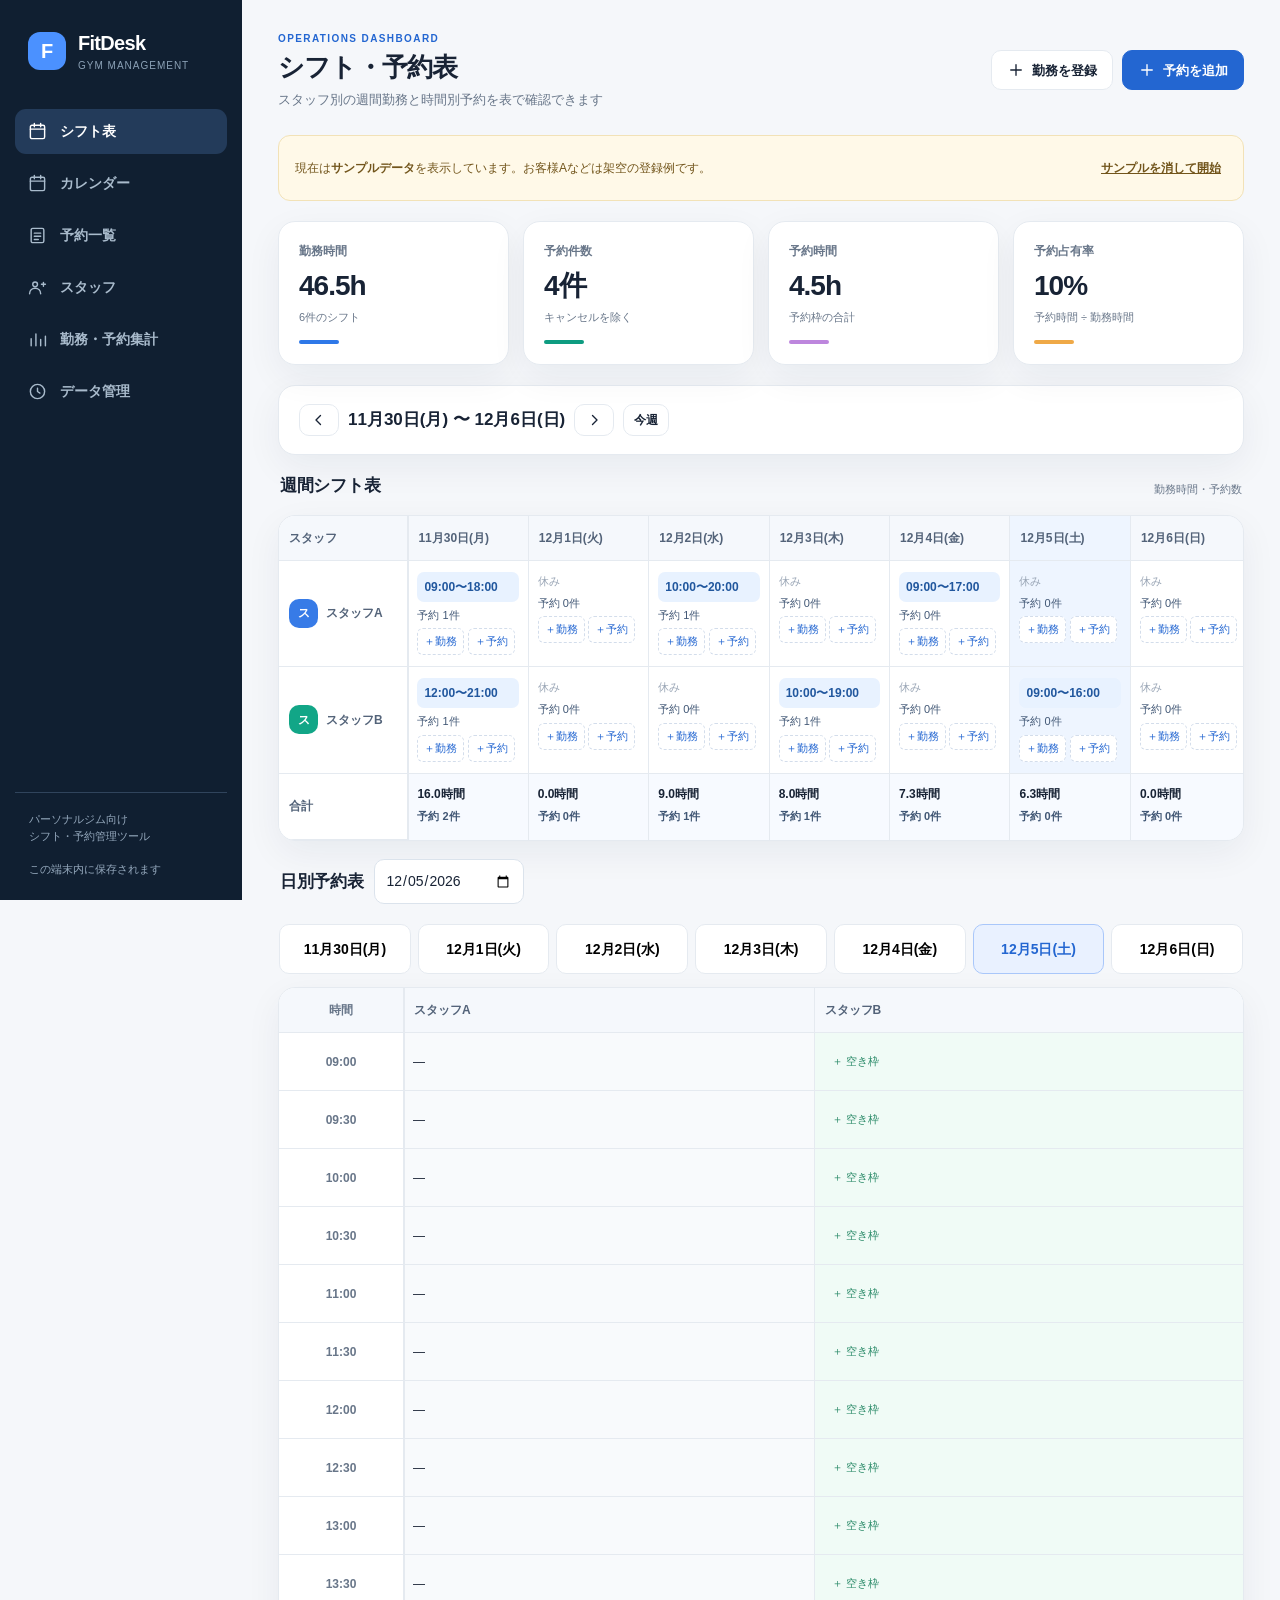
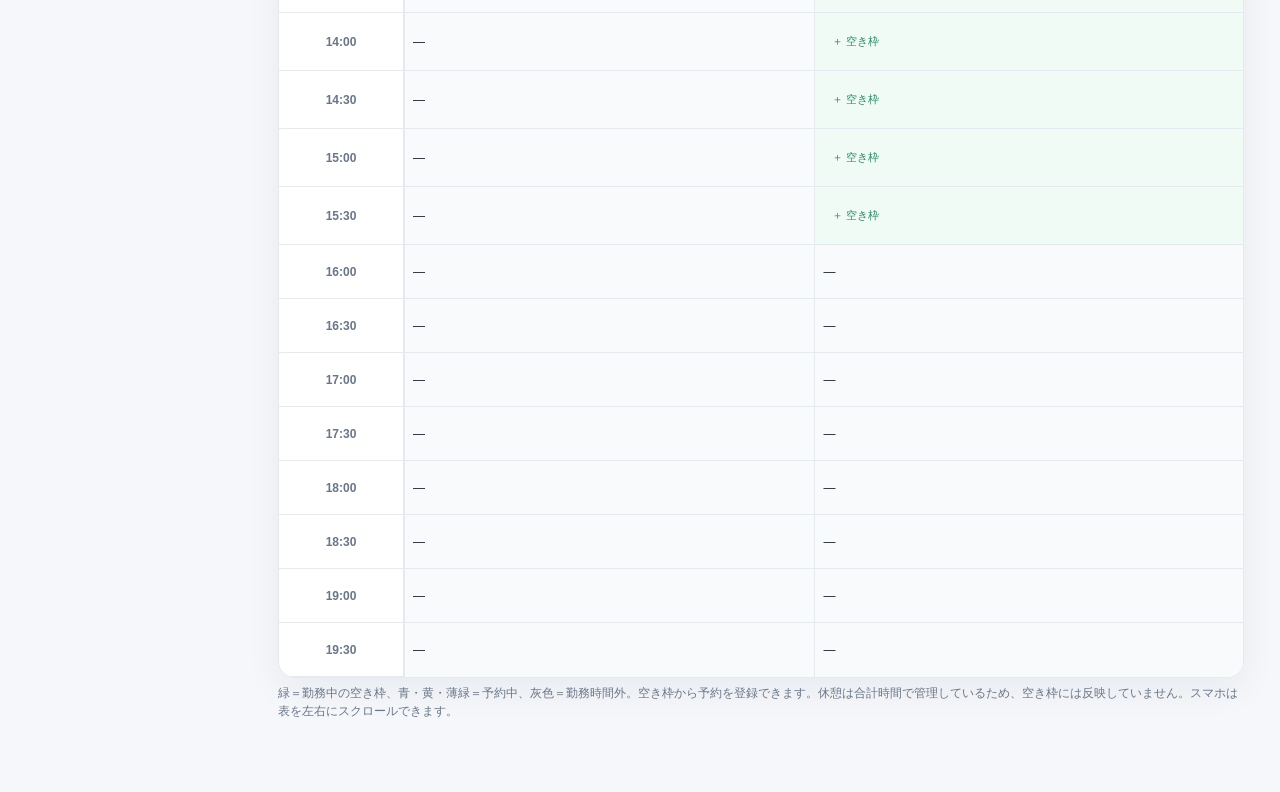
==== index.html @ 6ea29734 "Add table-first weekly shift and daily reservation timetable" ====
<!doctype html>
<html lang="ja">
<head>
  <meta charset="UTF-8" />
  <meta name="viewport" content="width=device-width, initial-scale=1, viewport-fit=cover" />
  <meta name="theme-color" content="#111d2c" />
  <meta name="description" content="パーソナルジムの勤務シフトと予約をまとめて管理するシンプルなアプリ" />
  <title>FitDesk | シフト・予約管理</title>
  <link rel="manifest" href="manifest.webmanifest" />
  <link rel="icon" type="image/svg+xml" href="icon.svg" />
  <style>
  :root{--ink:#182335;--sub:#687689;--line:#e5eaf0;--soft:#f5f7fa;--white:#fff;--accent:#2366d1;--accent-light:#e9f1ff;--green:#087b60;--green-light:#e3f5ee;--amber:#a86511;--amber-light:#fff4db;--red:#b43c4c;--red-light:#fff0f1;--shadow:0 12px 36px rgba(21,36,60,.06);--radius:17px;font-family:Inter,-apple-system,BlinkMacSystemFont,'Hiragino Kaku Gothic ProN','Yu Gothic',Meiryo,sans-serif;color-scheme:light}
  *{box-sizing:border-box}html{scroll-behavior:smooth}body{margin:0;background:var(--soft);color:var(--ink);font-size:14px;line-height:1.5}button,input,select,textarea{font:inherit}button{cursor:pointer}button:disabled{opacity:.5;cursor:not-allowed}button:focus-visible,input:focus-visible,select:focus-visible,textarea:focus-visible{outline:3px solid #9cc1ff;outline-offset:2px}button,input,select,textarea{min-height:40px}svg{display:block}h1,h2,h3,p{margin:0}a{color:var(--accent)}.app{display:flex;min-height:100vh}.sidebar{width:242px;flex-shrink:0;background:#101f31;color:#d8e3ef;display:flex;flex-direction:column;position:sticky;top:0;height:100vh;padding:28px 15px 20px}.brand{display:flex;align-items:center;gap:12px;padding:0 13px 36px}.brand-mark{width:38px;height:38px;background:#4b91ff;border-radius:12px;display:grid;place-items:center;color:white;font-size:20px;font-weight:900}.brand strong{color:#fff;font-size:20px;letter-spacing:-.7px}.brand small{display:block;color:#8ba1b6;font-size:10px;letter-spacing:1px}.nav{display:flex;flex-direction:column;gap:7px}.navbtn{border:0;background:transparent;color:#a9bbcc;display:flex;gap:13px;align-items:center;border-radius:11px;padding:12px 13px;text-align:left;font-weight:650}.navbtn svg{width:19px;height:19px}.navbtn.active{background:#233b5a;color:#fff}.navbtn:hover{background:#1b324d;color:white}.side-foot{margin-top:auto;padding:18px 14px 3px;border-top:1px solid #30445c;color:#95a9bd;font-size:11px}.main{min-width:0;flex:1;padding:31px 36px 60px;max-width:1680px;margin:auto;width:100%}.topbar{display:flex;justify-content:space-between;align-items:center;gap:16px;margin-bottom:25px}.eyebrow{color:var(--accent);font-weight:800;letter-spacing:1.4px;font-size:10px;margin-bottom:6px}.page-title{font-size:26px;letter-spacing:-.8px;line-height:1.2}.desc{color:var(--sub);font-size:13px;margin-top:7px}.actions{display:flex;gap:9px;align-items:center;flex-wrap:wrap}.btn{border:1px solid var(--line);background:white;color:var(--ink);border-radius:10px;padding:9px 15px;display:inline-flex;align-items:center;justify-content:center;gap:7px;font-size:13px;font-weight:750;white-space:nowrap}.btn:hover{background:#f4f7fb}.btn.primary{background:var(--accent);border-color:var(--accent);color:#fff}.btn.primary:hover{background:#154dad}.btn.soft{background:var(--accent-light);border-color:var(--accent-light);color:var(--accent)}.btn.danger{color:var(--red);border-color:#f1c4ca}.btn.small{min-height:32px;padding:5px 10px;font-size:12px}.iconbtn{width:36px;min-height:36px;padding:0;font-size:20px}.panel{background:#fff;border:1px solid var(--line);border-radius:var(--radius);box-shadow:var(--shadow)}.demo-banner{padding:12px 16px;background:#fff9e8;border:1px solid #f2e2b7;border-radius:12px;color:#72551b;display:flex;justify-content:space-between;align-items:center;gap:10px;margin-bottom:20px;font-size:12px}.demo-banner button{border:0;background:transparent;text-decoration:underline;color:inherit;font-weight:750;cursor:pointer}.stats{display:grid;grid-template-columns:repeat(4,minmax(0,1fr));gap:14px;margin-bottom:20px}.stat{padding:20px;min-width:0}.stat .label{color:var(--sub);font-size:12px;font-weight:650}.stat .num{font-size:28px;font-weight:820;letter-spacing:-1px;margin:5px 0 2px;font-variant-numeric:tabular-nums}.stat .meta{font-size:11px;color:var(--sub)}.stat .line{height:4px;width:40px;border-radius:4px;background:var(--accent);margin-top:15px}.board-toolbar{padding:18px 20px;display:flex;gap:15px;justify-content:space-between;align-items:center;flex-wrap:wrap;margin-bottom:14px}.toolbar-left,.toolbar-right{display:flex;align-items:center;gap:9px;flex-wrap:wrap}.weektitle{font-size:17px;font-weight:800;min-width:168px;text-align:center}.switch{display:flex;border:1px solid var(--line);border-radius:10px;padding:3px;background:#f6f8fb;gap:2px}.switch button{min-height:32px;padding:3px 13px;border:0;border-radius:8px;background:transparent;color:var(--sub);font-weight:750}.switch button.selected{background:#fff;color:var(--accent);box-shadow:0 1px 4px #dce3ee}.schedule-scroll{overflow:auto;border-radius:var(--radius)}.schedule{min-width:940px;background:white}.dayheads{display:grid;grid-template-columns:145px repeat(7,minmax(116px,1fr));position:sticky;top:0;z-index:2;background:#fbfcfe;border-bottom:1px solid var(--line)}.colhead{border-right:1px solid var(--line);padding:14px 10px;text-align:center;font-size:12px;color:var(--sub)}.colhead.today{background:var(--accent-light)}.colhead b{font-size:19px;color:var(--ink);margin-left:5px}.colhead.today b{color:var(--accent)}.staff-row{display:grid;grid-template-columns:145px repeat(7,minmax(116px,1fr));border-bottom:1px solid var(--line);min-height:140px}.staff-row:last-child{border-bottom:0}.staff-label{padding:18px 14px;display:flex;align-items:flex-start;gap:8px;border-right:1px solid var(--line)}.staff-label strong{font-size:12px;line-height:1.3;word-break:break-word}.avatar{display:grid;place-items:center;flex-shrink:0;width:29px;height:29px;border-radius:10px;color:#fff;font-weight:800;font-size:12px}.board-cell{border-right:1px solid var(--line);padding:9px 6px 8px;min-width:0;position:relative}.board-cell:last-child,.colhead:last-child{border-right:0}.board-cell.today{background:#f8fbff}.shift-pill{background:#e9f3ff;color:#275c9d;border-radius:7px;padding:6px 5px;font-size:10px;font-weight:800;display:flex;gap:3px;justify-content:center;margin-bottom:7px;line-height:1.3}.shift-pill button{border:0;background:transparent;color:#275c9d;padding:0 2px;min-height:0;font-size:11px}.shift-pill.off{background:#f4f6f8;color:#9da8b6}.book-chip{display:block;border:0;border-left:3px solid var(--accent);border-radius:5px;padding:6px 5px;text-align:left;background:#edf4ff;color:#234469;width:100%;margin:5px 0;font-size:10px;line-height:1.35;overflow:hidden}.book-chip b{display:block;font-size:10px}.book-chip.tentative{background:var(--amber-light);border-color:#dba331;color:#77501b}.book-chip.done{background:var(--green-light);border-color:#31a784;color:#125e4a}.book-chip.cancel{background:#f2f2f2;border-color:#bbb;color:#888;text-decoration:line-through}.book-chip:hover{filter:brightness(.96)}.quickadd{border:1px dashed #dae2ec;background:transparent;color:#8a9bad;width:100%;padding:3px;border-radius:7px;font-size:17px;min-height:26px;margin-top:5px}.quickadd:hover{border-color:#7faeeb;color:var(--accent);background:var(--accent-light)}.legend{display:flex;flex-wrap:wrap;gap:16px;color:var(--sub);font-size:11px;padding:14px 18px}.dot{display:inline-block;vertical-align:middle;width:9px;height:9px;border-radius:3px;margin-right:6px}.subheading{font-size:17px;font-weight:800;letter-spacing:-.3px}.section-head{display:flex;justify-content:space-between;align-items:center;gap:10px;margin-bottom:16px}.content-panel{padding:20px}.filters{display:flex;gap:10px;flex-wrap:wrap;margin:14px 0 18px}.control{border:1px solid #dbe3ec;border-radius:10px;padding:10px 11px;background:white;color:var(--ink);width:100%;min-width:0}.filters .control{width:auto}.filters input{flex:1;min-width:180px}.table-scroll{overflow:auto}.data-table{border-collapse:collapse;width:100%;min-width:680px;text-align:left}.data-table th{background:#f8fafc;color:var(--sub);font-size:11px;font-weight:760;padding:12px 14px}.data-table td{padding:13px 14px;border-top:1px solid var(--line);font-size:12px}.data-table tr:hover td{background:#fcfdff}.name-cell{font-weight:800}.status{display:inline-block;border-radius:20px;padding:4px 9px;font-size:10px;font-weight:800;background:var(--accent-light);color:var(--accent)}.status.tentative{background:var(--amber-light);color:var(--amber)}.status.done{background:var(--green-light);color:var(--green)}.status.cancel{background:#eee;color:#777}.staff-grid{display:grid;grid-template-columns:repeat(3,minmax(0,1fr));gap:15px}.staff-card{padding:20px;display:flex;flex-direction:column;gap:13px}.staff-profile{display:flex;align-items:center;gap:12px}.staff-profile .avatar{width:44px;height:44px;font-size:16px}.staff-profile h3{font-size:15px}.staff-profile p{font-size:11px;color:var(--sub)}.staff-card .foot{display:flex;justify-content:space-between;gap:10px;border-top:1px solid var(--line);padding-top:12px;font-size:12px;color:var(--sub)}.detail-grid{display:grid;grid-template-columns:1.1fr .9fr;gap:16px}.info-box{background:#f7f9fc;padding:15px;border-radius:12px;color:var(--sub);font-size:12px}.info-box strong{color:var(--ink)}.info-box p+ p{margin-top:8px}.empty{padding:43px 15px;text-align:center;color:var(--sub)}.empty b{display:block;font-size:17px;color:var(--ink);margin-bottom:6px}.empty p{margin-bottom:16px}.mobile-nav{display:none}.modal-backdrop{position:fixed;z-index:100;inset:0;background:rgba(15,29,49,.55);display:grid;place-items:center;padding:18px;overflow:auto}.modal{width:min(100%,540px);max-height:min(94dvh,840px);overflow:auto;background:#fff;border-radius:18px;box-shadow:0 24px 90px #0d203e50;padding:24px}.modal-head{display:flex;align-items:center;justify-content:space-between;gap:10px;margin-bottom:20px}.modal-head h2{font-size:20px}.close{background:#f1f4f8;border:0;border-radius:8px;font-size:21px;width:35px;min-height:35px}.formgrid{display:grid;grid-template-columns:repeat(2,1fr);gap:14px}.field{display:flex;flex-direction:column;gap:6px;min-width:0}.field.full{grid-column:1/-1}.field label{color:#4d5c6f;font-size:12px;font-weight:750}.field small{color:var(--sub);font-size:10px}.field textarea{resize:vertical;min-height:70px}.modal-actions{border-top:1px solid var(--line);padding-top:17px;margin-top:23px;display:flex;justify-content:space-between;gap:10px;align-items:center}.modal-actions .right{display:flex;gap:8px;margin-left:auto}.toast{position:fixed;z-index:300;bottom:25px;right:25px;max-width:min(calc(100vw - 30px),400px);padding:12px 18px;background:#16354b;color:white;border-radius:11px;box-shadow:0 12px 34px #1c304b40;font-size:13px;font-weight:700}.daycards{display:grid;grid-template-columns:repeat(auto-fit,minmax(245px,1fr));gap:14px;padding:15px}.daycard{border:1px solid var(--line);border-radius:13px;padding:17px}.daycard-top{display:flex;justify-content:space-between;align-items:center;margin-bottom:10px}.daycard h3{display:flex;align-items:center;gap:9px;font-size:14px}.daycard .shift-list{padding:9px 10px;background:#f5f8fc;border-radius:7px;color:#356290;font-weight:800;font-size:12px;margin:12px 0}.daybook{display:flex;align-items:center;justify-content:space-between;gap:8px;border-top:1px solid #eef1f4;padding:10px 0;font-size:12px}.daybook b{font-size:12px}.daybook small{color:var(--sub);font-size:10px}.data-actions{display:flex;gap:10px;flex-wrap:wrap;margin-top:16px}.summary-list{margin-top:14px}.summary-row{display:grid;grid-template-columns:100px 1fr 65px;align-items:center;gap:10px;margin:15px 0;font-size:12px}.bartrack{height:9px;border-radius:10px;background:#eaf0f6;overflow:hidden}.barfill{height:100%;border-radius:10px;background:var(--accent)}.hint{color:var(--sub);font-size:11px;margin-top:7px}.mini-icon{font-size:15px}.hidden{display:none!important}
  @media(max-width:1100px){.main{padding:26px 22px 70px}.stats{grid-template-columns:repeat(2,minmax(0,1fr))}.staff-grid{grid-template-columns:repeat(2,minmax(0,1fr))}}
  @media(max-width:720px){.app{display:block}.sidebar{display:none}.main{padding:22px 14px 95px;display:block}.topbar{align-items:flex-start;flex-direction:column;gap:17px}.page-title{font-size:24px}.topbar .actions{width:100%}.topbar .actions .btn{flex:1}.stats{gap:9px}.stat{padding:14px}.stat .num{font-size:24px}.stat .meta{font-size:10px}.board-toolbar{padding:13px}.weektitle{font-size:15px;min-width:146px}.board-toolbar .toolbar-right{width:100%;justify-content:space-between}.staff-grid{grid-template-columns:1fr}.detail-grid{grid-template-columns:1fr}.mobile-nav{position:fixed;display:flex;z-index:60;bottom:0;left:0;right:0;background:white;border-top:1px solid var(--line);padding:7px 3px max(7px,env(safe-area-inset-bottom));justify-content:space-around;box-shadow:0 -2px 18px #0000000d}.mobile-nav button{border:0;background:transparent;display:flex;flex-direction:column;align-items:center;gap:3px;padding:4px 5px;min-height:42px;font-size:10px;font-weight:800;color:var(--sub)}.mobile-nav button.active{color:var(--accent)}.mobile-nav svg{width:20px;height:20px}.modal{padding:19px;max-height:94dvh}.filters .control{max-width:100%}.demo-banner{align-items:flex-start}.summary-row{grid-template-columns:75px 1fr 49px}}
  @media(max-width:390px){.formgrid{grid-template-columns:1fr}.field.full{grid-column:auto}.stats{grid-template-columns:repeat(2,1fr)}.stat .num{font-size:22px}}

/* Table-first schedule experience */
.table-section{margin-top:18px}.table-section .section-head{padding:0 2px}.table-note{color:var(--sub);font-size:12px;margin:6px 0 12px}.shift-table,.slot-table{width:100%;border-collapse:separate;border-spacing:0;text-align:left;font-size:12px}.shift-table{min-width:1040px}.slot-table{min-width:max(700px,100%)}.shift-table th,.slot-table th{background:#f5f8fc;color:#536379;font-weight:800;white-space:nowrap;padding:13px 10px;border-bottom:1px solid var(--line);border-right:1px solid var(--line)}.shift-table td,.slot-table td{padding:11px 9px;vertical-align:top;border-bottom:1px solid var(--line);border-right:1px solid var(--line)}.shift-table tr:last-child td,.slot-table tr:last-child td{border-bottom:0}.shift-table tr>:last-child,.slot-table tr>:last-child{border-right:0}.shift-table th:first-child,.shift-table td:first-child,.slot-table th:first-child,.slot-table td:first-child{position:sticky;left:0;z-index:2;background:#fff;min-width:125px;box-shadow:1px 0 0 var(--line)}.shift-table thead th:first-child,.slot-table thead th:first-child{z-index:3;background:#f5f8fc}.shift-table .is-today{background:#eef5ff}.shift-table .tbl-time{display:block;width:100%;padding:6px 7px;text-align:left;border-radius:7px;background:#e8f2ff;border:0;color:#21579e;font-weight:800;font-size:12px;min-height:30px;margin-bottom:5px}.shift-table .tbl-muted{color:#99a5b5;font-size:11px}.shift-table .tbl-count{display:block;color:#415775;font-size:11px;margin:5px 0}.shift-table .tbl-add{display:inline-flex;align-items:center;justify-content:center;border:1px dashed #d3ddeb;background:#fff;color:var(--accent);border-radius:6px;min-height:27px;padding:4px 6px;font-size:11px}.shift-table .tbl-add:hover{background:#edf5ff}.tbl-summary{font-weight:800;background:#f7faff}.tbl-person{display:flex;gap:8px;align-items:center;font-weight:800;white-space:nowrap}.day-selector{display:flex;gap:7px;overflow:auto;padding:4px 1px 13px}.day-selector button{border:1px solid var(--line);background:white;min-width:77px;border-radius:10px;padding:8px 9px;min-height:50px;font-weight:800;flex:1}.day-selector button.active{background:var(--accent-light);color:var(--accent);border-color:#a9c7fa}.table-wrap{overflow:auto;border-radius:var(--radius)}.slot-table td{height:54px;vertical-align:middle}.slot-table .time-col{font-variant-numeric:tabular-nums;width:94px;min-width:94px;font-weight:800;color:var(--sub);text-align:center}.slot-table .slot-open{background:#f0fbf6}.slot-table .slot-booked{background:#ebf3ff}.slot-table .slot-booked.tentative{background:#fff8e8}.slot-table .slot-booked.done{background:#e9f7ef}.slot-table .slot-closed{background:#f8fafc}.slot-booking,.slot-quick{display:block;border:0;text-align:left;width:100%;border-radius:7px;min-height:35px;padding:5px 8px;font-size:11px;line-height:1.5}.slot-booking{font-weight:800;color:#2458a0;background:transparent}.slot-booking small{display:block;font-weight:600}.slot-continued{color:#7891ae;font-size:10px}.slot-quick{color:#2b8b69;background:transparent}.slot-quick:hover{background:#ddf5e9}.date-heading{display:flex;align-items:center;gap:10px;flex-wrap:wrap}.date-heading input{width:150px;min-height:35px}@media(max-width:720px){.table-section{margin-top:17px}.day-selector button{flex:0 0 82px}.shift-table th,.shift-table td{padding:10px 7px}.table-note{line-height:1.6}.mobile-nav{overflow-x:auto;justify-content:space-between}.mobile-nav button{flex:1 0 54px;font-size:9px;padding:4px 1px}}

  </style>
</head>
<body>
<div class="app">
  <aside class="sidebar"><div class="brand"><div class="brand-mark">F</div><div><strong>FitDesk</strong><small>GYM MANAGEMENT</small></div></div><nav class="nav" id="desktopNav"></nav><div class="side-foot">パーソナルジム向け<br>シフト・予約管理ツール<br><br>この端末内に保存されます</div></aside>
  <main class="main"><header class="topbar"><div><div class="eyebrow">OPERATIONS DASHBOARD</div><h1 id="pageTitle" class="page-title">シフト・予約カレンダー</h1><p class="desc" id="pageDesc">勤務と予約をひとつの画面で確認できます</p></div><div class="actions" id="topActions"></div></header><div id="demoBanner"></div><div id="content"></div></main>
</div>
<nav class="mobile-nav" id="mobileNav"></nav><div id="modalRoot"></div><div id="toastRoot"></div>
<script>
(()=>{'use strict';
const $=(s,root=document)=>root.querySelector(s), $$=(s,root=document)=>Array.from(root.querySelectorAll(s));
const ICONS={calendar:'<rect x="3" y="4" width="18" height="17" rx="2"/><path d="M8 2v4M16 2v4M3 9h18"/>',booking:'<rect x="4" y="3" width="16" height="18" rx="2"/><path d="M8 9h8M8 13h8M8 17h5"/>',staff:'<circle cx="9" cy="8" r="3"/><path d="M2 20c0-4 3-7 7-7s7 3 7 7M17 8h5M19.5 5.5v5"/>',report:'<path d="M4 20V11M10 20V5M16 20v-8M22 20V8"/>',data:'<circle cx="12" cy="12" r="9"/><path d="M12 8v4l3 2"/>',plus:'<path d="M12 5v14M5 12h14"/>',download:'<path d="M12 3v12m-5-5 5 5 5-5M4 17v4h16v-4"/>',left:'<path d="m14 6-6 6 6 6"/>',right:'<path d="m10 6 6 6-6 6"/>',trash:'<path d="M4 7h16M10 3h4M6 7l1 14h10l1-14M10 11v6M14 11v6"/>',edit:'<path d="m14 5 5 5M4 20l4-.8L20 7a2.1 2.1 0 0 0-3-3L5 16z"/>',clock:'<circle cx="12" cy="12" r="9"/><path d="M12 7v5l3 2"/>'};
const icon=(name)=>`<svg aria-hidden="true" width="18" height="18" viewBox="0 0 24 24" fill="none" stroke="currentColor" stroke-width="1.8" stroke-linecap="round" stroke-linejoin="round">${ICONS[name]||ICONS.calendar}</svg>`;
const esc=s=>String(s??'').replace(/[&<>"']/g,c=>({'&':'&amp;','<':'&lt;','>':'&gt;','"':'&quot;',"'":'&#39;'}[c]));
const z=n=>String(n).padStart(2,'0'), dayKey=d=>`${d.getFullYear()}-${z(d.getMonth()+1)}-${z(d.getDate())}`;
const fromKey=s=>{const a=String(s).split('-').map(Number);return new Date(a[0],a[1]-1,a[2])};
const addDays=(s,n)=>{let d=fromKey(s);d.setDate(d.getDate()+n);return dayKey(d)};
const monday=s=>{const d=fromKey(s);d.setDate(d.getDate()-((d.getDay()+6)%7));return dayKey(d)};
const mins=t=>{const a=String(t||'0:0').split(':');return Number(a[0])*60+Number(a[1])};
const duration=(a,b)=>Math.max(0,mins(b)-mins(a));
const timeFromMinutes=m=>`${z(Math.floor(m/60))}:${z(m%60)}`;
const overlaps=(a,b,c,d)=>a<d&&c<b;
const niceDate=s=>{const d=fromKey(s);return `${d.getMonth()+1}月${d.getDate()}日(${['日','月','火','水','木','金','土'][d.getDay()]})`};
const uid=()=>typeof crypto!=='undefined'&&crypto.randomUUID?crypto.randomUUID():'id_'+Date.now().toString(36)+'_'+Math.random().toString(36).slice(2);
const colors=['#377be7','#12a687','#995dd7','#ed8a38','#ce617f','#437d88','#6e80c7'];
const today=dayKey(new Date());
function sample(){const mon=monday(today), wed=addDays(mon,2), thu=addDays(mon,3), fri=addDays(mon,4), sat=addDays(mon,5);return {version:1,demo:true,staff:[{id:'s1',name:'スタッフA',role:'トレーナー',color:colors[0]},{id:'s2',name:'スタッフB',role:'トレーナー',color:colors[1]}],shifts:[{id:'sh1',staffId:'s1',date:mon,start:'09:00',end:'18:00',breakMin:60},{id:'sh2',staffId:'s1',date:wed,start:'10:00',end:'20:00',breakMin:60},{id:'sh3',staffId:'s1',date:fri,start:'09:00',end:'17:00',breakMin:45},{id:'sh4',staffId:'s2',date:mon,start:'12:00',end:'21:00',breakMin:60},{id:'sh5',staffId:'s2',date:thu,start:'10:00',end:'19:00',breakMin:60},{id:'sh6',staffId:'s2',date:sat,start:'09:00',end:'16:00',breakMin:45}],bookings:[{id:'b1',staffId:'s1',date:mon,start:'10:00',duration:60,client:'お客様A',menu:'パーソナル60分',status:'確定',notes:''},{id:'b2',staffId:'s2',date:mon,start:'14:30',duration:60,client:'お客様B',menu:'パーソナル60分',status:'仮予約',notes:''},{id:'b3',staffId:'s1',date:wed,start:'15:00',duration:90,client:'お客様C',menu:'パーソナル90分',status:'確定',notes:''},{id:'b4',staffId:'s2',date:thu,start:'11:00',duration:60,client:'お客様D',menu:'体験セッション',status:'完了',notes:''}]};}
const KEY='fitdesk_local_v1';
function load(){try{let raw=localStorage.getItem(KEY);if(raw){let obj=JSON.parse(raw);if(validData(obj))return obj}}catch(e){console.warn('load failed',e)}return sample()}
let db=load(),page='table',mode=window.innerWidth<=720?'day':'week',cursor=today,filterBooking='',filterStatus='',filterStaff='',filterFrom='',filterTo='',toastTimer=null;
function validData(o){return o&&Array.isArray(o.staff)&&Array.isArray(o.shifts)&&Array.isArray(o.bookings)&&o.staff.every(s=>s&&typeof s.id==='string'&&typeof s.name==='string')&&o.shifts.every(s=>s&&typeof s.date==='string'&&typeof s.staffId==='string')&&o.bookings.every(b=>b&&typeof b.date==='string'&&typeof b.staffId==='string'&&typeof b.client==='string')}
function save(){try{localStorage.setItem(KEY,JSON.stringify(db))}catch(e){alert('保存できませんでした。端末の空き容量やブラウザ設定を確認してください。')}render()}
const byStaff=id=>db.staff.find(x=>x.id===id);
const myShifts=(id,date)=>db.shifts.filter(s=>s.staffId===id&&s.date===date).sort((a,b)=>a.start.localeCompare(b.start));
const myBookings=(id,date)=>db.bookings.filter(b=>b.staffId===id&&b.date===date).sort((a,b)=>a.start.localeCompare(b.start));
const active=b=>b.status!=='キャンセル';
const worked=s=>Math.max(0,duration(s.start,s.end)-(Number(s.breakMin)||0));
const workingHours=list=>(list.reduce((n,s)=>n+worked(s),0)/60).toFixed(1);
const fmtM=m=>`${(m/60).toFixed(1)}h`;
const weekDays=()=>Array.from({length:7},(_,i)=>addDays(monday(cursor),i));
const periodShift=()=>db.shifts.filter(s=>weekDays().includes(s.date));
const periodBooking=()=>db.bookings.filter(b=>weekDays().includes(b.date));
const statClass=s=>({'仮予約':'tentative','完了':'done','キャンセル':'cancel'}[s]||'');
function toast(msg){let root=$('#toastRoot');root.innerHTML=`<div class="toast">${esc(msg)}</div>`;clearTimeout(toastTimer);toastTimer=setTimeout(()=>root.innerHTML='',3000)}
const navs=[['table','シフト表','calendar'],['calendar','カレンダー','calendar'],['bookings','予約一覧','booking'],['staff','スタッフ','staff'],['reports','勤務・予約集計','report'],['settings','データ管理','data']];
function changePage(p){page=p;window.scrollTo({top:0,behavior:'smooth'});render()}
function render(){
 const titles={table:['シフト・予約表','スタッフ別の週間勤務と時間別予約を表で確認できます'],calendar:['シフト・予約カレンダー','勤務と予約をひとつの画面で確認できます'],bookings:['予約一覧','予約内容の確認・変更・キャンセル'],staff:['スタッフ管理','スタッフの追加・編集と担当状況'],reports:['勤務・予約集計','選択中の週の稼働状況をまとめます'],settings:['データ管理','バックアップや初期化を行います']};
 $('#pageTitle').textContent=titles[page][0];$('#pageDesc').textContent=titles[page][1];
 const navHtml=(mobile=false)=>navs.map(([id,label,ico])=>`<button type="button" data-nav="${id}" class="${mobile?'':'navbtn '}${page===id?'active':''}" ${page===id?'aria-current="page"':''}>${icon(ico)}<span>${mobile?(id==='reports'?'集計':id==='settings'?'設定':label):label}</span></button>`).join('');
 $('#desktopNav').innerHTML=navHtml();$('#mobileNav').innerHTML=navHtml(true);
 $('#topActions').innerHTML=page==='staff'?`<button class="btn primary" data-open="staff">${icon('plus')}スタッフを追加</button>`:page==='settings'?`<button class="btn" data-export="json">${icon('download')}バックアップを保存</button>`:`<button class="btn" data-open="shift">${icon('plus')}勤務を登録</button><button class="btn primary" data-open="booking">${icon('plus')}予約を追加</button>`;
 $('#demoBanner').innerHTML=db.demo?`<div class="demo-banner"><span>現在は<strong>サンプルデータ</strong>を表示しています。お客様Aなどは架空の登録例です。</span><button data-clear-demo>サンプルを消して開始</button></div>`:'';
 $('#content').innerHTML=({table:renderTables,calendar:renderCalendar,bookings:renderBookings,staff:renderStaff,reports:renderReports,settings:renderSettings}[page])();
}
function statCards(){const shifts=periodShift(),bookings=periodBooking().filter(active),bookMin=bookings.reduce((v,b)=>v+Number(b.duration),0),shiftMin=shifts.reduce((v,s)=>v+worked(s),0);const stats=[['勤務時間',fmtM(shiftMin),`${shifts.length}件のシフト`],['予約件数',bookings.length+'件','キャンセルを除く'],['予約時間',fmtM(bookMin),'予約枠の合計'],['予約占有率',shiftMin?Math.round(bookMin/shiftMin*100)+'%':'—','予約時間 ÷ 勤務時間']];return `<div class="stats">${stats.map((s,i)=>`<div class="panel stat"><div class="label">${s[0]}</div><div class="num">${s[1]}</div><div class="meta">${s[2]}</div><div class="line" style="background:${['#2e78e8','#0e9c81','#bd86dd','#efa947'][i]}"></div></div>`).join('')}</div>`}
function periodBar(){const days=weekDays();return `<div class="panel board-toolbar"><div class="toolbar-left"><button class="btn small" data-move="-7" aria-label="前の週">${icon('left')}</button><div class="weektitle">${niceDate(days[0])} 〜 ${niceDate(days[6])}</div><button class="btn small" data-move="7" aria-label="次の週">${icon('right')}</button><button class="btn small" data-today>今週</button></div><div class="toolbar-right"><div class="switch"><button data-mode="week" class="${mode==='week'?'selected':''}">週表示</button><button data-mode="day" class="${mode==='day'?'selected':''}">日表示</button></div>${mode==='day'?`<input aria-label="表示日" type="date" class="control" style="width:153px;min-height:37px" id="currentDay" value="${cursor}">`:''}</div></div>`}

function renderTables(){
 const days=weekDays(),shifts=periodShift(),bookings=periodBooking().filter(active);
 const cols=days.map(d=>`<th scope="col" class="${d===today?'is-today':''}">${esc(niceDate(d))}</th>`).join('');
 const staffRows=db.staff.map(s=>{
   const cells=days.map(d=>{
     const ss=myShifts(s.id,d),bb=myBookings(s.id,d).filter(active);
     return `<td class="${d===today?'is-today':''}">${ss.length?ss.map(sh=>`<button class="tbl-time" type="button" data-edit-shift="${esc(sh.id)}" title="勤務を編集">${esc(sh.start)}〜${esc(sh.end)}</button>`).join(''):'<span class="tbl-muted">休み</span>'}
      <span class="tbl-count">予約 ${bb.length}件</span>
      <button class="tbl-add" type="button" data-open="shift" data-staff="${esc(s.id)}" data-date="${d}">＋勤務</button>
      <button class="tbl-add" type="button" data-add-booking="${esc(s.id)}" data-date="${d}">＋予約</button></td>`
   }).join('');
   return `<tr><th scope="row"><span class="tbl-person"><span class="avatar" style="background:${safeColor(s.color)}">${esc(s.name.charAt(0))}</span>${esc(s.name)}</span></th>${cells}<td class="tbl-summary">${workingHours(shifts.filter(sh=>sh.staffId===s.id))}時間<br><span class="tbl-count">予約 ${bookings.filter(b=>b.staffId===s.id).length}件</span></td></tr>`
 }).join('');
 const total=days.map(d=>`<td>${workingHours(shifts.filter(s=>s.date===d))}時間<br><span class="tbl-count">予約 ${bookings.filter(b=>b.date===d).length}件</span></td>`).join('');
 const weekly=`<section class="table-section"><div class="section-head"><h2 class="subheading">週間シフト表</h2><span class="hint">勤務時間・予約数</span></div>
 <div class="panel table-wrap"><table class="shift-table"><thead><tr><th scope="col">スタッフ</th>${cols}<th scope="col">週合計</th></tr></thead><tbody>${staffRows}<tr class="tbl-summary"><th scope="row">合計</th>${total}<td>${workingHours(shifts)}時間<br><span class="tbl-count">予約 ${bookings.length}件</span></td></tr></tbody></table></div></section>`;
 const day=cursor,dayShifts=db.shifts.filter(s=>s.date===day),dayBookings=db.bookings.filter(b=>b.date===day&&active(b));
 const datePills=days.map(d=>`<button type="button" data-pick-day="${d}" class="${d===day?'active':''}">${esc(niceDate(d))}</button>`).join('');
 const starts=[540,...dayShifts.map(s=>mins(s.start)),...dayBookings.map(b=>mins(b.start))];
 const ends=[1200,...dayShifts.map(s=>mins(s.end)),...dayBookings.map(b=>mins(b.start)+Number(b.duration))];
 const first=Math.max(0,Math.floor(Math.min(...starts)/30)*30),last=Math.min(1440,Math.ceil(Math.max(...ends)/30)*30);
 const timeRows=Array.from({length:(last-first)/30},(_,i)=>{
   const t=first+i*30;
   return `<tr><th scope="row" class="time-col">${timeFromMinutes(t)}</th>${db.staff.map(s=>{
     const booking=dayBookings.find(b=>b.staffId===s.id&&mins(b.start)<=t&&t<mins(b.start)+Number(b.duration));
     const hasShift=dayShifts.some(sh=>sh.staffId===s.id&&mins(sh.start)<=t&&t+30<=mins(sh.end));
     if(booking){const beginning=t===Math.floor(mins(booking.start)/30)*30;
       return `<td class="slot-booked ${statClass(booking.status)}">${beginning?`<button type="button" class="slot-booking" data-edit-booking="${esc(booking.id)}">${esc(booking.start)} ${esc(booking.client)}<small>${esc(booking.menu||'予約')} · ${esc(booking.status)}</small></button>`:`<span class="slot-continued">予約中</span>`}</td>`;
     }
     return hasShift?`<td class="slot-open"><button type="button" class="slot-quick" data-add-booking="${esc(s.id)}" data-date="${day}" data-start="${timeFromMinutes(t)}">＋ 空き枠</button></td>`:'<td class="slot-closed"><span class="tbl-muted">—</span></td>';
   }).join('')}</tr>`
 }).join('');
 const timeline=`<section class="table-section"><div class="section-head"><div class="date-heading"><h2 class="subheading">日別予約表</h2><input id="tableDay" class="control" aria-label="予約表の日付" type="date" value="${day}"></div></div><div class="day-selector">${datePills}</div>
 <div class="panel table-wrap"><table class="slot-table"><thead><tr><th scope="col" class="time-col">時間</th>${db.staff.map(s=>`<th scope="col">${esc(s.name)}</th>`).join('')}</tr></thead><tbody>${timeRows}</tbody></table></div>
 <p class="table-note">緑＝勤務中の空き枠、青・黄・薄緑＝予約中、灰色＝勤務時間外。空き枠から予約を登録できます。休憩は合計時間で管理しているため、空き枠には反映していません。スマホは表を左右にスクロールできます。</p></section>`;
 return statCards()+`<div class="panel board-toolbar"><div class="toolbar-left"><button type="button" class="btn small" data-move="-7">${icon('left')}</button><strong class="weektitle">${esc(niceDate(days[0]))} 〜 ${esc(niceDate(days[6]))}</strong><button type="button" class="btn small" data-move="7">${icon('right')}</button><button type="button" class="btn small" data-today>今週</button></div></div>`+(db.staff.length?weekly+timeline:empty('スタッフを追加してください','スタッフ登録後、勤務表と予約表を表示できます。','staff'));
}

function renderCalendar(){let days=weekDays();return statCards()+periodBar()+(db.staff.length===0?empty('スタッフがいません','まずスタッフを追加してください。','staff'):mode==='week'?`<div class="panel schedule-scroll"><div class="schedule"><div class="dayheads"><div class="colhead" style="text-align:left">スタッフ / 日付</div>${days.map(d=>`<div class="colhead ${d===today?'today':''}">${['日','月','火','水','木','金','土'][fromKey(d).getDay()]}<b>${fromKey(d).getDate()}</b></div>`).join('')}</div>${db.staff.map(s=>`<div class="staff-row"><div class="staff-label"><span class="avatar" style="background:${safeColor(s.color)}">${esc(s.name.charAt(0))}</span><strong>${esc(s.name)}</strong></div>${days.map(d=>`<div class="board-cell ${d===today?'today':''}">${myShifts(s.id,d).length?myShifts(s.id,d).map(sh=>`<div class="shift-pill"><button data-edit-shift="${sh.id}" title="勤務を編集">${esc(sh.start)}–${esc(sh.end)}</button></div>`).join(''):'<div class="shift-pill off">お休み</div>'}${myBookings(s.id,d).map(bookChip).join('')}<button class="quickadd" aria-label="${esc(s.name)} ${d} に予約を追加" title="予約を追加" data-add-booking="${s.id}" data-date="${d}">＋</button></div>`).join('')}</div>`).join('')}</div><div class="legend"><span><span class="dot" style="background:#7aa5de"></span>勤務時間</span><span><span class="dot" style="background:#558ae3"></span>確定</span><span><span class="dot" style="background:#dba331"></span>仮予約</span><span><span class="dot" style="background:#31a784"></span>完了</span><span>横スクロールして全曜日を表示できます</span></div></div>`:renderDay());}
function bookChip(b){return `<button class="book-chip ${statClass(b.status)}" data-edit-booking="${b.id}" title="予約の詳細・編集"><b>${esc(b.start)} ${esc(b.client)}</b>${esc(b.menu||'セッション')}</button>`}
function renderDay(){const d=cursor;return `<div class="panel"><div class="board-toolbar" style="margin-bottom:0;border-bottom:1px solid var(--line)"><div class="toolbar-left"><button class="btn small" data-move="-1">${icon('left')}</button><strong>${niceDate(d)}</strong><button class="btn small" data-move="1">${icon('right')}</button></div><button class="btn small" data-open="shift" data-date="${d}">${icon('plus')}勤務を追加</button></div><div class="daycards">${db.staff.map(s=>`<div class="daycard"><div class="daycard-top"><h3><span class="avatar" style="background:${safeColor(s.color)}">${esc(s.name[0])}</span>${esc(s.name)}</h3><button class="btn small" data-open="booking" data-staff="${s.id}" data-date="${d}">予約＋</button></div><div class="shift-list">${myShifts(s.id,d).length?myShifts(s.id,d).map(sh=>`<button class="btn small" style="margin:2px" data-edit-shift="${sh.id}">${icon('clock')}${esc(sh.start)}〜${esc(sh.end)}（休憩${sh.breakMin}分）</button>`).join(''):'勤務登録なし'}</div>${myBookings(s.id,d).length?myBookings(s.id,d).map(b=>`<button style="width:100%;background:transparent;border:0;text-align:left" class="daybook" data-edit-booking="${b.id}"><span><b>${esc(b.start)}〜${esc(timeFromMinutes(mins(b.start)+Number(b.duration)))}</b><br><small>${esc(b.client)} ・ ${esc(b.menu)}</small></span><span class="status ${statClass(b.status)}">${esc(b.status)}</span></button>`).join(''):'<p class="hint">予約はありません</p>'}</div>`).join('')}</div></div>`}
function empty(title,desc,kind){return `<div class="panel empty"><b>${title}</b><p>${desc}</p><button class="btn primary" data-open="${kind}">${icon('plus')}新規追加</button></div>`}
function renderBookings(){let bs=db.bookings.filter(b=>(!filterBooking||[b.client,b.menu,b.notes,byStaff(b.staffId)?.name].join(' ').toLowerCase().includes(filterBooking.toLowerCase()))&&(!filterStatus||b.status===filterStatus)&&(!filterStaff||b.staffId===filterStaff)&&(!filterFrom||b.date>=filterFrom)&&(!filterTo||b.date<=filterTo)).sort((a,b)=>b.date.localeCompare(a.date)||a.start.localeCompare(b.start));return `<div class="panel content-panel"><div class="section-head"><h2 class="subheading">予約一覧 <span style="font-size:12px;color:var(--sub)">（${bs.length}件）</span></h2><button class="btn small" data-export="bookings">${icon('download')}CSV</button></div><div class="filters"><input class="control" id="bookingSearch" placeholder="お客様・メニューで検索" value="${esc(filterBooking)}"><select class="control" id="statusFilter"><option value="">すべての状態</option>${['確定','仮予約','完了','キャンセル'].map(x=>`<option ${x===filterStatus?'selected':''}>${x}</option>`).join('')}</select><select class="control" id="staffFilter"><option value="">全スタッフ</option>${db.staff.map(s=>`<option value="${esc(s.id)}" ${s.id===filterStaff?'selected':''}>${esc(s.name)}</option>`).join('')}</select><input class="control" id="fromFilter" type="date" aria-label="開始日" value="${esc(filterFrom)}"><input class="control" id="toFilter" type="date" aria-label="終了日" value="${esc(filterTo)}"></div>${bs.length?`<div class="table-scroll"><table class="data-table"><thead><tr><th>日付・時間</th><th>お客様</th><th>担当</th><th>メニュー</th><th>状態</th><th>操作</th></tr></thead><tbody>${bs.map(b=>`<tr><td><b>${niceDate(b.date)}</b><br>${esc(b.start)}〜${esc(timeFromMinutes(mins(b.start)+Number(b.duration)))}</td><td class="name-cell">${esc(b.client)}</td><td>${esc(byStaff(b.staffId)?.name||'退職済み')}</td><td>${esc(b.menu)}</td><td><span class="status ${statClass(b.status)}">${esc(b.status)}</span></td><td><button class="btn small" data-edit-booking="${b.id}">${icon('edit')}編集</button></td></tr>`).join('')}</tbody></table></div>`:'<div class="empty"><b>条件に合う予約がありません</b><p>検索条件を変えるか、新しい予約を追加してください。</p></div>'}</div>`}
function renderStaff(){return db.staff.length?`<div class="section-head"><h2 class="subheading">登録スタッフ ${db.staff.length}名</h2></div><div class="staff-grid">${db.staff.map(s=>{let shifts=periodShift().filter(x=>x.staffId===s.id),bks=periodBooking().filter(x=>x.staffId===s.id&&active(x));return `<div class="panel staff-card"><div class="staff-profile"><span class="avatar" style="background:${safeColor(s.color)}">${esc(s.name[0])}</span><div><h3>${esc(s.name)}</h3><p>${esc(s.role||'スタッフ')}</p></div></div><div class="foot"><span>今週の勤務 <b style="color:var(--ink)">${workingHours(shifts)}時間</b></span><span>予約 <b style="color:var(--ink)">${bks.length}件</b></span></div><button class="btn small" data-edit-staff="${s.id}">スタッフ情報を編集</button></div>`}).join('')}</div>`:empty('スタッフを追加しましょう','トレーナーやスタッフの名前を登録できます。','staff')}
function renderReports(){const shifts=periodShift(),bks=periodBooking().filter(active);let totals=db.staff.map(s=>{let a=shifts.filter(x=>x.staffId===s.id),bb=bks.filter(x=>x.staffId===s.id),m=a.reduce((v,x)=>v+worked(x),0),bm=bb.reduce((v,x)=>v+Number(x.duration),0);return {s,m,bm,n:bb.length}});const max=Math.max(...totals.map(x=>x.m),1);return `${periodBar()}${statCards()}<div class="detail-grid"><div class="panel content-panel"><h2 class="subheading">スタッフ別の勤務時間</h2><p class="hint">休憩時間を差し引いた実勤務時間</p><div class="summary-list">${totals.map(x=>`<div class="summary-row"><b>${esc(x.s.name)}</b><div class="bartrack"><div class="barfill" style="width:${x.m/max*100}%;background:${safeColor(x.s.color)}"></div></div><strong style="text-align:right">${fmtM(x.m)}</strong></div>`).join('')||'<p class="hint">スタッフが登録されていません</p>'}</div><button class="btn small" data-export="shifts">${icon('download')}シフトCSVを出力</button></div><div class="panel content-panel"><h2 class="subheading">予約内訳</h2><p class="hint">担当者ごとの予約数と予約時間</p><div class="table-scroll"><table class="data-table" style="min-width:340px"><thead><tr><th>スタッフ</th><th>予約数</th><th>予約時間</th><th>占有率</th></tr></thead><tbody>${totals.map(x=>`<tr><td>${esc(x.s.name)}</td><td>${x.n}</td><td>${fmtM(x.bm)}</td><td>${x.m?Math.round(x.bm/x.m*100)+'%':'—'}</td></tr>`).join('')}</tbody></table></div><p class="hint">※占有率 = 予約時間 / 実勤務時間。実際の稼働率とは異なる場合があります。</p></div></div>`}
function renderSettings(){return `<div class="detail-grid"><div class="panel content-panel"><div class="section-head"><h2 class="subheading">バックアップと出力</h2>${icon('download')}</div><p class="desc" style="margin-bottom:12px">このアプリの情報は現在のブラウザ内に保存されます。端末変更やブラウザデータ削除に備えて、定期的にバックアップしてください。</p><div class="data-actions"><button class="btn primary" data-export="json">${icon('download')}全データを保存（JSON）</button><button class="btn" data-import>バックアップを読み込む</button></div><hr style="border:0;border-top:1px solid var(--line);margin:23px 0"><h3>CSV出力</h3><div class="data-actions"><button class="btn" data-export="bookings">予約一覧CSV</button><button class="btn" data-export="shifts">勤務一覧CSV</button></div><input id="importFile" class="hidden" type="file" accept="application/json,.json"></div><div class="panel content-panel"><h2 class="subheading">データの状態</h2><div class="info-box" style="margin-top:14px"><p><strong>スタッフ：</strong> ${db.staff.length}名</p><p><strong>シフト：</strong> ${db.shifts.length}件</p><p><strong>予約：</strong> ${db.bookings.length}件</p><p><strong>保存先：</strong> このブラウザのローカルストレージ</p></div><p class="hint" style="margin:16px 0">ログイン・クラウド同期・複数人での共同編集は未対応です。個人情報を含む本番業務にはアクセス制御と安全な保存先が必要です。</p><button class="btn danger" data-reset>${icon('trash')}全データを初期化</button></div></div>`}
function safeColor(c){return /^#[0-9a-f]{6}$/i.test(c||'')?c:colors[0]}
function selectStaff(sel){return `<option value="">選択してください</option>${db.staff.map(s=>`<option value="${esc(s.id)}" ${s.id===sel?'selected':''}>${esc(s.name)}</option>`).join('')}`}
function field(label,name,control,full=false,help=''){return `<div class="field ${full?'full':''}"><label for="field_${name}">${label}</label>${control}${help?`<small>${help}</small>`:''}</div>`}
function input(name,type,value,attrs=''){return `<input class="control" id="field_${name}" name="${name}" type="${type}" value="${esc(value)}" ${attrs}>`}
function select(name,opts){return `<select class="control" id="field_${name}" name="${name}">${opts}</select>`}
function modal(title,body,type,id){$('#modalRoot').innerHTML=`<div class="modal-backdrop" id="modalBackdrop"><section role="dialog" aria-modal="true" aria-label="${esc(title)}" class="modal"><div class="modal-head"><h2>${esc(title)}</h2><button class="close" data-close aria-label="閉じる">×</button></div><form id="entryForm" data-type="${type}" data-id="${esc(id||'')}"><div class="formgrid">${body}</div><div class="modal-actions">${id?`<button class="btn danger small" type="button" data-delete="${type}" data-id="${esc(id)}">${icon('trash')}削除</button>`:'<span></span>'}<div class="right"><button class="btn" type="button" data-close>キャンセル</button><button class="btn primary" type="submit">${id?'変更を保存':'登録する'}</button></div></div></form></section></div>`;setTimeout(()=>$('.modal input:not([type="color"]),.modal select')?.focus(),10)}
function openStaff(id){let s=db.staff.find(x=>x.id===id)||{name:'',role:'トレーナー',color:colors[db.staff.length%colors.length]};modal(id?'スタッフを編集':'スタッフを追加',field('名前 *','name',input('name','text',s.name,'maxlength="30" required'))+field('役職・メモ','role',input('role','text',s.role,'maxlength="60"'))+field('表示カラー','color',input('color','color',safeColor(s.color))), 'staff',id)}
function openShift(id,pref={}){let s=db.shifts.find(x=>x.id===id)||{staffId:pref.staffId||db.staff[0]?.id||'',date:pref.date||cursor,start:'09:00',end:'18:00',breakMin:60};if(!db.staff.length){toast('先にスタッフを追加してください');changePage('staff');return}modal(id?'勤務を編集':'勤務を登録',field('担当スタッフ *','staffId',select('staffId',selectStaff(s.staffId)))+field('勤務日 *','date',input('date','date',s.date,'required'))+field('出勤 *','start',input('start','time',s.start,'required step="900"'))+field('退勤 *','end',input('end','time',s.end,'required step="900"'))+field('休憩（分）','breakMin',input('breakMin','number',s.breakMin,'min="0" max="1200" step="15"')),'shift',id)}
function openBooking(id,pref={}){let b=db.bookings.find(x=>x.id===id)||{staffId:pref.staffId||db.staff[0]?.id||'',date:pref.date||cursor,start:pref.start||'10:00',duration:60,client:'',menu:'パーソナル60分',status:'確定',notes:''};if(!db.staff.length){toast('先にスタッフを追加してください');changePage('staff');return}modal(id?'予約を編集':'新しい予約',field('お客様名 *','client',input('client','text',b.client,'maxlength="60" required'))+field('担当スタッフ *','staffId',select('staffId',selectStaff(b.staffId)))+field('予約日 *','date',input('date','date',b.date,'required'))+field('開始時刻 *','start',input('start','time',b.start,'required step="900"'))+field('所要時間 *','duration',select('duration',[30,45,60,75,90,120,150,180].map(n=>`<option value="${n}" ${Number(b.duration)===n?'selected':''}>${n}分</option>`).join('')))+field('予約状況','status',select('status',['確定','仮予約','完了','キャンセル'].map(s=>`<option ${s===b.status?'selected':''}>${s}</option>`).join('')))+field('メニュー','menu',input('menu','text',b.menu,'maxlength="80"'),true)+field('備考','notes',`<textarea class="control" id="field_notes" name="notes" maxlength="500">${esc(b.notes)}</textarea>`,true),'booking',id)}
function closeModal(){$('#modalRoot').innerHTML=''}
function submitForm(form){const type=form.dataset.type,id=form.dataset.id,obj=Object.fromEntries(new FormData(form).entries());if(type==='staff'){obj.name=obj.name.trim();obj.role=obj.role.trim();if(!obj.name){alert('名前を入力してください');return}if(db.staff.some(s=>s.name===obj.name&&s.id!==id)){alert('同じ名前のスタッフが登録されています');return}if(id){Object.assign(db.staff.find(x=>x.id===id),obj)}else db.staff.push({id:uid(),...obj});db.demo=false}
 if(type==='shift'){if(!byStaff(obj.staffId)){alert('担当スタッフを選択してください');return}if(!/^\d{4}-\d{2}-\d{2}$/.test(obj.date)||mins(obj.end)<=mins(obj.start)){alert('勤務の開始・終了時刻を確認してください（当日中の勤務に対応）');return}obj.breakMin=Number(obj.breakMin)||0;if(obj.breakMin<0||obj.breakMin>=duration(obj.start,obj.end)){alert('休憩時間が勤務時間以上です');return}if(db.shifts.some(s=>s.id!==id&&s.staffId===obj.staffId&&s.date===obj.date&&overlaps(mins(s.start),mins(s.end),mins(obj.start),mins(obj.end)))){alert('同じスタッフの勤務時間が重複しています');return}let existingBookings=db.bookings.filter(b=>active(b)&&b.staffId===obj.staffId&&b.date===obj.date);if(id){let prev=db.shifts.find(s=>s.id===id);let replacing={...prev,...obj};for(let b of existingBookings){let futureShifts=db.shifts.filter(s=>s.id!==id&&s.staffId===obj.staffId&&s.date===obj.date).concat(replacing);if(!futureShifts.some(s=>mins(b.start)>=mins(s.start)&&mins(b.start)+Number(b.duration)<=mins(s.end))){if(!confirm('この変更により一部の予約が勤務時間外になります。変更しますか？'))return;break}}Object.assign(prev,obj)}else db.shifts.push({id:uid(),...obj});}
 if(type==='booking'){obj.client=obj.client.trim();obj.menu=obj.menu.trim();obj.notes=obj.notes.trim();obj.duration=Number(obj.duration);if(!obj.client||!byStaff(obj.staffId)){alert('お客様名と担当スタッフを入力してください');return}let t=mins(obj.start);if(!/^\d{4}-\d{2}-\d{2}$/.test(obj.date)||t+obj.duration>1440){alert('予約の日時を確認してください（当日中の予約に対応）');return}if(obj.status!=='キャンセル'&&db.bookings.some(b=>b.id!==id&&active(b)&&b.staffId===obj.staffId&&b.date===obj.date&&overlaps(t,t+obj.duration,mins(b.start),mins(b.start)+Number(b.duration)))){alert('このスタッフの別の予約と時間が重複しています。日時を変更してください。');return}let hasShift=db.shifts.some(s=>s.staffId===obj.staffId&&s.date===obj.date&&t>=mins(s.start)&&t+obj.duration<=mins(s.end));if(obj.status!=='キャンセル'&&!hasShift&&!confirm('予約が登録済みの勤務時間内に収まっていません。勤務をあとから登録する場合など、続行しますか？'))return;if(id)Object.assign(db.bookings.find(x=>x.id===id),obj);else db.bookings.push({id:uid(),...obj});}
 closeModal();save();toast(id?'変更を保存しました':'登録しました');}
function deleteEntry(type,id){let arr=type==='staff'?db.staff:type==='shift'?db.shifts:db.bookings,entry=arr.find(x=>x.id===id);if(!entry)return;if(type==='staff'&&(db.shifts.some(s=>s.staffId===id)||db.bookings.some(b=>b.staffId===id))){alert('勤務・予約が登録されているスタッフは削除できません。先に該当データを移動または削除してください。');return}if(!confirm(`この${type==='staff'?'スタッフ':type==='shift'?'勤務':'予約'}を削除しますか？\nこの操作は元に戻せません。`))return;arr.splice(arr.indexOf(entry),1);db.demo=false;closeModal();save();toast('削除しました')}
function download(filename,blob){let u=URL.createObjectURL(blob),a=document.createElement('a');a.href=u;a.download=filename;document.body.appendChild(a);a.click();a.remove();setTimeout(()=>URL.revokeObjectURL(u),1500)}
function csvLine(arr){return arr.map(x=>'"'+String(x??'').replace(/"/g,'""')+'"').join(',')}
function exportData(type){if(type==='json'){download('fitdesk_backup_'+today+'.json',new Blob([JSON.stringify(db,null,2)],{type:'application/json'}));toast('バックアップを保存しました');return}let rows;if(type==='bookings')rows=[['予約日','開始','終了','所要時間(分)','担当者','お客様名','メニュー','状況','備考'],...db.bookings.map(b=>[b.date,b.start,timeFromMinutes(mins(b.start)+Number(b.duration)),b.duration,byStaff(b.staffId)?.name||'',b.client,b.menu,b.status,b.notes])];else rows=[['勤務日','出勤','退勤','休憩(分)','実勤務(時間)','スタッフ名'],...db.shifts.map(s=>[s.date,s.start,s.end,s.breakMin,(worked(s)/60).toFixed(2),byStaff(s.staffId)?.name||''])];download('fitdesk_'+type+'_'+today+'.csv',new Blob(['\ufeff'+rows.map(csvLine).join('\r\n')],{type:'text/csv;charset=utf-8'}));toast('CSVを出力しました')}
async function importData(file){if(!file)return;try{let parsed=JSON.parse(await file.text());if(!validData(parsed))throw Error('データ構造が異なります');if(!confirm(`バックアップを復元しますか？\n現在のデータは上書きされます。\nスタッフ ${parsed.staff.length}名、勤務 ${parsed.shifts.length}件、予約 ${parsed.bookings.length}件`))return;db={version:1,demo:false,staff:parsed.staff,shifts:parsed.shifts,bookings:parsed.bookings};save();toast('バックアップを復元しました')}catch(e){alert('ファイルを読み込めませんでした。FitDeskのJSONバックアップを選択してください。')}finally{$('#importFile').value=''}}
document.addEventListener('click',e=>{const el=e.target.closest('button,[data-nav],[data-import],[data-export]');if(!el){if(e.target.id==='modalBackdrop')closeModal();return}let d=el.dataset;if(d.nav){changePage(d.nav);return}if(d.open){({staff:openStaff,shift:openShift,booking:openBooking}[d.open])(undefined,{staffId:d.staff,date:d.date});return}if(d.addBooking){openBooking(undefined,{staffId:d.addBooking,date:d.date,start:d.start});return}if(d.editBooking){openBooking(d.editBooking);return}if(d.editShift){openShift(d.editShift);return}if(d.editStaff){openStaff(d.editStaff);return}if(d.close!==undefined){closeModal();return}if(d.delete){deleteEntry(d.delete,d.id);return}if(d.pickDay){cursor=d.pickDay;render();return}if(d.mode){mode=d.mode;render();return}if(d.move){cursor=addDays(cursor,Number(d.move));render();return}if(d.today!==undefined){cursor=today;render();return}if(d.export){exportData(d.export);return}if(d.import!==undefined){$('#importFile')?.click();return}if(d.clearDemo!==undefined){if(confirm('サンプルデータをすべて削除しますか？')){db={version:1,demo:false,staff:[],shifts:[],bookings:[]};save();toast('空の状態から開始できます')}return}if(d.reset!==undefined){if(confirm('すべてのデータを削除して初期化しますか？\nこの操作は元に戻せません。先にバックアップしてください。')&&confirm('最終確認：スタッフ・勤務・予約をすべて削除しますか？')){db={version:1,demo:false,staff:[],shifts:[],bookings:[]};save();toast('初期化しました')}return}});
document.addEventListener('submit',e=>{if(e.target.id==='entryForm'){e.preventDefault();submitForm(e.target)}});
document.addEventListener('change',e=>{const id=e.target.id;if(id==='currentDay'||id==='tableDay'){cursor=e.target.value;render()}else if(id==='statusFilter'){filterStatus=e.target.value;render()}else if(id==='staffFilter'){filterStaff=e.target.value;render()}else if(id==='fromFilter'){filterFrom=e.target.value;render()}else if(id==='toFilter'){filterTo=e.target.value;render()}else if(id==='importFile')importData(e.target.files?.[0]);});
document.addEventListener('input',e=>{if(e.target.id==='bookingSearch'){filterBooking=e.target.value;const pos=e.target.selectionStart;render();const field=$('#bookingSearch');field?.focus();field?.setSelectionRange(pos,pos)}});
document.addEventListener('keydown',e=>{if(e.key==='Escape')closeModal()});
if('serviceWorker' in navigator&&location.protocol.startsWith('http'))navigator.serviceWorker.register('./sw.js').catch(()=>{});
render();
})();
</script>
</body></html>
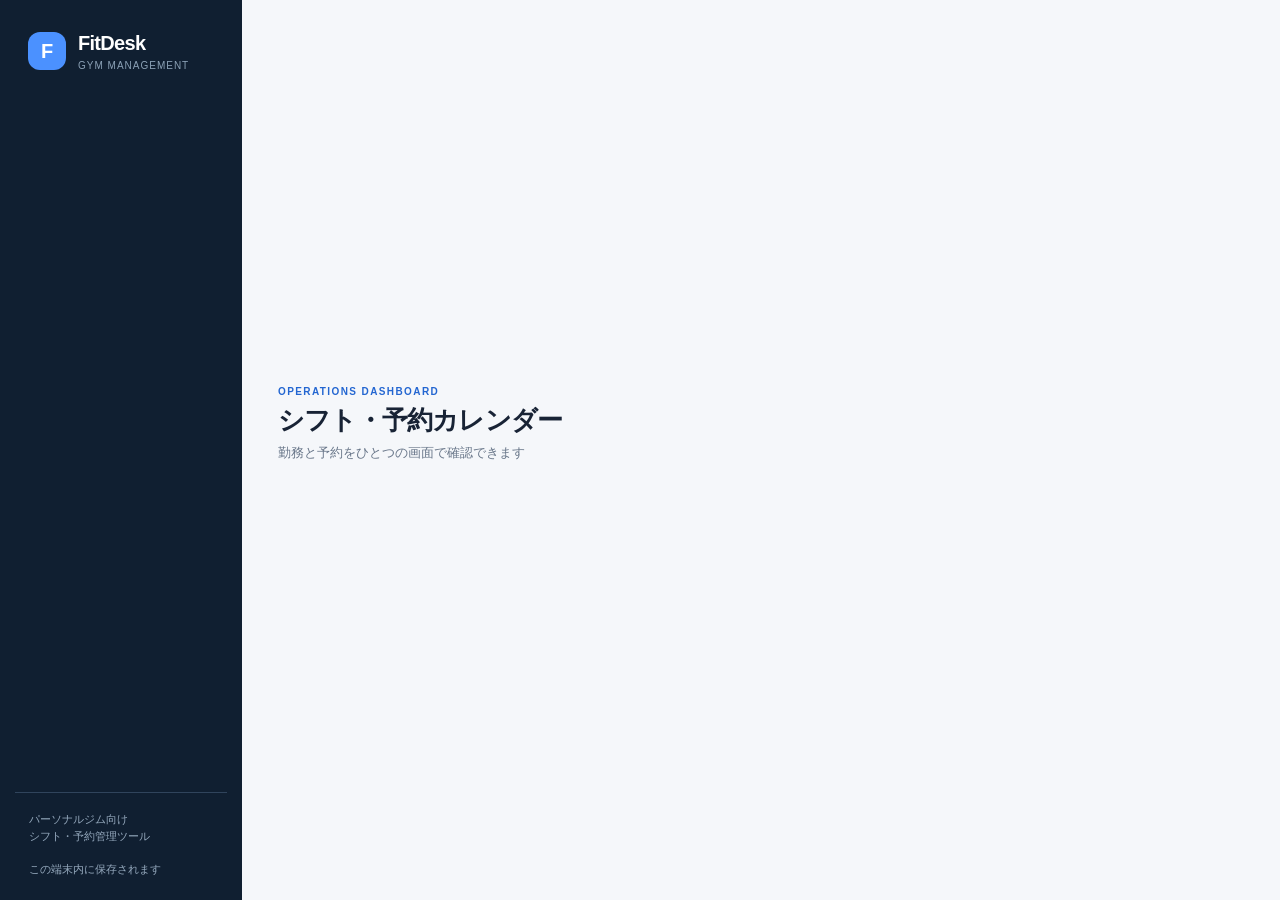
==== commit ded537f2: "Make shift booking grid vertical dates and horizontal time slots" ====
--- a/index.html
+++ b/index.html
@@ -17,6 +17,47 @@
 
 /* Table-first schedule experience */
 .table-section{margin-top:18px}.table-section .section-head{padding:0 2px}.table-note{color:var(--sub);font-size:12px;margin:6px 0 12px}.shift-table,.slot-table{width:100%;border-collapse:separate;border-spacing:0;text-align:left;font-size:12px}.shift-table{min-width:1040px}.slot-table{min-width:max(700px,100%)}.shift-table th,.slot-table th{background:#f5f8fc;color:#536379;font-weight:800;white-space:nowrap;padding:13px 10px;border-bottom:1px solid var(--line);border-right:1px solid var(--line)}.shift-table td,.slot-table td{padding:11px 9px;vertical-align:top;border-bottom:1px solid var(--line);border-right:1px solid var(--line)}.shift-table tr:last-child td,.slot-table tr:last-child td{border-bottom:0}.shift-table tr>:last-child,.slot-table tr>:last-child{border-right:0}.shift-table th:first-child,.shift-table td:first-child,.slot-table th:first-child,.slot-table td:first-child{position:sticky;left:0;z-index:2;background:#fff;min-width:125px;box-shadow:1px 0 0 var(--line)}.shift-table thead th:first-child,.slot-table thead th:first-child{z-index:3;background:#f5f8fc}.shift-table .is-today{background:#eef5ff}.shift-table .tbl-time{display:block;width:100%;padding:6px 7px;text-align:left;border-radius:7px;background:#e8f2ff;border:0;color:#21579e;font-weight:800;font-size:12px;min-height:30px;margin-bottom:5px}.shift-table .tbl-muted{color:#99a5b5;font-size:11px}.shift-table .tbl-count{display:block;color:#415775;font-size:11px;margin:5px 0}.shift-table .tbl-add{display:inline-flex;align-items:center;justify-content:center;border:1px dashed #d3ddeb;background:#fff;color:var(--accent);border-radius:6px;min-height:27px;padding:4px 6px;font-size:11px}.shift-table .tbl-add:hover{background:#edf5ff}.tbl-summary{font-weight:800;background:#f7faff}.tbl-person{display:flex;gap:8px;align-items:center;font-weight:800;white-space:nowrap}.day-selector{display:flex;gap:7px;overflow:auto;padding:4px 1px 13px}.day-selector button{border:1px solid var(--line);background:white;min-width:77px;border-radius:10px;padding:8px 9px;min-height:50px;font-weight:800;flex:1}.day-selector button.active{background:var(--accent-light);color:var(--accent);border-color:#a9c7fa}.table-wrap{overflow:auto;border-radius:var(--radius)}.slot-table td{height:54px;vertical-align:middle}.slot-table .time-col{font-variant-numeric:tabular-nums;width:94px;min-width:94px;font-weight:800;color:var(--sub);text-align:center}.slot-table .slot-open{background:#f0fbf6}.slot-table .slot-booked{background:#ebf3ff}.slot-table .slot-booked.tentative{background:#fff8e8}.slot-table .slot-booked.done{background:#e9f7ef}.slot-table .slot-closed{background:#f8fafc}.slot-booking,.slot-quick{display:block;border:0;text-align:left;width:100%;border-radius:7px;min-height:35px;padding:5px 8px;font-size:11px;line-height:1.5}.slot-booking{font-weight:800;color:#2458a0;background:transparent}.slot-booking small{display:block;font-weight:600}.slot-continued{color:#7891ae;font-size:10px}.slot-quick{color:#2b8b69;background:transparent}.slot-quick:hover{background:#ddf5e9}.date-heading{display:flex;align-items:center;gap:10px;flex-wrap:wrap}.date-heading input{width:150px;min-height:35px}@media(max-width:720px){.table-section{margin-top:17px}.day-selector button{flex:0 0 82px}.shift-table th,.shift-table td{padding:10px 7px}.table-note{line-height:1.6}.mobile-nav{overflow-x:auto;justify-content:space-between}.mobile-nav button{flex:1 0 54px;font-size:9px;padding:4px 1px}}
+
+
+/* Weekly time grid: dates vertically, half-hour time slots horizontally */
+.axis-panel{overflow:hidden}
+.axis-bar{padding:13px 16px;display:flex;align-items:center;justify-content:space-between;flex-wrap:wrap;gap:12px;border-bottom:1px solid var(--line)}
+.axis-bar strong{font-weight:800;font-size:14px}
+.axis-filters{display:flex;flex-wrap:wrap;gap:7px}
+.axis-filters .control{width:auto;min-width:110px;min-height:36px;padding:7px 9px;font-size:12px}
+.axis-scroll{overflow:auto;max-height:68vh;overscroll-behavior:contain}
+.axis-table{border-collapse:separate;border-spacing:0;width:max-content;min-width:100%;font-size:11px}
+.axis-table th,.axis-table td{border-right:1px solid #e4ebf3;border-bottom:1px solid #e4ebf3;vertical-align:top}
+.axis-table thead th{position:sticky;top:0;z-index:3;background:#eff4fa;padding:11px 7px;text-align:center;color:#485e78;font-size:12px;font-weight:850;min-width:136px;width:136px;box-shadow:0 1px 0 #dce5ed;font-variant-numeric:tabular-nums}
+.axis-table tbody td{padding:7px 6px;width:136px;min-width:136px;height:105px}
+.axis-table tr>*:last-child{border-right:0}
+.axis-table tbody tr:last-child>*{border-bottom:0}
+.axis-table thead th:first-child,.axis-table tbody th:first-child{position:sticky;left:0;width:108px;min-width:108px;max-width:108px;z-index:4;text-align:left;background:#fff;box-shadow:1px 0 0 #dce5ed;padding:11px 9px}
+.axis-table thead th:first-child{z-index:6;background:#eff4fa}
+.axis-table tbody tr.axis-today th:first-child{background:#eaf3ff;color:#2159a0}
+.axis-table tbody th strong{display:block;font-size:13px;white-space:normal}
+.axis-table tbody th small{display:block;margin-top:5px;color:var(--sub);font-size:10px;font-weight:500}
+.axis-cell-empty{background:#f9fbfd}
+.axis-cell-free{background:#f0faf5}
+.axis-cell-booked{background:#eef4ff}
+.axis-action{display:block;border:1px solid transparent;min-height:30px;width:100%;text-align:left;padding:5px 7px;border-radius:7px;font-size:11px;margin-bottom:4px;line-height:1.35;overflow-wrap:anywhere}
+.axis-action:last-child{margin-bottom:0}
+.axis-action b,.axis-action small{display:block}
+.axis-action small{font-size:10px;margin-top:2px}
+.axis-booking{background:#dfeaff;border-color:#c9defa;color:#285a9b;font-weight:750}
+.axis-booking.tentative{background:#fff0d4;color:#946313;border-color:#f4d69a}
+.axis-booking.done{background:#e1f4ea;color:#167458;border-color:#b6e4d0}
+.axis-continue{opacity:.7}
+.axis-free{background:#e1f5e9;color:#256b50;border-color:#b5e3c9;border-style:dashed;cursor:pointer}
+.axis-free:hover{background:#cbedda}
+.axis-shift{font-size:10px;color:#657e9a;display:block;padding:0 2px 4px}
+.axis-shift button{font:inherit;border:0;background:transparent;color:inherit;min-height:0;padding:0;text-decoration:underline;text-decoration-style:dotted;text-align:left}
+.axis-dash{color:#9da9b5}
+.axis-legend{padding:12px 16px;display:flex;gap:14px;flex-wrap:wrap;font-size:11px;color:var(--sub);border-top:1px solid var(--line)}
+.axis-help{margin:9px 0 17px;color:var(--sub);font-size:11px;line-height:1.7}
+.axis-details{margin-top:18px}
+.axis-details .section-head{margin-bottom:10px}
+@media(max-width:720px){.axis-scroll{max-height:60vh}.axis-bar{padding:12px}.axis-filters{width:100%}.axis-filters .control{flex:1;min-width:0}.axis-table thead th,.axis-table tbody td{min-width:126px;width:126px}.axis-table thead th:first-child,.axis-table tbody th:first-child{min-width:85px;width:85px;max-width:85px;padding:9px 7px}.axis-table tbody th strong{font-size:12px}}
 
   </style>
 </head>
@@ -47,6 +88,7 @@
 function sample(){const mon=monday(today), wed=addDays(mon,2), thu=addDays(mon,3), fri=addDays(mon,4), sat=addDays(mon,5);return {version:1,demo:true,staff:[{id:'s1',name:'スタッフA',role:'トレーナー',color:colors[0]},{id:'s2',name:'スタッフB',role:'トレーナー',color:colors[1]}],shifts:[{id:'sh1',staffId:'s1',date:mon,start:'09:00',end:'18:00',breakMin:60},{id:'sh2',staffId:'s1',date:wed,start:'10:00',end:'20:00',breakMin:60},{id:'sh3',staffId:'s1',date:fri,start:'09:00',end:'17:00',breakMin:45},{id:'sh4',staffId:'s2',date:mon,start:'12:00',end:'21:00',breakMin:60},{id:'sh5',staffId:'s2',date:thu,start:'10:00',end:'19:00',breakMin:60},{id:'sh6',staffId:'s2',date:sat,start:'09:00',end:'16:00',breakMin:45}],bookings:[{id:'b1',staffId:'s1',date:mon,start:'10:00',duration:60,client:'お客様A',menu:'パーソナル60分',status:'確定',notes:''},{id:'b2',staffId:'s2',date:mon,start:'14:30',duration:60,client:'お客様B',menu:'パーソナル60分',status:'仮予約',notes:''},{id:'b3',staffId:'s1',date:wed,start:'15:00',duration:90,client:'お客様C',menu:'パーソナル90分',status:'確定',notes:''},{id:'b4',staffId:'s2',date:thu,start:'11:00',duration:60,client:'お客様D',menu:'体験セッション',status:'完了',notes:''}]};}
 const KEY='fitdesk_local_v1';
 function load(){try{let raw=localStorage.getItem(KEY);if(raw){let obj=JSON.parse(raw);if(validData(obj))return obj}}catch(e){console.warn('load failed',e)}return sample()}
+let tableStaff='all',tableTimeRange='all';
 let db=load(),page='table',mode=window.innerWidth<=720?'day':'week',cursor=today,filterBooking='',filterStatus='',filterStaff='',filterFrom='',filterTo='',toastTimer=null;
 function validData(o){return o&&Array.isArray(o.staff)&&Array.isArray(o.shifts)&&Array.isArray(o.bookings)&&o.staff.every(s=>s&&typeof s.id==='string'&&typeof s.name==='string')&&o.shifts.every(s=>s&&typeof s.date==='string'&&typeof s.staffId==='string')&&o.bookings.every(b=>b&&typeof b.date==='string'&&typeof b.staffId==='string'&&typeof b.client==='string')}
 function save(){try{localStorage.setItem(KEY,JSON.stringify(db))}catch(e){alert('保存できませんでした。端末の空き容量やブラウザ設定を確認してください。')}render()}
@@ -58,37 +100,56 @@
 const workingHours=list=>(list.reduce((n,s)=>n+worked(s),0)/60).toFixed(1);
 const fmtM=m=>`${(m/60).toFixed(1)}h`;
 const weekDays=()=>Array.from({length:7},(_,i)=>addDays(monday(cursor),i));
-const periodShift=()=>db.shifts.filter(s=>weekDays().includes(s.date));
-const periodBooking=()=>db.bookings.filter(b=>weekDays().includes(b.date));
-const statClass=s=>({'仮予約':'tentative','完了':'done','キャンセル':'cancel'}[s]||'');
-function toast(msg){let root=$('#toastRoot');root.innerHTML=`<div class="toast">${esc(msg)}</div>`;clearTimeout(toastTimer);toastTimer=setTimeout(()=>root.innerHTML='',3000)}
-const navs=[['table','シフト表','calendar'],['calendar','カレンダー','calendar'],['bookings','予約一覧','booking'],['staff','スタッフ','staff'],['reports','勤務・予約集計','report'],['settings','データ管理','data']];
-function changePage(p){page=p;window.scrollTo({top:0,behavior:'smooth'});render()}
-function render(){
- const titles={table:['シフト・予約表','スタッフ別の週間勤務と時間別予約を表で確認できます'],calendar:['シフト・予約カレンダー','勤務と予約をひとつの画面で確認できます'],bookings:['予約一覧','予約内容の確認・変更・キャンセル'],staff:['スタッフ管理','スタッフの追加・編集と担当状況'],reports:['勤務・予約集計','選択中の週の稼働状況をまとめます'],settings:['データ管理','バックアップや初期化を行います']};
- $('#pageTitle').textContent=titles[page][0];$('#pageDesc').textContent=titles[page][1];
- const navHtml=(mobile=false)=>navs.map(([id,label,ico])=>`<button type="button" data-nav="${id}" class="${mobile?'':'navbtn '}${page===id?'active':''}" ${page===id?'aria-current="page"':''}>${icon(ico)}<span>${mobile?(id==='reports'?'集計':id==='settings'?'設定':label):label}</span></button>`).join('');
- $('#desktopNav').innerHTML=navHtml();$('#mobileNav').innerHTML=navHtml(true);
- $('#topActions').innerHTML=page==='staff'?`<button class="btn primary" data-open="staff">${icon('plus')}スタッフを追加</button>`:page==='settings'?`<button class="btn" data-export="json">${icon('download')}バックアップを保存</button>`:`<button class="btn" data-open="shift">${icon('plus')}勤務を登録</button><button class="btn primary" data-open="booking">${icon('plus')}予約を追加</button>`;
- $('#demoBanner').innerHTML=db.demo?`<div class="demo-banner"><span>現在は<strong>サンプルデータ</strong>を表示しています。お客様Aなどは架空の登録例です。</span><button data-clear-demo>サンプルを消して開始</button></div>`:'';
- $('#content').innerHTML=({table:renderTables,calendar:renderCalendar,bookings:renderBookings,staff:renderStaff,reports:renderReports,settings:renderSettings}[page])();
+const periodShift=()=>db.shifts.filter(s=>weekDays().includes(s.datefunction renderTables(){
+ const days=weekDays(), staff=db.staff, visible=tableStaff==='all'?staff:staff.filter(x=>x.id===tableStaff);
+ const shifts=periodShift(), bookings=periodBooking().filter(active);
+ const allowed=id=>visible.some(x=>x.id===id);
+ const selectedShifts=shifts.filter(x=>allowed(x.staffId)),selectedBookings=bookings.filter(x=>allowed(x.staffId));
+ const starts=[540,...selectedShifts.map(x=>mins(x.start)),...selectedBookings.map(x=>mins(x.start))];
+ const ends=[1260,...selectedShifts.map(x=>mins(x.end)),...selectedBookings.map(x=>mins(x.start)+Number(x.duration))];
+ let first=Math.max(0,Math.floor(Math.min(...starts)/30)*30);
+ let last=Math.min(1440,Math.ceil(Math.max(...ends)/30)*30);
+ if(tableTimeRange==='morning'){first=360;last=720}
+ if(tableTimeRange==='afternoon'){first=720;last=1080}
+ if(tableTimeRange==='evening'){first=1080;last=1440}
+ const times=Array.from({length:(last-first)/30},(_,i)=>first+30*i);
+ const staffOptions='<option value="all">全スタッフ</option>'+staff.map(x=>`<option value="${esc(x.id)}" ${tableStaff===x.id?'selected':''}>${esc(x.name)}</option>`).join('');
+ const rangeOptions=[['all','全時間'],['morning','午前 6〜12時'],['afternoon','午後 12〜18時'],['evening','夜 18〜24時']].map(([id,label])=>`<option value="${id}" ${tableTimeRange===id?'selected':''}>${label}</option>`).join('');
+ const controls=`<div class="axis-filters"><select class="control" id="tableStaffFilter" aria-label="表示するスタッフ">${staffOptions}</select><select class="control" id="tableTimeRange" aria-label="表示する時間帯">${rangeOptions}</select></div>`;
+ function renderCell(date,t){
+  const entries=[];
+  let hasWork=false,hasBooking=false;
+  for(const staffer of visible){
+   const ss=db.shifts.filter(x=>x.date===date&&x.staffId===staffer.id);
+   const working=ss.some(x=>mins(x.start)<=t&&t+30<=mins(x.end));
+   const booking=db.bookings.find(x=>active(x)&&x.date===date&&x.staffId===staffer.id&&overlaps(t,t+30,mins(x.start),mins(x.start)+Number(x.duration)));
+   if(working)hasWork=true;
+   const shiftStart=ss.find(x=>t<=mins(x.start)&&mins(x.start)<t+30);
+   if(shiftStart)entries.push(`<span class="axis-shift"><button data-edit-shift="${esc(shiftStart.id)}" title="勤務を編集">${esc(staffer.name)} 出勤 ${esc(shiftStart.start)}〜${esc(shiftStart.end)}</button></span>`);
+   if(booking){
+    hasBooking=true;
+    const isStart=t<=mins(booking.start)&&mins(booking.start)<t+30;
+    entries.push(`<button class="axis-action axis-booking ${statClass(booking.status)} ${isStart?'':'axis-continue'}" type="button" data-edit-booking="${esc(booking.id)}"><b>${isStart?esc(booking.start)+' ':'↳ '}${esc(booking.client)}</b><small>${esc(staffer.name)}・${isStart?esc(booking.menu||'予約'):'予約継続中'}</small></button>`);
+   }else if(working){
+    entries.push(`<button class="axis-action axis-free" type="button" data-add-booking="${esc(staffer.id)}" data-date="${date}" data-start="${timeFromMinutes(t)}">＋ ${esc(staffer.name)} 空き</button>`);
+   }
+  }
+  return `<td class="${hasBooking?'axis-cell-booked':hasWork?'axis-cell-free':'axis-cell-empty'}">${entries.join('')||'<span class="axis-dash">—</span>'}</td>`;
+ }
+ const rows=days.map(date=>{
+  const dayShifts=selectedShifts.filter(x=>x.date===date);
+  const dayBookings=selectedBookings.filter(x=>x.date===date);
+  return `<tr class="${date===today?'axis-today':''}"><th scope="row"><strong>${esc(niceDate(date))}</strong><small>勤務 ${workingHours(dayShifts)}h</small><small>予約 ${dayBookings.length}件</small><button type="button" class="tbl-add" data-open="shift" data-date="${date}">＋ 勤務</button></th>${times.map(t=>renderCell(date,t)).join('')}</tr>`;
+ }).join('');
+ const header=`<tr><th scope="col">日付 ↓<br>時間 →</th>${times.map(t=>`<th scope="col">${timeFromMinutes(t)}</th>`).join('')}</tr>`;
+ const mainTable=`<section class="table-section"><div class="panel axis-panel"><div class="axis-bar"><strong>週間シフト・予約表</strong>${controls}</div><div class="axis-scroll" role="region" aria-label="縦軸が日付、横軸が時間の週間勤務予約表" tabindex="0"><table class="axis-table"><thead>${header}</thead><tbody>${rows}</tbody></table></div><div class="axis-legend"><span>🟩 勤務中・空き</span><span>🟦 確定予約</span><span>🟨 仮予約</span><span>✓ 完了</span><span>— 勤務なし</span></div></div><p class="axis-help">表を左右にスクロールして時間を移動できます。「空き」から予約登録、予約や「出勤」から編集ができます。休憩は実働時間の集計に反映されますが、予約可能枠には反映されません。</p></section>`;
+ const detailRows=selectedShifts.slice().sort((a,b)=>a.date.localeCompare(b.date)||a.start.localeCompare(b.start)).map(sh=>`<tr><td>${esc(niceDate(sh.date))}</td><td class="name-cell">${esc(byStaff(sh.staffId)?.name||'未登録')}</td><td>${esc(sh.start)}</td><td>${esc(sh.end)}</td><td>${Number(sh.breakMin)||0}分</td><td>${fmtM(worked(sh))}</td><td><button class="btn small" data-edit-shift="${esc(sh.id)}">編集</button></td></tr>`).join('');
+ const details=`<section class="axis-details"><div class="section-head"><h2 class="subheading">勤務詳細</h2><span class="hint">勤務・休憩・実働</span></div><div class="panel table-scroll"><table class="data-table"><thead><tr><th>日付</th><th>スタッフ</th><th>開始</th><th>終了</th><th>休憩</th><th>実働</th><th>編集</th></tr></thead><tbody>${detailRows||'<tr><td colspan="7">この週の勤務登録はありません</td></tr>'}</tbody></table></div></section>`;
+ const bar=`<div class="panel board-toolbar"><div class="toolbar-left"><button class="btn small" data-move="-7" aria-label="前週">${icon('left')}</button><strong class="weektitle">${niceDate(days[0])} 〜 ${niceDate(days[6])}</strong><button class="btn small" data-move="7" aria-label="翌週">${icon('right')}</button><button class="btn small" data-today>今週</button></div></div>`;
+ return statCards()+bar+(staff.length?mainTable+details:empty('スタッフを追加してください','スタッフを追加すると日付×時間の表が表示されます。','staff'));
 }
-function statCards(){const shifts=periodShift(),bookings=periodBooking().filter(active),bookMin=bookings.reduce((v,b)=>v+Number(b.duration),0),shiftMin=shifts.reduce((v,s)=>v+worked(s),0);const stats=[['勤務時間',fmtM(shiftMin),`${shifts.length}件のシフト`],['予約件数',bookings.length+'件','キャンセルを除く'],['予約時間',fmtM(bookMin),'予約枠の合計'],['予約占有率',shiftMin?Math.round(bookMin/shiftMin*100)+'%':'—','予約時間 ÷ 勤務時間']];return `<div class="stats">${stats.map((s,i)=>`<div class="panel stat"><div class="label">${s[0]}</div><div class="num">${s[1]}</div><div class="meta">${s[2]}</div><div class="line" style="background:${['#2e78e8','#0e9c81','#bd86dd','#efa947'][i]}"></div></div>`).join('')}</div>`}
-function periodBar(){const days=weekDays();return `<div class="panel board-toolbar"><div class="toolbar-left"><button class="btn small" data-move="-7" aria-label="前の週">${icon('left')}</button><div class="weektitle">${niceDate(days[0])} 〜 ${niceDate(days[6])}</div><button class="btn small" data-move="7" aria-label="次の週">${icon('right')}</button><button class="btn small" data-today>今週</button></div><div class="toolbar-right"><div class="switch"><button data-mode="week" class="${mode==='week'?'selected':''}">週表示</button><button data-mode="day" class="${mode==='day'?'selected':''}">日表示</button></div>${mode==='day'?`<input aria-label="表示日" type="date" class="control" style="width:153px;min-height:37px" id="currentDay" value="${cursor}">`:''}</div></div>`}
-
-function renderTables(){
- const days=weekDays(),shifts=periodShift(),bookings=periodBooking().filter(active);
- const cols=days.map(d=>`<th scope="col" class="${d===today?'is-today':''}">${esc(niceDate(d))}</th>`).join('');
- const staffRows=db.staff.map(s=>{
-   const cells=days.map(d=>{
-     const ss=myShifts(s.id,d),bb=myBookings(s.id,d).filter(active);
-     return `<td class="${d===today?'is-today':''}">${ss.length?ss.map(sh=>`<button class="tbl-time" type="button" data-edit-shift="${esc(sh.id)}" title="勤務を編集">${esc(sh.start)}〜${esc(sh.end)}</button>`).join(''):'<span class="tbl-muted">休み</span>'}
-      <span class="tbl-count">予約 ${bb.length}件</span>
-      <button class="tbl-add" type="button" data-open="shift" data-staff="${esc(s.id)}" data-date="${d}">＋勤務</button>
-      <button class="tbl-add" type="button" data-add-booking="${esc(s.id)}" data-date="${d}">＋予約</button></td>`
-   }).join('');
-   return `<tr><th scope="row"><span class="tbl-person"><span class="avatar" style="background:${safeColor(s.color)}">${esc(s.name.charAt(0))}</span>${esc(s.name)}</span></th>${cells}<td class="tbl-summary">${workingHours(shifts.filter(sh=>sh.staffId===s.id))}時間<br><span class="tbl-count">予約 ${bookings.filter(b=>b.staffId===s.id).length}件</span></td></tr>`
- }).join('');
+
+join('');
  const total=days.map(d=>`<td>${workingHours(shifts.filter(s=>s.date===d))}時間<br><span class="tbl-count">予約 ${bookings.filter(b=>b.date===d).length}件</span></td>`).join('');
  const weekly=`<section class="table-section"><div class="section-head"><h2 class="subheading">週間シフト表</h2><span class="hint">勤務時間・予約数</span></div>
  <div class="panel table-wrap"><table class="shift-table"><thead><tr><th scope="col">スタッフ</th>${cols}<th scope="col">週合計</th></tr></thead><tbody>${staffRows}<tr class="tbl-summary"><th scope="row">合計</th>${total}<td>${workingHours(shifts)}時間<br><span class="tbl-count">予約 ${bookings.length}件</span></td></tr></tbody></table></div></section>`;
@@ -100,9 +161,9 @@
  const timeRows=Array.from({length:(last-first)/30},(_,i)=>{
    const t=first+i*30;
    return `<tr><th scope="row" class="time-col">${timeFromMinutes(t)}</th>${db.staff.map(s=>{
-     const booking=dayBookings.find(b=>b.staffId===s.id&&mins(b.start)<=t&&t<mins(b.start)+Number(b.duration));
+     const booking=dayBookings.find(b=>b.staffId===s.id&&overlaps(t,t+30,mins(b.start),mins(b.start)+Number(b.duration)));
      const hasShift=dayShifts.some(sh=>sh.staffId===s.id&&mins(sh.start)<=t&&t+30<=mins(sh.end));
-     if(booking){const beginning=t===Math.floor(mins(booking.start)/30)*30;
+     if(booking){const beginning=t<=mins(booking.start)&&mins(booking.start)<t+30;
        return `<td class="slot-booked ${statClass(booking.status)}">${beginning?`<button type="button" class="slot-booking" data-edit-booking="${esc(booking.id)}">${esc(booking.start)} ${esc(booking.client)}<small>${esc(booking.menu||'予約')} · ${esc(booking.status)}</small></button>`:`<span class="slot-continued">予約中</span>`}</td>`;
      }
      return hasShift?`<td class="slot-open"><button type="button" class="slot-quick" data-add-booking="${esc(s.id)}" data-date="${day}" data-start="${timeFromMinutes(t)}">＋ 空き枠</button></td>`:'<td class="slot-closed"><span class="tbl-muted">—</span></td>';
@@ -143,7 +204,7 @@
 async function importData(file){if(!file)return;try{let parsed=JSON.parse(await file.text());if(!validData(parsed))throw Error('データ構造が異なります');if(!confirm(`バックアップを復元しますか？\n現在のデータは上書きされます。\nスタッフ ${parsed.staff.length}名、勤務 ${parsed.shifts.length}件、予約 ${parsed.bookings.length}件`))return;db={version:1,demo:false,staff:parsed.staff,shifts:parsed.shifts,bookings:parsed.bookings};save();toast('バックアップを復元しました')}catch(e){alert('ファイルを読み込めませんでした。FitDeskのJSONバックアップを選択してください。')}finally{$('#importFile').value=''}}
 document.addEventListener('click',e=>{const el=e.target.closest('button,[data-nav],[data-import],[data-export]');if(!el){if(e.target.id==='modalBackdrop')closeModal();return}let d=el.dataset;if(d.nav){changePage(d.nav);return}if(d.open){({staff:openStaff,shift:openShift,booking:openBooking}[d.open])(undefined,{staffId:d.staff,date:d.date});return}if(d.addBooking){openBooking(undefined,{staffId:d.addBooking,date:d.date,start:d.start});return}if(d.editBooking){openBooking(d.editBooking);return}if(d.editShift){openShift(d.editShift);return}if(d.editStaff){openStaff(d.editStaff);return}if(d.close!==undefined){closeModal();return}if(d.delete){deleteEntry(d.delete,d.id);return}if(d.pickDay){cursor=d.pickDay;render();return}if(d.mode){mode=d.mode;render();return}if(d.move){cursor=addDays(cursor,Number(d.move));render();return}if(d.today!==undefined){cursor=today;render();return}if(d.export){exportData(d.export);return}if(d.import!==undefined){$('#importFile')?.click();return}if(d.clearDemo!==undefined){if(confirm('サンプルデータをすべて削除しますか？')){db={version:1,demo:false,staff:[],shifts:[],bookings:[]};save();toast('空の状態から開始できます')}return}if(d.reset!==undefined){if(confirm('すべてのデータを削除して初期化しますか？\nこの操作は元に戻せません。先にバックアップしてください。')&&confirm('最終確認：スタッフ・勤務・予約をすべて削除しますか？')){db={version:1,demo:false,staff:[],shifts:[],bookings:[]};save();toast('初期化しました')}return}});
 document.addEventListener('submit',e=>{if(e.target.id==='entryForm'){e.preventDefault();submitForm(e.target)}});
-document.addEventListener('change',e=>{const id=e.target.id;if(id==='currentDay'||id==='tableDay'){cursor=e.target.value;render()}else if(id==='statusFilter'){filterStatus=e.target.value;render()}else if(id==='staffFilter'){filterStaff=e.target.value;render()}else if(id==='fromFilter'){filterFrom=e.target.value;render()}else if(id==='toFilter'){filterTo=e.target.value;render()}else if(id==='importFile')importData(e.target.files?.[0]);});
+document.addEventListener('change',e=>{const id=e.target.id;if(id==='tableStaffFilter'){tableStaff=e.target.value;render()}else if(id==='tableTimeRange'){tableTimeRange=e.target.value;render()}else if(id==='currentDay'||id==='tableDay'){cursor=e.target.value;render()}else if(id==='statusFilter'){filterStatus=e.target.value;render()}else if(id==='staffFilter'){filterStaff=e.target.value;render()}else if(id==='fromFilter'){filterFrom=e.target.value;render()}else if(id==='toFilter'){filterTo=e.target.value;render()}else if(id==='importFile')importData(e.target.files?.[0]);});
 document.addEventListener('input',e=>{if(e.target.id==='bookingSearch'){filterBooking=e.target.value;const pos=e.target.selectionStart;render();const field=$('#bookingSearch');field?.focus();field?.setSelectionRange(pos,pos)}});
 document.addEventListener('keydown',e=>{if(e.key==='Escape')closeModal()});
 if('serviceWorker' in navigator&&location.protocol.startsWith('http'))navigator.serviceWorker.register('./sw.js').catch(()=>{});
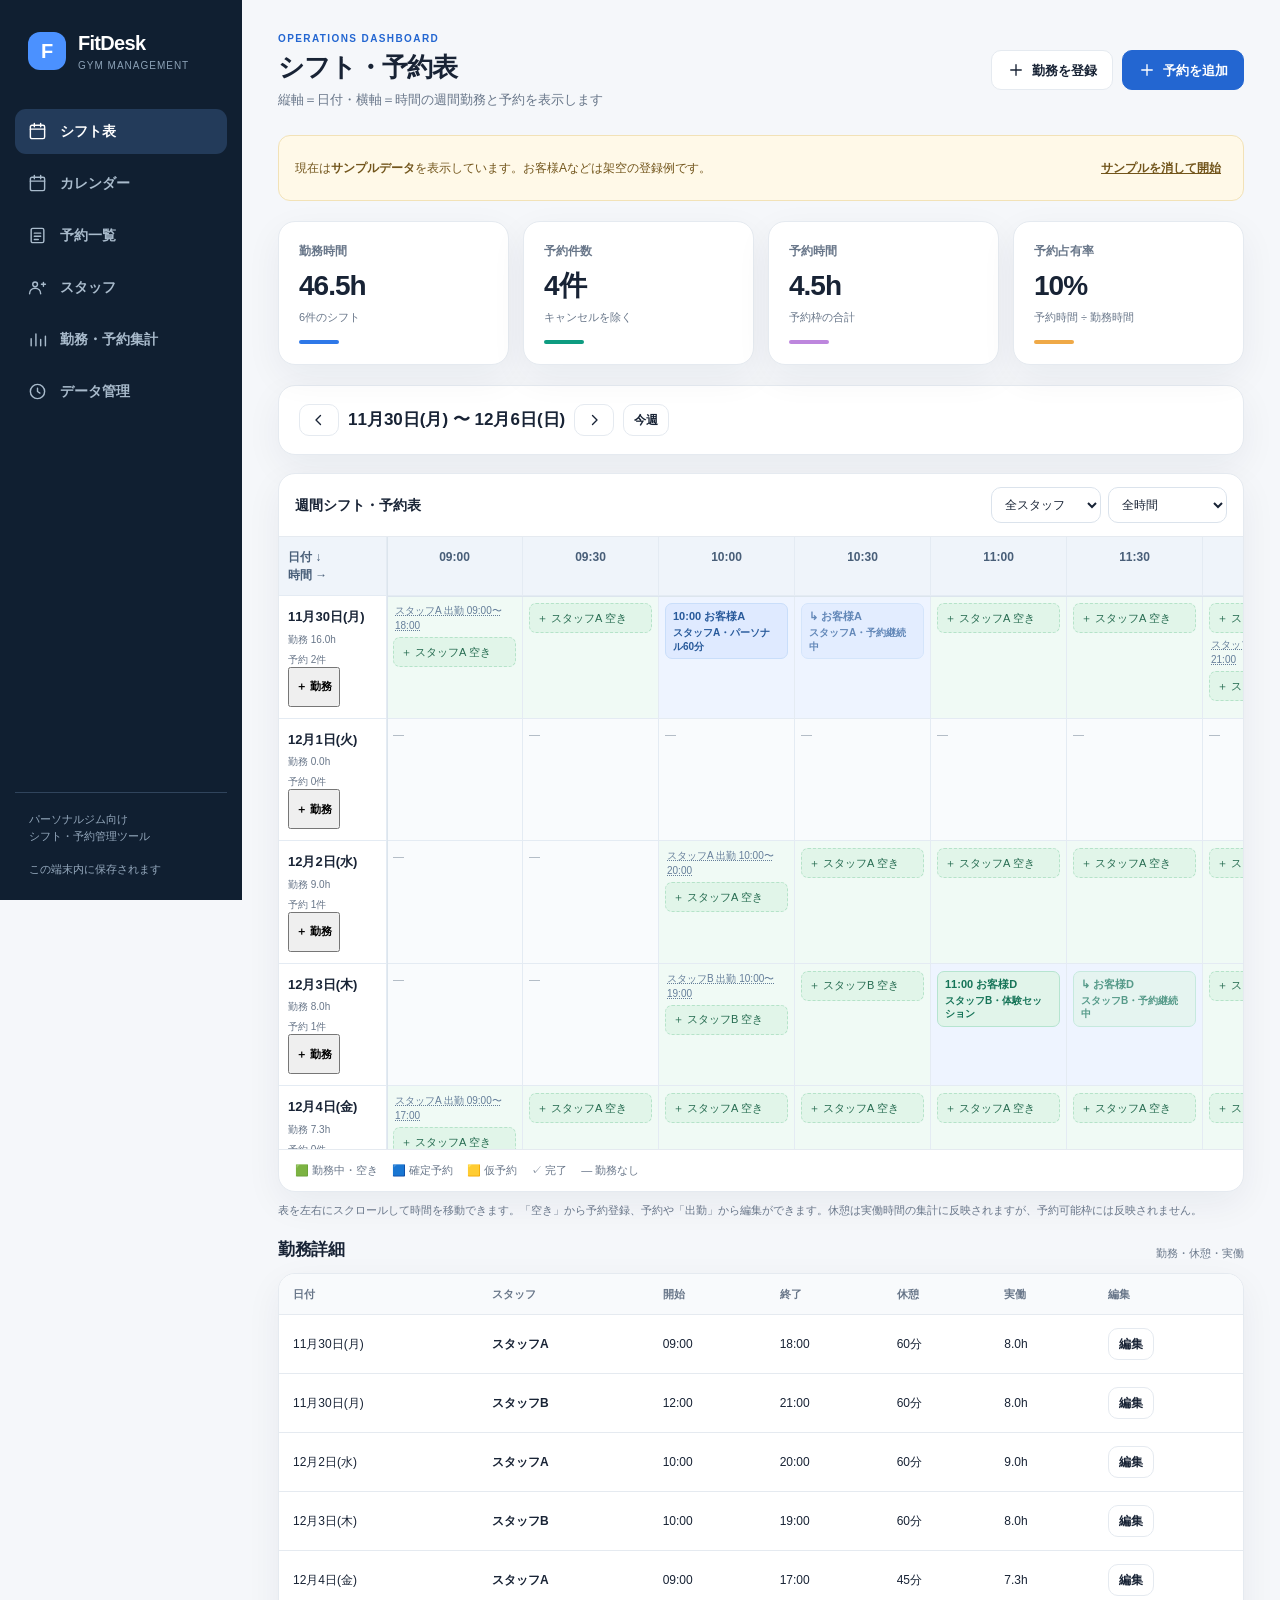
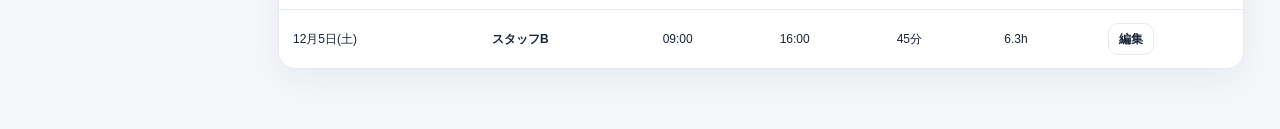
==== commit f1ab6088: "Fix weekly date-row/time-column grid and preserve existing app code" ====
--- a/index.html
+++ b/index.html
@@ -17,7 +17,6 @@
 
 /* Table-first schedule experience */
 .table-section{margin-top:18px}.table-section .section-head{padding:0 2px}.table-note{color:var(--sub);font-size:12px;margin:6px 0 12px}.shift-table,.slot-table{width:100%;border-collapse:separate;border-spacing:0;text-align:left;font-size:12px}.shift-table{min-width:1040px}.slot-table{min-width:max(700px,100%)}.shift-table th,.slot-table th{background:#f5f8fc;color:#536379;font-weight:800;white-space:nowrap;padding:13px 10px;border-bottom:1px solid var(--line);border-right:1px solid var(--line)}.shift-table td,.slot-table td{padding:11px 9px;vertical-align:top;border-bottom:1px solid var(--line);border-right:1px solid var(--line)}.shift-table tr:last-child td,.slot-table tr:last-child td{border-bottom:0}.shift-table tr>:last-child,.slot-table tr>:last-child{border-right:0}.shift-table th:first-child,.shift-table td:first-child,.slot-table th:first-child,.slot-table td:first-child{position:sticky;left:0;z-index:2;background:#fff;min-width:125px;box-shadow:1px 0 0 var(--line)}.shift-table thead th:first-child,.slot-table thead th:first-child{z-index:3;background:#f5f8fc}.shift-table .is-today{background:#eef5ff}.shift-table .tbl-time{display:block;width:100%;padding:6px 7px;text-align:left;border-radius:7px;background:#e8f2ff;border:0;color:#21579e;font-weight:800;font-size:12px;min-height:30px;margin-bottom:5px}.shift-table .tbl-muted{color:#99a5b5;font-size:11px}.shift-table .tbl-count{display:block;color:#415775;font-size:11px;margin:5px 0}.shift-table .tbl-add{display:inline-flex;align-items:center;justify-content:center;border:1px dashed #d3ddeb;background:#fff;color:var(--accent);border-radius:6px;min-height:27px;padding:4px 6px;font-size:11px}.shift-table .tbl-add:hover{background:#edf5ff}.tbl-summary{font-weight:800;background:#f7faff}.tbl-person{display:flex;gap:8px;align-items:center;font-weight:800;white-space:nowrap}.day-selector{display:flex;gap:7px;overflow:auto;padding:4px 1px 13px}.day-selector button{border:1px solid var(--line);background:white;min-width:77px;border-radius:10px;padding:8px 9px;min-height:50px;font-weight:800;flex:1}.day-selector button.active{background:var(--accent-light);color:var(--accent);border-color:#a9c7fa}.table-wrap{overflow:auto;border-radius:var(--radius)}.slot-table td{height:54px;vertical-align:middle}.slot-table .time-col{font-variant-numeric:tabular-nums;width:94px;min-width:94px;font-weight:800;color:var(--sub);text-align:center}.slot-table .slot-open{background:#f0fbf6}.slot-table .slot-booked{background:#ebf3ff}.slot-table .slot-booked.tentative{background:#fff8e8}.slot-table .slot-booked.done{background:#e9f7ef}.slot-table .slot-closed{background:#f8fafc}.slot-booking,.slot-quick{display:block;border:0;text-align:left;width:100%;border-radius:7px;min-height:35px;padding:5px 8px;font-size:11px;line-height:1.5}.slot-booking{font-weight:800;color:#2458a0;background:transparent}.slot-booking small{display:block;font-weight:600}.slot-continued{color:#7891ae;font-size:10px}.slot-quick{color:#2b8b69;background:transparent}.slot-quick:hover{background:#ddf5e9}.date-heading{display:flex;align-items:center;gap:10px;flex-wrap:wrap}.date-heading input{width:150px;min-height:35px}@media(max-width:720px){.table-section{margin-top:17px}.day-selector button{flex:0 0 82px}.shift-table th,.shift-table td{padding:10px 7px}.table-note{line-height:1.6}.mobile-nav{overflow-x:auto;justify-content:space-between}.mobile-nav button{flex:1 0 54px;font-size:9px;padding:4px 1px}}
-
 
 /* Weekly time grid: dates vertically, half-hour time slots horizontally */
 .axis-panel{overflow:hidden}
@@ -100,7 +99,25 @@
 const workingHours=list=>(list.reduce((n,s)=>n+worked(s),0)/60).toFixed(1);
 const fmtM=m=>`${(m/60).toFixed(1)}h`;
 const weekDays=()=>Array.from({length:7},(_,i)=>addDays(monday(cursor),i));
-const periodShift=()=>db.shifts.filter(s=>weekDays().includes(s.datefunction renderTables(){
+const periodShift=()=>db.shifts.filter(s=>weekDays().includes(s.date));
+const periodBooking=()=>db.bookings.filter(b=>weekDays().includes(b.date));
+const statClass=s=>({'仮予約':'tentative','完了':'done','キャンセル':'cancel'}[s]||'');
+function toast(msg){let root=$('#toastRoot');root.innerHTML=`<div class="toast">${esc(msg)}</div>`;clearTimeout(toastTimer);toastTimer=setTimeout(()=>root.innerHTML='',3000)}
+const navs=[['table','シフト表','calendar'],['calendar','カレンダー','calendar'],['bookings','予約一覧','booking'],['staff','スタッフ','staff'],['reports','勤務・予約集計','report'],['settings','データ管理','data']];
+function changePage(p){page=p;window.scrollTo({top:0,behavior:'smooth'});render()}
+function render(){
+ const titles={table:['シフト・予約表','縦軸＝日付・横軸＝時間の週間勤務と予約を表示します'],calendar:['シフト・予約カレンダー','勤務と予約をひとつの画面で確認できます'],bookings:['予約一覧','予約内容の確認・変更・キャンセル'],staff:['スタッフ管理','スタッフの追加・編集と担当状況'],reports:['勤務・予約集計','選択中の週の稼働状況をまとめます'],settings:['データ管理','バックアップや初期化を行います']};
+ $('#pageTitle').textContent=titles[page][0];$('#pageDesc').textContent=titles[page][1];
+ const navHtml=(mobile=false)=>navs.map(([id,label,ico])=>`<button type="button" data-nav="${id}" class="${mobile?'':'navbtn '}${page===id?'active':''}" ${page===id?'aria-current="page"':''}>${icon(ico)}<span>${mobile?(id==='reports'?'集計':id==='settings'?'設定':label):label}</span></button>`).join('');
+ $('#desktopNav').innerHTML=navHtml();$('#mobileNav').innerHTML=navHtml(true);
+ $('#topActions').innerHTML=page==='staff'?`<button class="btn primary" data-open="staff">${icon('plus')}スタッフを追加</button>`:page==='settings'?`<button class="btn" data-export="json">${icon('download')}バックアップを保存</button>`:`<button class="btn" data-open="shift">${icon('plus')}勤務を登録</button><button class="btn primary" data-open="booking">${icon('plus')}予約を追加</button>`;
+ $('#demoBanner').innerHTML=db.demo?`<div class="demo-banner"><span>現在は<strong>サンプルデータ</strong>を表示しています。お客様Aなどは架空の登録例です。</span><button data-clear-demo>サンプルを消して開始</button></div>`:'';
+ $('#content').innerHTML=({table:renderTables,calendar:renderCalendar,bookings:renderBookings,staff:renderStaff,reports:renderReports,settings:renderSettings}[page])();
+}
+function statCards(){const shifts=periodShift(),bookings=periodBooking().filter(active),bookMin=bookings.reduce((v,b)=>v+Number(b.duration),0),shiftMin=shifts.reduce((v,s)=>v+worked(s),0);const stats=[['勤務時間',fmtM(shiftMin),`${shifts.length}件のシフト`],['予約件数',bookings.length+'件','キャンセルを除く'],['予約時間',fmtM(bookMin),'予約枠の合計'],['予約占有率',shiftMin?Math.round(bookMin/shiftMin*100)+'%':'—','予約時間 ÷ 勤務時間']];return `<div class="stats">${stats.map((s,i)=>`<div class="panel stat"><div class="label">${s[0]}</div><div class="num">${s[1]}</div><div class="meta">${s[2]}</div><div class="line" style="background:${['#2e78e8','#0e9c81','#bd86dd','#efa947'][i]}"></div></div>`).join('')}</div>`}
+function periodBar(){const days=weekDays();return `<div class="panel board-toolbar"><div class="toolbar-left"><button class="btn small" data-move="-7" aria-label="前の週">${icon('left')}</button><div class="weektitle">${niceDate(days[0])} 〜 ${niceDate(days[6])}</div><button class="btn small" data-move="7" aria-label="次の週">${icon('right')}</button><button class="btn small" data-today>今週</button></div><div class="toolbar-right"><div class="switch"><button data-mode="week" class="${mode==='week'?'selected':''}">週表示</button><button data-mode="day" class="${mode==='day'?'selected':''}">日表示</button></div>${mode==='day'?`<input aria-label="表示日" type="date" class="control" style="width:153px;min-height:37px" id="currentDay" value="${cursor}">`:''}</div></div>`}
+
+function renderTables(){
  const days=weekDays(), staff=db.staff, visible=tableStaff==='all'?staff:staff.filter(x=>x.id===tableStaff);
  const shifts=periodShift(), bookings=periodBooking().filter(active);
  const allowed=id=>visible.some(x=>x.id===id);
@@ -149,32 +166,6 @@
  return statCards()+bar+(staff.length?mainTable+details:empty('スタッフを追加してください','スタッフを追加すると日付×時間の表が表示されます。','staff'));
 }
 
-join('');
- const total=days.map(d=>`<td>${workingHours(shifts.filter(s=>s.date===d))}時間<br><span class="tbl-count">予約 ${bookings.filter(b=>b.date===d).length}件</span></td>`).join('');
- const weekly=`<section class="table-section"><div class="section-head"><h2 class="subheading">週間シフト表</h2><span class="hint">勤務時間・予約数</span></div>
- <div class="panel table-wrap"><table class="shift-table"><thead><tr><th scope="col">スタッフ</th>${cols}<th scope="col">週合計</th></tr></thead><tbody>${staffRows}<tr class="tbl-summary"><th scope="row">合計</th>${total}<td>${workingHours(shifts)}時間<br><span class="tbl-count">予約 ${bookings.length}件</span></td></tr></tbody></table></div></section>`;
- const day=cursor,dayShifts=db.shifts.filter(s=>s.date===day),dayBookings=db.bookings.filter(b=>b.date===day&&active(b));
- const datePills=days.map(d=>`<button type="button" data-pick-day="${d}" class="${d===day?'active':''}">${esc(niceDate(d))}</button>`).join('');
- const starts=[540,...dayShifts.map(s=>mins(s.start)),...dayBookings.map(b=>mins(b.start))];
- const ends=[1200,...dayShifts.map(s=>mins(s.end)),...dayBookings.map(b=>mins(b.start)+Number(b.duration))];
- const first=Math.max(0,Math.floor(Math.min(...starts)/30)*30),last=Math.min(1440,Math.ceil(Math.max(...ends)/30)*30);
- const timeRows=Array.from({length:(last-first)/30},(_,i)=>{
-   const t=first+i*30;
-   return `<tr><th scope="row" class="time-col">${timeFromMinutes(t)}</th>${db.staff.map(s=>{
-     const booking=dayBookings.find(b=>b.staffId===s.id&&overlaps(t,t+30,mins(b.start),mins(b.start)+Number(b.duration)));
-     const hasShift=dayShifts.some(sh=>sh.staffId===s.id&&mins(sh.start)<=t&&t+30<=mins(sh.end));
-     if(booking){const beginning=t<=mins(booking.start)&&mins(booking.start)<t+30;
-       return `<td class="slot-booked ${statClass(booking.status)}">${beginning?`<button type="button" class="slot-booking" data-edit-booking="${esc(booking.id)}">${esc(booking.start)} ${esc(booking.client)}<small>${esc(booking.menu||'予約')} · ${esc(booking.status)}</small></button>`:`<span class="slot-continued">予約中</span>`}</td>`;
-     }
-     return hasShift?`<td class="slot-open"><button type="button" class="slot-quick" data-add-booking="${esc(s.id)}" data-date="${day}" data-start="${timeFromMinutes(t)}">＋ 空き枠</button></td>`:'<td class="slot-closed"><span class="tbl-muted">—</span></td>';
-   }).join('')}</tr>`
- }).join('');
- const timeline=`<section class="table-section"><div class="section-head"><div class="date-heading"><h2 class="subheading">日別予約表</h2><input id="tableDay" class="control" aria-label="予約表の日付" type="date" value="${day}"></div></div><div class="day-selector">${datePills}</div>
- <div class="panel table-wrap"><table class="slot-table"><thead><tr><th scope="col" class="time-col">時間</th>${db.staff.map(s=>`<th scope="col">${esc(s.name)}</th>`).join('')}</tr></thead><tbody>${timeRows}</tbody></table></div>
- <p class="table-note">緑＝勤務中の空き枠、青・黄・薄緑＝予約中、灰色＝勤務時間外。空き枠から予約を登録できます。休憩は合計時間で管理しているため、空き枠には反映していません。スマホは表を左右にスクロールできます。</p></section>`;
- return statCards()+`<div class="panel board-toolbar"><div class="toolbar-left"><button type="button" class="btn small" data-move="-7">${icon('left')}</button><strong class="weektitle">${esc(niceDate(days[0]))} 〜 ${esc(niceDate(days[6]))}</strong><button type="button" class="btn small" data-move="7">${icon('right')}</button><button type="button" class="btn small" data-today>今週</button></div></div>`+(db.staff.length?weekly+timeline:empty('スタッフを追加してください','スタッフ登録後、勤務表と予約表を表示できます。','staff'));
-}
-
 function renderCalendar(){let days=weekDays();return statCards()+periodBar()+(db.staff.length===0?empty('スタッフがいません','まずスタッフを追加してください。','staff'):mode==='week'?`<div class="panel schedule-scroll"><div class="schedule"><div class="dayheads"><div class="colhead" style="text-align:left">スタッフ / 日付</div>${days.map(d=>`<div class="colhead ${d===today?'today':''}">${['日','月','火','水','木','金','土'][fromKey(d).getDay()]}<b>${fromKey(d).getDate()}</b></div>`).join('')}</div>${db.staff.map(s=>`<div class="staff-row"><div class="staff-label"><span class="avatar" style="background:${safeColor(s.color)}">${esc(s.name.charAt(0))}</span><strong>${esc(s.name)}</strong></div>${days.map(d=>`<div class="board-cell ${d===today?'today':''}">${myShifts(s.id,d).length?myShifts(s.id,d).map(sh=>`<div class="shift-pill"><button data-edit-shift="${sh.id}" title="勤務を編集">${esc(sh.start)}–${esc(sh.end)}</button></div>`).join(''):'<div class="shift-pill off">お休み</div>'}${myBookings(s.id,d).map(bookChip).join('')}<button class="quickadd" aria-label="${esc(s.name)} ${d} に予約を追加" title="予約を追加" data-add-booking="${s.id}" data-date="${d}">＋</button></div>`).join('')}</div>`).join('')}</div><div class="legend"><span><span class="dot" style="background:#7aa5de"></span>勤務時間</span><span><span class="dot" style="background:#558ae3"></span>確定</span><span><span class="dot" style="background:#dba331"></span>仮予約</span><span><span class="dot" style="background:#31a784"></span>完了</span><span>横スクロールして全曜日を表示できます</span></div></div>`:renderDay());}
 function bookChip(b){return `<button class="book-chip ${statClass(b.status)}" data-edit-booking="${b.id}" title="予約の詳細・編集"><b>${esc(b.start)} ${esc(b.client)}</b>${esc(b.menu||'セッション')}</button>`}
 function renderDay(){const d=cursor;return `<div class="panel"><div class="board-toolbar" style="margin-bottom:0;border-bottom:1px solid var(--line)"><div class="toolbar-left"><button class="btn small" data-move="-1">${icon('left')}</button><strong>${niceDate(d)}</strong><button class="btn small" data-move="1">${icon('right')}</button></div><button class="btn small" data-open="shift" data-date="${d}">${icon('plus')}勤務を追加</button></div><div class="daycards">${db.staff.map(s=>`<div class="daycard"><div class="daycard-top"><h3><span class="avatar" style="background:${safeColor(s.color)}">${esc(s.name[0])}</span>${esc(s.name)}</h3><button class="btn small" data-open="booking" data-staff="${s.id}" data-date="${d}">予約＋</button></div><div class="shift-list">${myShifts(s.id,d).length?myShifts(s.id,d).map(sh=>`<button class="btn small" style="margin:2px" data-edit-shift="${sh.id}">${icon('clock')}${esc(sh.start)}〜${esc(sh.end)}（休憩${sh.breakMin}分）</button>`).join(''):'勤務登録なし'}</div>${myBookings(s.id,d).length?myBookings(s.id,d).map(b=>`<button style="width:100%;background:transparent;border:0;text-align:left" class="daybook" data-edit-booking="${b.id}"><span><b>${esc(b.start)}〜${esc(timeFromMinutes(mins(b.start)+Number(b.duration)))}</b><br><small>${esc(b.client)} ・ ${esc(b.menu)}</small></span><span class="status ${statClass(b.status)}">${esc(b.status)}</span></button>`).join(''):'<p class="hint">予約はありません</p>'}</div>`).join('')}</div></div>`}
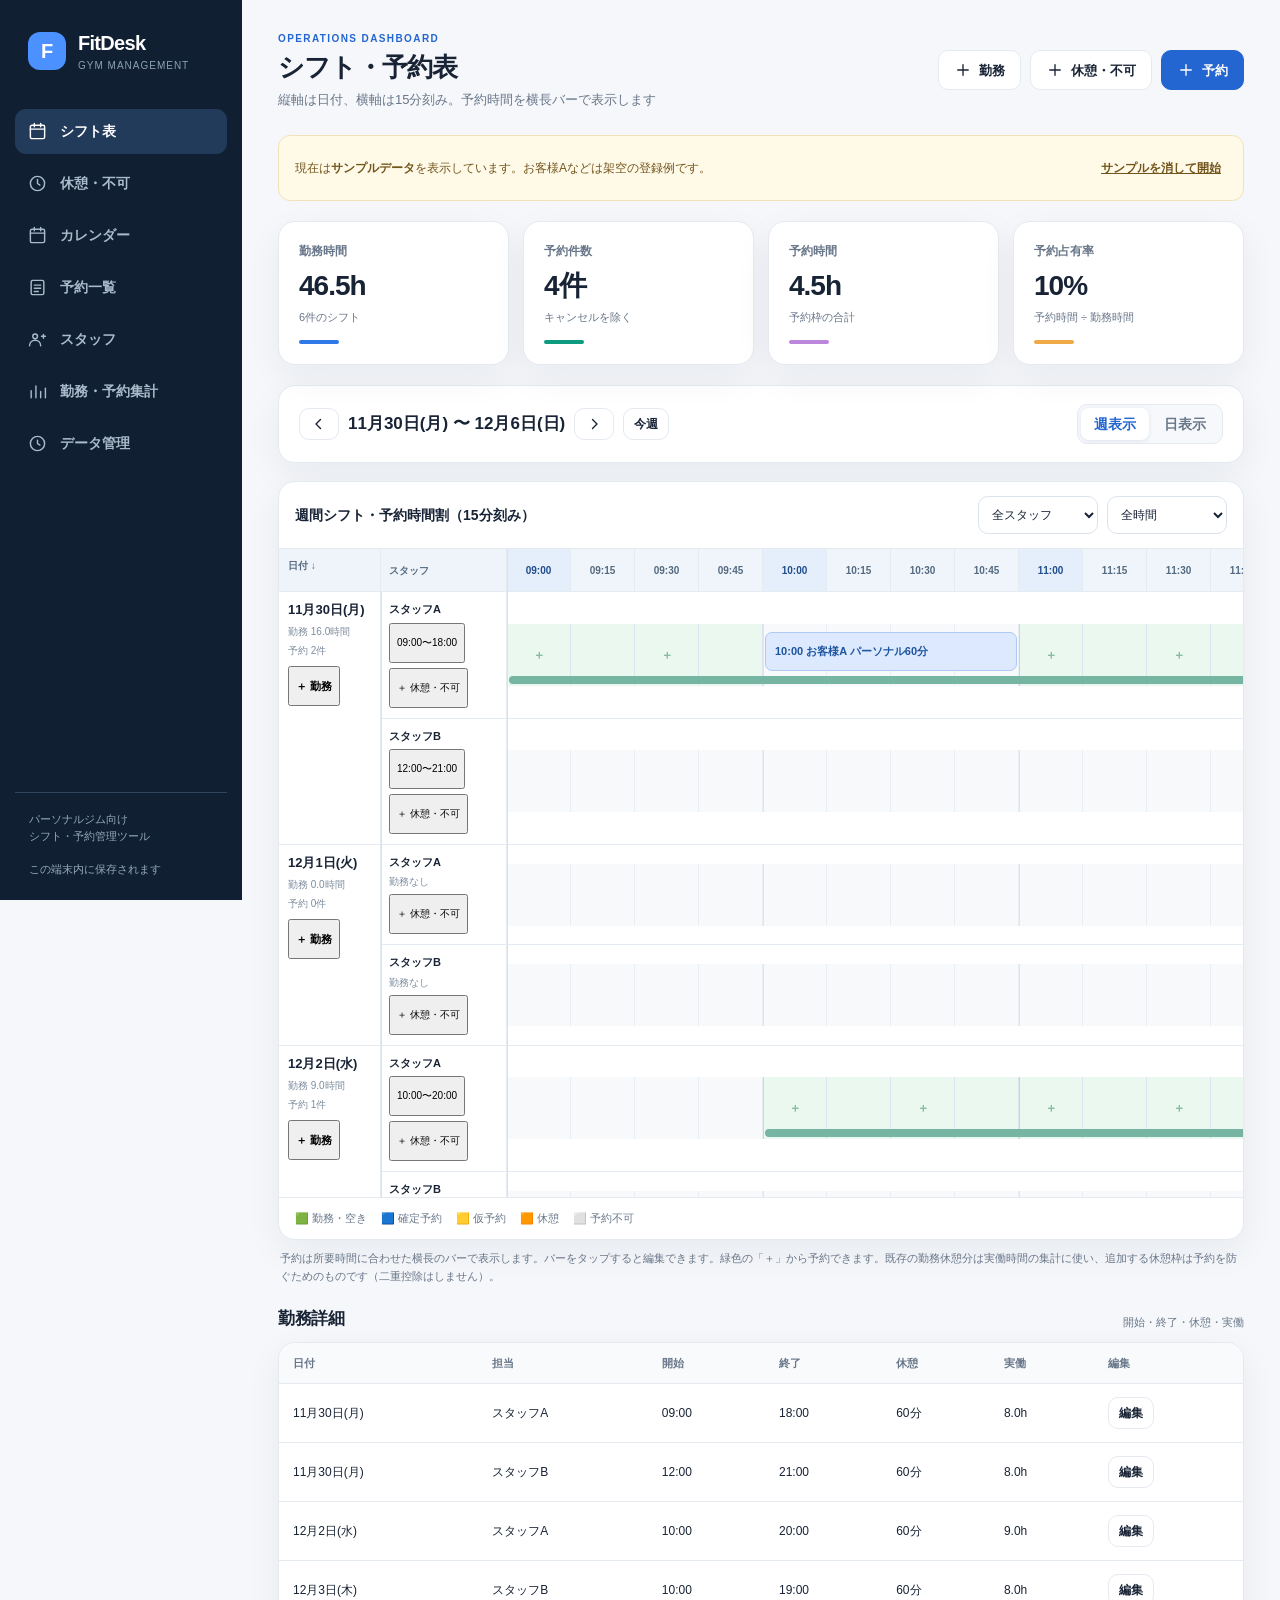
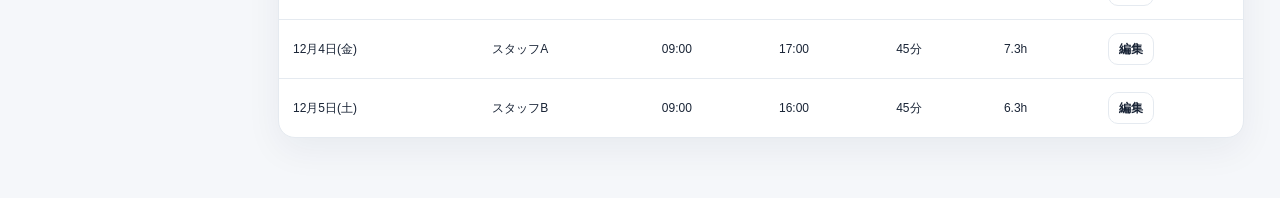
==== commit 2d840b47: "Add break/unavailable blocks, 15-minute timetable and spanning reservation bars; keep v1 data" ====
--- a/index.html
+++ b/index.html
@@ -58,6 +58,49 @@
 .axis-details .section-head{margin-bottom:10px}
 @media(max-width:720px){.axis-scroll{max-height:60vh}.axis-bar{padding:12px}.axis-filters{width:100%}.axis-filters .control{flex:1;min-width:0}.axis-table thead th,.axis-table tbody td{min-width:126px;width:126px}.axis-table thead th:first-child,.axis-table tbody th:first-child{min-width:85px;width:85px;max-width:85px;padding:9px 7px}.axis-table tbody th strong{font-size:12px}}
 
+
+/* FitDesk v5: date rows and quarter-hour columns with proportional reservation bars */
+.timeboard-shell{overflow:hidden;border-radius:var(--radius)}
+.timeboard-toolbar{padding:14px 16px;display:flex;gap:12px;align-items:center;justify-content:space-between;flex-wrap:wrap;border-bottom:1px solid var(--line)}
+.timeboard-toolbar strong{font-size:14px}.timeboard-filters{display:flex;gap:9px;flex-wrap:wrap}
+.timeboard-filters select{width:auto;min-width:120px;min-height:38px;padding:7px 9px;font-size:12px}
+.timeboard-scroll{overflow:auto;max-height:72vh;overscroll-behavior:contain}
+.timeboard-table{border-collapse:separate;border-spacing:0;table-layout:fixed;width:max-content;min-width:100%;--slot:64px;--datew:102px;--staffw:126px;font-size:11px}
+.timeboard-table th,.timeboard-table td{border-right:1px solid #e5ebf2;border-bottom:1px solid #e5ebf2}
+.timeboard-table tr>*:last-child{border-right:0}
+.timeboard-table thead th{position:sticky;top:0;z-index:4;background:#f0f5fb;height:43px;text-align:left;padding:8px 4px;color:#556a80;font-size:10px;font-variant-numeric:tabular-nums}
+.timeboard-table .tb-time{width:var(--slot);min-width:var(--slot);max-width:var(--slot);text-align:center}
+.timeboard-table .tb-time.hour{background:#e5effb;font-weight:850;color:#204d8c}
+.timeboard-table .tb-day{position:sticky;left:0;min-width:var(--datew);width:var(--datew);max-width:var(--datew);z-index:3;background:#fff;padding:9px;vertical-align:top;text-align:left;box-shadow:1px 0 0 #d8e2ee}
+.timeboard-table .tb-person{position:sticky;left:var(--datew);min-width:var(--staffw);width:var(--staffw);max-width:var(--staffw);z-index:2;background:#fff;padding:10px 8px;vertical-align:middle;text-align:left;box-shadow:1px 0 0 #d8e2ee}
+.timeboard-table thead .tb-day,.timeboard-table thead .tb-person{z-index:6;top:0;background:#eff4fa}
+.timeboard-table .tb-day strong{display:block;font-size:13px;margin-bottom:6px;line-height:1.4}
+.timeboard-table .tb-day small,.timeboard-table .tb-person small{display:block;color:#7d8d9e;font-size:10px;margin-top:5px;font-weight:500;line-height:1.4}
+.timeboard-table .tb-day .tbl-add{margin-top:8px}
+.timeboard-table .tb-person b{display:block;line-height:1.4;overflow-wrap:anywhere}
+.timeboard-table .tb-today>.tb-day{background:#eaf3ff;color:#215aa0}
+.timeboard-table .tb-lane-td{padding:0;border-right:0;vertical-align:middle}
+.tb-lane{width:calc(var(--slot-count) * var(--slot));height:62px;display:grid;grid-template-columns:repeat(var(--slot-count),var(--slot));position:relative;isolation:isolate;background:#f6f8fb;overflow:hidden}
+.tb-tick{border:0;border-right:1px solid #dce5ef;border-radius:0;padding:0;margin:0;min-height:62px;background:#f8fafc;cursor:default;position:relative;z-index:0}
+.tb-tick.hour{border-left:1px solid #c2d5eb}
+.tb-tick.free{background:#ebf8f0;color:#4d9973;cursor:pointer}.tb-tick.free:hover{background:#d7f1e1}
+.tb-tick .plus{font-size:12px;font-weight:650;opacity:.65}
+.tb-bar{position:absolute;box-sizing:border-box;display:flex;align-items:center;white-space:nowrap;overflow:hidden;text-overflow:ellipsis;border-radius:7px;padding:0 9px;font-size:11px;font-weight:850;line-height:1.25;z-index:2;min-height:0;cursor:pointer}
+.tb-bar.tb-shift{top:52px;height:8px;border-radius:4px;padding:0;background:#76b5a1;z-index:1;pointer-events:none}
+.tb-bar.tb-book{top:8px;height:39px;background:#dce9ff;color:#1e559f;border:1px solid #afc9f5}
+.tb-bar.tb-book.tentative{background:#fff0cd;color:#81550d;border-color:#edcf80}
+.tb-bar.tb-book.done{background:#d7f5e7;color:#0d674d;border-color:#a9dcc5}
+.tb-bar.tb-block{top:8px;height:39px;background:#ffe9c9;color:#885415;border:1px dashed #e6ae64}
+.tb-bar.tb-block.unavailable{background:#e6e9f0;color:#5a6475;border-color:#b6c2d2}
+.tb-bar .tb-bar-text{overflow:hidden;text-overflow:ellipsis;white-space:nowrap}
+.tb-bar:hover{filter:brightness(.97)}.tb-bar:focus-visible{outline:3px solid #225fce;outline-offset:1px}
+.timeboard-legend{display:flex;flex-wrap:wrap;gap:14px;padding:12px 16px;border-top:1px solid var(--line);font-size:11px;color:var(--sub)}
+.timeboard-note{color:var(--sub);font-size:11px;line-height:1.7;margin:9px 2px 20px}
+.tb-details{margin-top:20px}.tb-details .section-head{margin-bottom:10px}
+.tb-label{display:inline-block;border-radius:20px;padding:4px 9px;font-size:11px;font-weight:800;background:#ffefd5;color:#8c5a18}
+.tb-label.unavailable{background:#e9edf4;color:#506078}
+@media(max-width:720px){.timeboard-table{--slot:58px;--datew:81px;--staffw:100px}.timeboard-table .tb-day,.timeboard-table .tb-person{padding:7px 6px}.timeboard-table .tb-day strong{font-size:12px}.timeboard-table .tb-person b{font-size:11px}.timeboard-scroll{max-height:66vh}.timeboard-toolbar{padding:12px}.timeboard-filters{width:100%}.timeboard-filters select{flex:1;min-width:0}.tb-bar{padding:0 5px;font-size:10px}}
+
   </style>
 </head>
 <body>
@@ -89,6 +132,7 @@
 function load(){try{let raw=localStorage.getItem(KEY);if(raw){let obj=JSON.parse(raw);if(validData(obj))return obj}}catch(e){console.warn('load failed',e)}return sample()}
 let tableStaff='all',tableTimeRange='all';
 let db=load(),page='table',mode=window.innerWidth<=720?'day':'week',cursor=today,filterBooking='',filterStatus='',filterStaff='',filterFrom='',filterTo='',toastTimer=null;
+db.blocks=Array.isArray(db.blocks)?db.blocks:[];
 function validData(o){return o&&Array.isArray(o.staff)&&Array.isArray(o.shifts)&&Array.isArray(o.bookings)&&o.staff.every(s=>s&&typeof s.id==='string'&&typeof s.name==='string')&&o.shifts.every(s=>s&&typeof s.date==='string'&&typeof s.staffId==='string')&&o.bookings.every(b=>b&&typeof b.date==='string'&&typeof b.staffId==='string'&&typeof b.client==='string')}
 function save(){try{localStorage.setItem(KEY,JSON.stringify(db))}catch(e){alert('保存できませんでした。端末の空き容量やブラウザ設定を確認してください。')}render()}
 const byStaff=id=>db.staff.find(x=>x.id===id);
@@ -101,69 +145,74 @@
 const weekDays=()=>Array.from({length:7},(_,i)=>addDays(monday(cursor),i));
 const periodShift=()=>db.shifts.filter(s=>weekDays().includes(s.date));
 const periodBooking=()=>db.bookings.filter(b=>weekDays().includes(b.date));
+const periodBlocks=()=>db.blocks.filter(x=>weekDays().includes(x.date));
+const blocked=(staffId,date,start,end,ignore='')=>db.blocks.some(x=>x.id!==ignore&&x.staffId===staffId&&x.date===date&&overlaps(start,end,mins(x.start),mins(x.end)));
 const statClass=s=>({'仮予約':'tentative','完了':'done','キャンセル':'cancel'}[s]||'');
 function toast(msg){let root=$('#toastRoot');root.innerHTML=`<div class="toast">${esc(msg)}</div>`;clearTimeout(toastTimer);toastTimer=setTimeout(()=>root.innerHTML='',3000)}
-const navs=[['table','シフト表','calendar'],['calendar','カレンダー','calendar'],['bookings','予約一覧','booking'],['staff','スタッフ','staff'],['reports','勤務・予約集計','report'],['settings','データ管理','data']];
+const navs=[['table','シフト表','calendar'],['blocks','休憩・不可','clock'],['calendar','カレンダー','calendar'],['bookings','予約一覧','booking'],['staff','スタッフ','staff'],['reports','勤務・予約集計','report'],['settings','データ管理','data']];
 function changePage(p){page=p;window.scrollTo({top:0,behavior:'smooth'});render()}
 function render(){
- const titles={table:['シフト・予約表','縦軸＝日付・横軸＝時間の週間勤務と予約を表示します'],calendar:['シフト・予約カレンダー','勤務と予約をひとつの画面で確認できます'],bookings:['予約一覧','予約内容の確認・変更・キャンセル'],staff:['スタッフ管理','スタッフの追加・編集と担当状況'],reports:['勤務・予約集計','選択中の週の稼働状況をまとめます'],settings:['データ管理','バックアップや初期化を行います']};
+ const titles={table:['シフト・予約表','縦軸は日付、横軸は15分刻み。予約時間を横長バーで表示します'],blocks:['休憩・予約不可時間','休憩や外出などの予約できない時間を管理します'],calendar:['シフト・予約カレンダー','勤務と予約をひとつの画面で確認できます'],bookings:['予約一覧','予約内容の確認・変更・キャンセル'],staff:['スタッフ管理','スタッフの追加・編集と担当状況'],reports:['勤務・予約集計','選択中の週の稼働状況をまとめます'],settings:['データ管理','バックアップや初期化を行います']};
  $('#pageTitle').textContent=titles[page][0];$('#pageDesc').textContent=titles[page][1];
  const navHtml=(mobile=false)=>navs.map(([id,label,ico])=>`<button type="button" data-nav="${id}" class="${mobile?'':'navbtn '}${page===id?'active':''}" ${page===id?'aria-current="page"':''}>${icon(ico)}<span>${mobile?(id==='reports'?'集計':id==='settings'?'設定':label):label}</span></button>`).join('');
  $('#desktopNav').innerHTML=navHtml();$('#mobileNav').innerHTML=navHtml(true);
- $('#topActions').innerHTML=page==='staff'?`<button class="btn primary" data-open="staff">${icon('plus')}スタッフを追加</button>`:page==='settings'?`<button class="btn" data-export="json">${icon('download')}バックアップを保存</button>`:`<button class="btn" data-open="shift">${icon('plus')}勤務を登録</button><button class="btn primary" data-open="booking">${icon('plus')}予約を追加</button>`;
+ $('#topActions').innerHTML=page==='staff'?`<button class="btn primary" data-open="staff">${icon('plus')}スタッフを追加</button>`:page==='settings'?`<button class="btn" data-export="json">${icon('download')}バックアップを保存</button>`:page==='blocks'?`<button class="btn primary" data-open="block">${icon('plus')}休憩・不可を追加</button>`:`<button class="btn" data-open="shift">${icon('plus')}勤務</button><button class="btn" data-open="block">${icon('plus')}休憩・不可</button><button class="btn primary" data-open="booking">${icon('plus')}予約</button>`;
  $('#demoBanner').innerHTML=db.demo?`<div class="demo-banner"><span>現在は<strong>サンプルデータ</strong>を表示しています。お客様Aなどは架空の登録例です。</span><button data-clear-demo>サンプルを消して開始</button></div>`:'';
- $('#content').innerHTML=({table:renderTables,calendar:renderCalendar,bookings:renderBookings,staff:renderStaff,reports:renderReports,settings:renderSettings}[page])();
+ $('#content').innerHTML=({table:renderTables,blocks:renderBlocks,calendar:renderCalendar,bookings:renderBookings,staff:renderStaff,reports:renderReports,settings:renderSettings}[page])();
 }
 function statCards(){const shifts=periodShift(),bookings=periodBooking().filter(active),bookMin=bookings.reduce((v,b)=>v+Number(b.duration),0),shiftMin=shifts.reduce((v,s)=>v+worked(s),0);const stats=[['勤務時間',fmtM(shiftMin),`${shifts.length}件のシフト`],['予約件数',bookings.length+'件','キャンセルを除く'],['予約時間',fmtM(bookMin),'予約枠の合計'],['予約占有率',shiftMin?Math.round(bookMin/shiftMin*100)+'%':'—','予約時間 ÷ 勤務時間']];return `<div class="stats">${stats.map((s,i)=>`<div class="panel stat"><div class="label">${s[0]}</div><div class="num">${s[1]}</div><div class="meta">${s[2]}</div><div class="line" style="background:${['#2e78e8','#0e9c81','#bd86dd','#efa947'][i]}"></div></div>`).join('')}</div>`}
 function periodBar(){const days=weekDays();return `<div class="panel board-toolbar"><div class="toolbar-left"><button class="btn small" data-move="-7" aria-label="前の週">${icon('left')}</button><div class="weektitle">${niceDate(days[0])} 〜 ${niceDate(days[6])}</div><button class="btn small" data-move="7" aria-label="次の週">${icon('right')}</button><button class="btn small" data-today>今週</button></div><div class="toolbar-right"><div class="switch"><button data-mode="week" class="${mode==='week'?'selected':''}">週表示</button><button data-mode="day" class="${mode==='day'?'selected':''}">日表示</button></div>${mode==='day'?`<input aria-label="表示日" type="date" class="control" style="width:153px;min-height:37px" id="currentDay" value="${cursor}">`:''}</div></div>`}
 
 function renderTables(){
- const days=weekDays(), staff=db.staff, visible=tableStaff==='all'?staff:staff.filter(x=>x.id===tableStaff);
- const shifts=periodShift(), bookings=periodBooking().filter(active);
- const allowed=id=>visible.some(x=>x.id===id);
- const selectedShifts=shifts.filter(x=>allowed(x.staffId)),selectedBookings=bookings.filter(x=>allowed(x.staffId));
- const starts=[540,...selectedShifts.map(x=>mins(x.start)),...selectedBookings.map(x=>mins(x.start))];
- const ends=[1260,...selectedShifts.map(x=>mins(x.end)),...selectedBookings.map(x=>mins(x.start)+Number(x.duration))];
- let first=Math.max(0,Math.floor(Math.min(...starts)/30)*30);
- let last=Math.min(1440,Math.ceil(Math.max(...ends)/30)*30);
+ const days=weekDays(),staff=db.staff,shown=tableStaff==='all'?staff:staff.filter(s=>s.id===tableStaff);
+ const weekShifts=periodShift(),weekBookings=periodBooking().filter(active),weekBlocks=periodBlocks();
+ const keep=id=>shown.some(s=>s.id===id);
+ const shifts=weekShifts.filter(s=>keep(s.staffId)),bookings=weekBookings.filter(b=>keep(b.staffId)),blocks=weekBlocks.filter(b=>keep(b.staffId));
+ const starts=[540,...shifts.map(s=>mins(s.start)),...bookings.map(b=>mins(b.start)),...blocks.map(b=>mins(b.start))];
+ const ends=[1260,...shifts.map(s=>mins(s.end)),...bookings.map(b=>mins(b.start)+Number(b.duration)),...blocks.map(b=>mins(b.end))];
+ let first=Math.max(0,Math.floor(Math.min(...starts)/15)*15),last=Math.min(1440,Math.ceil(Math.max(...ends)/15)*15);
  if(tableTimeRange==='morning'){first=360;last=720}
  if(tableTimeRange==='afternoon'){first=720;last=1080}
  if(tableTimeRange==='evening'){first=1080;last=1440}
- const times=Array.from({length:(last-first)/30},(_,i)=>first+30*i);
- const staffOptions='<option value="all">全スタッフ</option>'+staff.map(x=>`<option value="${esc(x.id)}" ${tableStaff===x.id?'selected':''}>${esc(x.name)}</option>`).join('');
- const rangeOptions=[['all','全時間'],['morning','午前 6〜12時'],['afternoon','午後 12〜18時'],['evening','夜 18〜24時']].map(([id,label])=>`<option value="${id}" ${tableTimeRange===id?'selected':''}>${label}</option>`).join('');
- const controls=`<div class="axis-filters"><select class="control" id="tableStaffFilter" aria-label="表示するスタッフ">${staffOptions}</select><select class="control" id="tableTimeRange" aria-label="表示する時間帯">${rangeOptions}</select></div>`;
- function renderCell(date,t){
-  const entries=[];
-  let hasWork=false,hasBooking=false;
-  for(const staffer of visible){
-   const ss=db.shifts.filter(x=>x.date===date&&x.staffId===staffer.id);
-   const working=ss.some(x=>mins(x.start)<=t&&t+30<=mins(x.end));
-   const booking=db.bookings.find(x=>active(x)&&x.date===date&&x.staffId===staffer.id&&overlaps(t,t+30,mins(x.start),mins(x.start)+Number(x.duration)));
-   if(working)hasWork=true;
-   const shiftStart=ss.find(x=>t<=mins(x.start)&&mins(x.start)<t+30);
-   if(shiftStart)entries.push(`<span class="axis-shift"><button data-edit-shift="${esc(shiftStart.id)}" title="勤務を編集">${esc(staffer.name)} 出勤 ${esc(shiftStart.start)}〜${esc(shiftStart.end)}</button></span>`);
-   if(booking){
-    hasBooking=true;
-    const isStart=t<=mins(booking.start)&&mins(booking.start)<t+30;
-    entries.push(`<button class="axis-action axis-booking ${statClass(booking.status)} ${isStart?'':'axis-continue'}" type="button" data-edit-booking="${esc(booking.id)}"><b>${isStart?esc(booking.start)+' ':'↳ '}${esc(booking.client)}</b><small>${esc(staffer.name)}・${isStart?esc(booking.menu||'予約'):'予約継続中'}</small></button>`);
-   }else if(working){
-    entries.push(`<button class="axis-action axis-free" type="button" data-add-booking="${esc(staffer.id)}" data-date="${date}" data-start="${timeFromMinutes(t)}">＋ ${esc(staffer.name)} 空き</button>`);
-   }
-  }
-  return `<td class="${hasBooking?'axis-cell-booked':hasWork?'axis-cell-free':'axis-cell-empty'}">${entries.join('')||'<span class="axis-dash">—</span>'}</td>`;
- }
+ const times=Array.from({length:(last-first)/15},(_,i)=>first+i*15);
+ const slotPx=window.innerWidth<=720?58:64;
+ const staffOpts='<option value="all">全スタッフ</option>'+staff.map(s=>`<option value="${esc(s.id)}" ${s.id===tableStaff?'selected':''}>${esc(s.name)}</option>`).join('');
+ const ranges=[['all','全時間'],['morning','午前 6〜12時'],['afternoon','午後 12〜18時'],['evening','夜 18〜24時']].map(([value,label])=>`<option value="${value}" ${tableTimeRange===value?'selected':''}>${label}</option>`).join('');
+ const bar=(start,end,title,markup,klass,attr)=>{
+  const a=Math.max(mins(start),first),z=Math.min(mins(end),last);
+  if(z<=a)return '';
+  const left=((a-first)/15)*slotPx+2,w=((z-a)/15)*slotPx-4;
+  return `<${attr?'button type="button"':'div'} class="tb-bar ${klass}" style="left:${left}px;width:${Math.max(w,16)}px" title="${esc(title)}" ${attr}><span class="tb-bar-text">${esc(markup)}</span></${attr?'button':'div'}>`;
+ };
+ const header=`<tr><th class="tb-day" scope="col">日付 ↓</th><th class="tb-person" scope="col">スタッフ</th>${times.map(t=>`<th class="tb-time ${t%60===0?'hour':''}" scope="col">${timeFromMinutes(t)}</th>`).join('')}</tr>`;
  const rows=days.map(date=>{
-  const dayShifts=selectedShifts.filter(x=>x.date===date);
-  const dayBookings=selectedBookings.filter(x=>x.date===date);
-  return `<tr class="${date===today?'axis-today':''}"><th scope="row"><strong>${esc(niceDate(date))}</strong><small>勤務 ${workingHours(dayShifts)}h</small><small>予約 ${dayBookings.length}件</small><button type="button" class="tbl-add" data-open="shift" data-date="${date}">＋ 勤務</button></th>${times.map(t=>renderCell(date,t)).join('')}</tr>`;
+  const dayShifts=shifts.filter(s=>s.date===date),dayBookings=bookings.filter(b=>b.date===date);
+  return shown.map((s,i)=>{
+   const ss=dayShifts.filter(x=>x.staffId===s.id);
+   const bb=dayBookings.filter(x=>x.staffId===s.id);
+   const xx=blocks.filter(x=>x.date===date&&x.staffId===s.id);
+   const dayHeader=i===0?`<th class="tb-day" scope="rowgroup" rowspan="${shown.length}"><strong>${esc(niceDate(date))}</strong><small>勤務 ${workingHours(dayShifts)}時間</small><small>予約 ${dayBookings.length}件</small><button class="tbl-add" type="button" data-open="shift" data-date="${date}">＋ 勤務</button></th>`:'';
+   const person=`<th class="tb-person" scope="row"><b>${esc(s.name)}</b>${ss.map(sh=>`<small><button class="tbl-add" type="button" data-edit-shift="${esc(sh.id)}">${esc(sh.start)}〜${esc(sh.end)}</button></small>`).join('')||'<small>勤務なし</small>'}<small><button class="tbl-add" type="button" data-open="block" data-staff="${esc(s.id)}" data-date="${date}">＋ 休憩・不可</button></small></th>`;
+   const ticks=times.map(t=>{
+    const inside=ss.some(sh=>mins(sh.start)<=t&&t+15<=mins(sh.end));
+    const taken=bb.some(b=>overlaps(t,t+15,mins(b.start),mins(b.start)+Number(b.duration)))||xx.some(b=>overlaps(t,t+15,mins(b.start),mins(b.end)));
+    const free=inside&&!taken;
+    return `<button type="button" class="tb-tick ${t%60===0?'hour':''} ${free?'free':''}" ${free?`data-add-booking="${esc(s.id)}" data-date="${date}" data-start="${timeFromMinutes(t)}" title="${esc(s.name)} ${timeFromMinutes(t)}から予約を追加" aria-label="${esc(s.name)} ${timeFromMinutes(t)}から予約を追加"`:'disabled aria-label="予約不可"'}>${free&&t%30===0?'<span class="plus">＋</span>':''}</button>`;
+   }).join('');
+   const shiftBars=ss.map(sh=>bar(sh.start,sh.end,`勤務 ${sh.start}〜${sh.end}`,'','tb-shift','')).join('');
+   const bookedBars=bb.map(b=>bar(b.start,timeFromMinutes(mins(b.start)+Number(b.duration)),`${b.client}｜${b.start}〜${timeFromMinutes(mins(b.start)+Number(b.duration))}`,`${b.start} ${b.client} ${b.menu||''}`,`tb-book ${statClass(b.status)}`,`data-edit-booking="${esc(b.id)}"`)).join('');
+   const blockBars=xx.map(b=>bar(b.start,b.end,`${b.type} ${b.start}〜${b.end} ${b.note||''}`,`${b.type} ${b.start}〜${b.end}`,`tb-block ${b.type==='予約不可'?'unavailable':''}`,`data-edit-block="${esc(b.id)}"`)).join('');
+   return `<tr class="${date===today?'tb-today':''}">${dayHeader}${person}<td class="tb-lane-td" colspan="${times.length}"><div class="tb-lane" style="--slot-count:${times.length}">${ticks}${shiftBars}${bookedBars}${blockBars}</div></td></tr>`;
+  }).join('');
  }).join('');
- const header=`<tr><th scope="col">日付 ↓<br>時間 →</th>${times.map(t=>`<th scope="col">${timeFromMinutes(t)}</th>`).join('')}</tr>`;
- const mainTable=`<section class="table-section"><div class="panel axis-panel"><div class="axis-bar"><strong>週間シフト・予約表</strong>${controls}</div><div class="axis-scroll" role="region" aria-label="縦軸が日付、横軸が時間の週間勤務予約表" tabindex="0"><table class="axis-table"><thead>${header}</thead><tbody>${rows}</tbody></table></div><div class="axis-legend"><span>🟩 勤務中・空き</span><span>🟦 確定予約</span><span>🟨 仮予約</span><span>✓ 完了</span><span>— 勤務なし</span></div></div><p class="axis-help">表を左右にスクロールして時間を移動できます。「空き」から予約登録、予約や「出勤」から編集ができます。休憩は実働時間の集計に反映されますが、予約可能枠には反映されません。</p></section>`;
- const detailRows=selectedShifts.slice().sort((a,b)=>a.date.localeCompare(b.date)||a.start.localeCompare(b.start)).map(sh=>`<tr><td>${esc(niceDate(sh.date))}</td><td class="name-cell">${esc(byStaff(sh.staffId)?.name||'未登録')}</td><td>${esc(sh.start)}</td><td>${esc(sh.end)}</td><td>${Number(sh.breakMin)||0}分</td><td>${fmtM(worked(sh))}</td><td><button class="btn small" data-edit-shift="${esc(sh.id)}">編集</button></td></tr>`).join('');
- const details=`<section class="axis-details"><div class="section-head"><h2 class="subheading">勤務詳細</h2><span class="hint">勤務・休憩・実働</span></div><div class="panel table-scroll"><table class="data-table"><thead><tr><th>日付</th><th>スタッフ</th><th>開始</th><th>終了</th><th>休憩</th><th>実働</th><th>編集</th></tr></thead><tbody>${detailRows||'<tr><td colspan="7">この週の勤務登録はありません</td></tr>'}</tbody></table></div></section>`;
- const bar=`<div class="panel board-toolbar"><div class="toolbar-left"><button class="btn small" data-move="-7" aria-label="前週">${icon('left')}</button><strong class="weektitle">${niceDate(days[0])} 〜 ${niceDate(days[6])}</strong><button class="btn small" data-move="7" aria-label="翌週">${icon('right')}</button><button class="btn small" data-today>今週</button></div></div>`;
- return statCards()+bar+(staff.length?mainTable+details:empty('スタッフを追加してください','スタッフを追加すると日付×時間の表が表示されます。','staff'));
+ const main=`<section class="table-section"><div class="panel timeboard-shell"><div class="timeboard-toolbar"><strong>週間シフト・予約時間割（15分刻み）</strong><div class="timeboard-filters"><select id="tableStaffFilter" class="control" aria-label="表示スタッフ">${staffOpts}</select><select id="tableTimeRange" class="control" aria-label="時間帯">${ranges}</select></div></div><div class="timeboard-scroll" tabindex="0" role="region" aria-label="縦軸が日付、横軸が15分間隔の時間割"><table class="timeboard-table"><thead>${header}</thead><tbody>${rows}</tbody></table></div><div class="timeboard-legend"><span>🟩 勤務・空き</span><span>🟦 確定予約</span><span>🟨 仮予約</span><span>🟧 休憩</span><span>⬜ 予約不可</span></div></div><p class="timeboard-note">予約は所要時間に合わせた横長のバーで表示します。バーをタップすると編集できます。緑色の「＋」から予約できます。既存の勤務休憩分は実働時間の集計に使い、追加する休憩枠は予約を防ぐためのものです（二重控除はしません）。</p></section>`;
+ const details=`<section class="tb-details"><div class="section-head"><h2 class="subheading">勤務詳細</h2><span class="hint">開始・終了・休憩・実働</span></div><div class="panel table-wrap"><table class="data-table"><thead><tr><th>日付</th><th>担当</th><th>開始</th><th>終了</th><th>休憩</th><th>実働</th><th>編集</th></tr></thead><tbody>${shifts.slice().sort((a,b)=>a.date.localeCompare(b.date)||a.start.localeCompare(b.start)).map(sh=>`<tr><td>${esc(niceDate(sh.date))}</td><td>${esc(byStaff(sh.staffId)?.name||'—')}</td><td>${esc(sh.start)}</td><td>${esc(sh.end)}</td><td>${Number(sh.breakMin)||0}分</td><td>${fmtM(worked(sh))}</td><td><button class="btn small" data-edit-shift="${esc(sh.id)}">編集</button></td></tr>`).join('')||'<tr><td colspan="7">この週は勤務登録がありません</td></tr>'}</tbody></table></div></section>`;
+ return statCards()+periodBar()+(staff.length?main+details:empty('スタッフを追加してください','スタッフ登録後に時間割が表示されます','staff'));
+}
+
+function renderBlocks(){
+ const rows=periodBlocks().slice().sort((a,b)=>a.date.localeCompare(b.date)||a.start.localeCompare(b.start));
+ return periodBar()+`<div class="panel content-panel"><div class="section-head"><h2 class="subheading">今週の休憩・予約不可（${rows.length}件）</h2><button class="btn primary small" data-open="block">${icon('plus')}新規登録</button></div><p class="desc" style="margin-bottom:15px">登録した時間帯は予約を受け付けません。既存の予約と重なる休憩・不可時間は登録できません。</p><div class="table-scroll"><table class="data-table"><thead><tr><th>日付</th><th>担当</th><th>区分</th><th>時間</th><th>メモ</th><th>編集</th></tr></thead><tbody>${rows.map(b=>`<tr><td>${esc(niceDate(b.date))}</td><td>${esc(byStaff(b.staffId)?.name||'—')}</td><td><span class="tb-label ${b.type==='予約不可'?'unavailable':''}">${esc(b.type)}</span></td><td><b>${esc(b.start)}〜${esc(b.end)}</b></td><td>${esc(b.note||'—')}</td><td><button type="button" class="btn small" data-edit-block="${esc(b.id)}">編集</button></td></tr>`).join('')||'<tr><td colspan="6" style="color:var(--sub)">この週に登録された休憩・予約不可時間はありません。</td></tr>'}</tbody></table></div><p class="hint">既存の「勤務の休憩（分）」は引き続き実働時間の計算に使います。こちらの時間帯は予約受付を停止するための設定です。</p></div>`;
 }
 
 function renderCalendar(){let days=weekDays();return statCards()+periodBar()+(db.staff.length===0?empty('スタッフがいません','まずスタッフを追加してください。','staff'):mode==='week'?`<div class="panel schedule-scroll"><div class="schedule"><div class="dayheads"><div class="colhead" style="text-align:left">スタッフ / 日付</div>${days.map(d=>`<div class="colhead ${d===today?'today':''}">${['日','月','火','水','木','金','土'][fromKey(d).getDay()]}<b>${fromKey(d).getDate()}</b></div>`).join('')}</div>${db.staff.map(s=>`<div class="staff-row"><div class="staff-label"><span class="avatar" style="background:${safeColor(s.color)}">${esc(s.name.charAt(0))}</span><strong>${esc(s.name)}</strong></div>${days.map(d=>`<div class="board-cell ${d===today?'today':''}">${myShifts(s.id,d).length?myShifts(s.id,d).map(sh=>`<div class="shift-pill"><button data-edit-shift="${sh.id}" title="勤務を編集">${esc(sh.start)}–${esc(sh.end)}</button></div>`).join(''):'<div class="shift-pill off">お休み</div>'}${myBookings(s.id,d).map(bookChip).join('')}<button class="quickadd" aria-label="${esc(s.name)} ${d} に予約を追加" title="予約を追加" data-add-booking="${s.id}" data-date="${d}">＋</button></div>`).join('')}</div>`).join('')}</div><div class="legend"><span><span class="dot" style="background:#7aa5de"></span>勤務時間</span><span><span class="dot" style="background:#558ae3"></span>確定</span><span><span class="dot" style="background:#dba331"></span>仮予約</span><span><span class="dot" style="background:#31a784"></span>完了</span><span>横スクロールして全曜日を表示できます</span></div></div>`:renderDay());}
@@ -173,7 +222,7 @@
 function renderBookings(){let bs=db.bookings.filter(b=>(!filterBooking||[b.client,b.menu,b.notes,byStaff(b.staffId)?.name].join(' ').toLowerCase().includes(filterBooking.toLowerCase()))&&(!filterStatus||b.status===filterStatus)&&(!filterStaff||b.staffId===filterStaff)&&(!filterFrom||b.date>=filterFrom)&&(!filterTo||b.date<=filterTo)).sort((a,b)=>b.date.localeCompare(a.date)||a.start.localeCompare(b.start));return `<div class="panel content-panel"><div class="section-head"><h2 class="subheading">予約一覧 <span style="font-size:12px;color:var(--sub)">（${bs.length}件）</span></h2><button class="btn small" data-export="bookings">${icon('download')}CSV</button></div><div class="filters"><input class="control" id="bookingSearch" placeholder="お客様・メニューで検索" value="${esc(filterBooking)}"><select class="control" id="statusFilter"><option value="">すべての状態</option>${['確定','仮予約','完了','キャンセル'].map(x=>`<option ${x===filterStatus?'selected':''}>${x}</option>`).join('')}</select><select class="control" id="staffFilter"><option value="">全スタッフ</option>${db.staff.map(s=>`<option value="${esc(s.id)}" ${s.id===filterStaff?'selected':''}>${esc(s.name)}</option>`).join('')}</select><input class="control" id="fromFilter" type="date" aria-label="開始日" value="${esc(filterFrom)}"><input class="control" id="toFilter" type="date" aria-label="終了日" value="${esc(filterTo)}"></div>${bs.length?`<div class="table-scroll"><table class="data-table"><thead><tr><th>日付・時間</th><th>お客様</th><th>担当</th><th>メニュー</th><th>状態</th><th>操作</th></tr></thead><tbody>${bs.map(b=>`<tr><td><b>${niceDate(b.date)}</b><br>${esc(b.start)}〜${esc(timeFromMinutes(mins(b.start)+Number(b.duration)))}</td><td class="name-cell">${esc(b.client)}</td><td>${esc(byStaff(b.staffId)?.name||'退職済み')}</td><td>${esc(b.menu)}</td><td><span class="status ${statClass(b.status)}">${esc(b.status)}</span></td><td><button class="btn small" data-edit-booking="${b.id}">${icon('edit')}編集</button></td></tr>`).join('')}</tbody></table></div>`:'<div class="empty"><b>条件に合う予約がありません</b><p>検索条件を変えるか、新しい予約を追加してください。</p></div>'}</div>`}
 function renderStaff(){return db.staff.length?`<div class="section-head"><h2 class="subheading">登録スタッフ ${db.staff.length}名</h2></div><div class="staff-grid">${db.staff.map(s=>{let shifts=periodShift().filter(x=>x.staffId===s.id),bks=periodBooking().filter(x=>x.staffId===s.id&&active(x));return `<div class="panel staff-card"><div class="staff-profile"><span class="avatar" style="background:${safeColor(s.color)}">${esc(s.name[0])}</span><div><h3>${esc(s.name)}</h3><p>${esc(s.role||'スタッフ')}</p></div></div><div class="foot"><span>今週の勤務 <b style="color:var(--ink)">${workingHours(shifts)}時間</b></span><span>予約 <b style="color:var(--ink)">${bks.length}件</b></span></div><button class="btn small" data-edit-staff="${s.id}">スタッフ情報を編集</button></div>`}).join('')}</div>`:empty('スタッフを追加しましょう','トレーナーやスタッフの名前を登録できます。','staff')}
 function renderReports(){const shifts=periodShift(),bks=periodBooking().filter(active);let totals=db.staff.map(s=>{let a=shifts.filter(x=>x.staffId===s.id),bb=bks.filter(x=>x.staffId===s.id),m=a.reduce((v,x)=>v+worked(x),0),bm=bb.reduce((v,x)=>v+Number(x.duration),0);return {s,m,bm,n:bb.length}});const max=Math.max(...totals.map(x=>x.m),1);return `${periodBar()}${statCards()}<div class="detail-grid"><div class="panel content-panel"><h2 class="subheading">スタッフ別の勤務時間</h2><p class="hint">休憩時間を差し引いた実勤務時間</p><div class="summary-list">${totals.map(x=>`<div class="summary-row"><b>${esc(x.s.name)}</b><div class="bartrack"><div class="barfill" style="width:${x.m/max*100}%;background:${safeColor(x.s.color)}"></div></div><strong style="text-align:right">${fmtM(x.m)}</strong></div>`).join('')||'<p class="hint">スタッフが登録されていません</p>'}</div><button class="btn small" data-export="shifts">${icon('download')}シフトCSVを出力</button></div><div class="panel content-panel"><h2 class="subheading">予約内訳</h2><p class="hint">担当者ごとの予約数と予約時間</p><div class="table-scroll"><table class="data-table" style="min-width:340px"><thead><tr><th>スタッフ</th><th>予約数</th><th>予約時間</th><th>占有率</th></tr></thead><tbody>${totals.map(x=>`<tr><td>${esc(x.s.name)}</td><td>${x.n}</td><td>${fmtM(x.bm)}</td><td>${x.m?Math.round(x.bm/x.m*100)+'%':'—'}</td></tr>`).join('')}</tbody></table></div><p class="hint">※占有率 = 予約時間 / 実勤務時間。実際の稼働率とは異なる場合があります。</p></div></div>`}
-function renderSettings(){return `<div class="detail-grid"><div class="panel content-panel"><div class="section-head"><h2 class="subheading">バックアップと出力</h2>${icon('download')}</div><p class="desc" style="margin-bottom:12px">このアプリの情報は現在のブラウザ内に保存されます。端末変更やブラウザデータ削除に備えて、定期的にバックアップしてください。</p><div class="data-actions"><button class="btn primary" data-export="json">${icon('download')}全データを保存（JSON）</button><button class="btn" data-import>バックアップを読み込む</button></div><hr style="border:0;border-top:1px solid var(--line);margin:23px 0"><h3>CSV出力</h3><div class="data-actions"><button class="btn" data-export="bookings">予約一覧CSV</button><button class="btn" data-export="shifts">勤務一覧CSV</button></div><input id="importFile" class="hidden" type="file" accept="application/json,.json"></div><div class="panel content-panel"><h2 class="subheading">データの状態</h2><div class="info-box" style="margin-top:14px"><p><strong>スタッフ：</strong> ${db.staff.length}名</p><p><strong>シフト：</strong> ${db.shifts.length}件</p><p><strong>予約：</strong> ${db.bookings.length}件</p><p><strong>保存先：</strong> このブラウザのローカルストレージ</p></div><p class="hint" style="margin:16px 0">ログイン・クラウド同期・複数人での共同編集は未対応です。個人情報を含む本番業務にはアクセス制御と安全な保存先が必要です。</p><button class="btn danger" data-reset>${icon('trash')}全データを初期化</button></div></div>`}
+function renderSettings(){return `<div class="detail-grid"><div class="panel content-panel"><div class="section-head"><h2 class="subheading">バックアップと出力</h2>${icon('download')}</div><p class="desc" style="margin-bottom:12px">このアプリの情報は現在のブラウザ内に保存されます。端末変更やブラウザデータ削除に備えて、定期的にバックアップしてください。</p><div class="data-actions"><button class="btn primary" data-export="json">${icon('download')}全データを保存（JSON）</button><button class="btn" data-import>バックアップを読み込む</button></div><hr style="border:0;border-top:1px solid var(--line);margin:23px 0"><h3>CSV出力</h3><div class="data-actions"><button class="btn" data-export="bookings">予約一覧CSV</button><button class="btn" data-export="shifts">勤務一覧CSV</button></div><input id="importFile" class="hidden" type="file" accept="application/json,.json"></div><div class="panel content-panel"><h2 class="subheading">データの状態</h2><div class="info-box" style="margin-top:14px"><p><strong>スタッフ：</strong> ${db.staff.length}名</p><p><strong>シフト：</strong> ${db.shifts.length}件</p><p><strong>予約：</strong> ${db.bookings.length}件</p><p><strong>休憩・不可：</strong> ${db.blocks.length}件</p><p><strong>保存先：</strong> このブラウザのローカルストレージ</p></div><p class="hint" style="margin:16px 0">ログイン・クラウド同期・複数人での共同編集は未対応です。個人情報を含む本番業務にはアクセス制御と安全な保存先が必要です。</p><button class="btn danger" data-reset>${icon('trash')}全データを初期化</button></div></div>`}
 function safeColor(c){return /^#[0-9a-f]{6}$/i.test(c||'')?c:colors[0]}
 function selectStaff(sel){return `<option value="">選択してください</option>${db.staff.map(s=>`<option value="${esc(s.id)}" ${s.id===sel?'selected':''}>${esc(s.name)}</option>`).join('')}`}
 function field(label,name,control,full=false,help=''){return `<div class="field ${full?'full':''}"><label for="field_${name}">${label}</label>${control}${help?`<small>${help}</small>`:''}</div>`}
@@ -183,17 +232,31 @@
 function openStaff(id){let s=db.staff.find(x=>x.id===id)||{name:'',role:'トレーナー',color:colors[db.staff.length%colors.length]};modal(id?'スタッフを編集':'スタッフを追加',field('名前 *','name',input('name','text',s.name,'maxlength="30" required'))+field('役職・メモ','role',input('role','text',s.role,'maxlength="60"'))+field('表示カラー','color',input('color','color',safeColor(s.color))), 'staff',id)}
 function openShift(id,pref={}){let s=db.shifts.find(x=>x.id===id)||{staffId:pref.staffId||db.staff[0]?.id||'',date:pref.date||cursor,start:'09:00',end:'18:00',breakMin:60};if(!db.staff.length){toast('先にスタッフを追加してください');changePage('staff');return}modal(id?'勤務を編集':'勤務を登録',field('担当スタッフ *','staffId',select('staffId',selectStaff(s.staffId)))+field('勤務日 *','date',input('date','date',s.date,'required'))+field('出勤 *','start',input('start','time',s.start,'required step="900"'))+field('退勤 *','end',input('end','time',s.end,'required step="900"'))+field('休憩（分）','breakMin',input('breakMin','number',s.breakMin,'min="0" max="1200" step="15"')),'shift',id)}
 function openBooking(id,pref={}){let b=db.bookings.find(x=>x.id===id)||{staffId:pref.staffId||db.staff[0]?.id||'',date:pref.date||cursor,start:pref.start||'10:00',duration:60,client:'',menu:'パーソナル60分',status:'確定',notes:''};if(!db.staff.length){toast('先にスタッフを追加してください');changePage('staff');return}modal(id?'予約を編集':'新しい予約',field('お客様名 *','client',input('client','text',b.client,'maxlength="60" required'))+field('担当スタッフ *','staffId',select('staffId',selectStaff(b.staffId)))+field('予約日 *','date',input('date','date',b.date,'required'))+field('開始時刻 *','start',input('start','time',b.start,'required step="900"'))+field('所要時間 *','duration',select('duration',[30,45,60,75,90,120,150,180].map(n=>`<option value="${n}" ${Number(b.duration)===n?'selected':''}>${n}分</option>`).join('')))+field('予約状況','status',select('status',['確定','仮予約','完了','キャンセル'].map(s=>`<option ${s===b.status?'selected':''}>${s}</option>`).join('')))+field('メニュー','menu',input('menu','text',b.menu,'maxlength="80"'),true)+field('備考','notes',`<textarea class="control" id="field_notes" name="notes" maxlength="500">${esc(b.notes)}</textarea>`,true),'booking',id)}
+function openBlock(id,pref={}){
+ const b=db.blocks.find(x=>x.id===id)||{staffId:pref.staffId||db.staff[0]?.id||'',date:pref.date||cursor,type:'休憩',start:pref.start||'12:00',end:'13:00',note:''};
+ if(!db.staff.length){toast('先にスタッフを追加してください');changePage('staff');return}
+ const typeOptions=['休憩','予約不可'].map(t=>`<option ${b.type===t?'selected':''}>${t}</option>`).join('');
+ modal(id?'休憩・予約不可を編集':'休憩・予約不可を登録',
+ field('担当スタッフ *','staffId',select('staffId',selectStaff(b.staffId)))+
+ field('日付 *','date',input('date','date',b.date,'required'))+
+ field('区分 *','type',select('type',typeOptions))+
+ field('開始 *','start',input('start','time',b.start,'required step="900"'))+
+ field('終了 *','end',input('end','time',b.end,'required step="900"'))+
+ field('理由・メモ','note',input('note','text',b.note,'maxlength="100"'),true),
+ 'block',id);
+}
 function closeModal(){$('#modalRoot').innerHTML=''}
 function submitForm(form){const type=form.dataset.type,id=form.dataset.id,obj=Object.fromEntries(new FormData(form).entries());if(type==='staff'){obj.name=obj.name.trim();obj.role=obj.role.trim();if(!obj.name){alert('名前を入力してください');return}if(db.staff.some(s=>s.name===obj.name&&s.id!==id)){alert('同じ名前のスタッフが登録されています');return}if(id){Object.assign(db.staff.find(x=>x.id===id),obj)}else db.staff.push({id:uid(),...obj});db.demo=false}
  if(type==='shift'){if(!byStaff(obj.staffId)){alert('担当スタッフを選択してください');return}if(!/^\d{4}-\d{2}-\d{2}$/.test(obj.date)||mins(obj.end)<=mins(obj.start)){alert('勤務の開始・終了時刻を確認してください（当日中の勤務に対応）');return}obj.breakMin=Number(obj.breakMin)||0;if(obj.breakMin<0||obj.breakMin>=duration(obj.start,obj.end)){alert('休憩時間が勤務時間以上です');return}if(db.shifts.some(s=>s.id!==id&&s.staffId===obj.staffId&&s.date===obj.date&&overlaps(mins(s.start),mins(s.end),mins(obj.start),mins(obj.end)))){alert('同じスタッフの勤務時間が重複しています');return}let existingBookings=db.bookings.filter(b=>active(b)&&b.staffId===obj.staffId&&b.date===obj.date);if(id){let prev=db.shifts.find(s=>s.id===id);let replacing={...prev,...obj};for(let b of existingBookings){let futureShifts=db.shifts.filter(s=>s.id!==id&&s.staffId===obj.staffId&&s.date===obj.date).concat(replacing);if(!futureShifts.some(s=>mins(b.start)>=mins(s.start)&&mins(b.start)+Number(b.duration)<=mins(s.end))){if(!confirm('この変更により一部の予約が勤務時間外になります。変更しますか？'))return;break}}Object.assign(prev,obj)}else db.shifts.push({id:uid(),...obj});}
- if(type==='booking'){obj.client=obj.client.trim();obj.menu=obj.menu.trim();obj.notes=obj.notes.trim();obj.duration=Number(obj.duration);if(!obj.client||!byStaff(obj.staffId)){alert('お客様名と担当スタッフを入力してください');return}let t=mins(obj.start);if(!/^\d{4}-\d{2}-\d{2}$/.test(obj.date)||t+obj.duration>1440){alert('予約の日時を確認してください（当日中の予約に対応）');return}if(obj.status!=='キャンセル'&&db.bookings.some(b=>b.id!==id&&active(b)&&b.staffId===obj.staffId&&b.date===obj.date&&overlaps(t,t+obj.duration,mins(b.start),mins(b.start)+Number(b.duration)))){alert('このスタッフの別の予約と時間が重複しています。日時を変更してください。');return}let hasShift=db.shifts.some(s=>s.staffId===obj.staffId&&s.date===obj.date&&t>=mins(s.start)&&t+obj.duration<=mins(s.end));if(obj.status!=='キャンセル'&&!hasShift&&!confirm('予約が登録済みの勤務時間内に収まっていません。勤務をあとから登録する場合など、続行しますか？'))return;if(id)Object.assign(db.bookings.find(x=>x.id===id),obj);else db.bookings.push({id:uid(),...obj});}
+ if(type==='block'){if(!byStaff(obj.staffId)){alert('担当スタッフを選択してください');return}obj.note=(obj.note||'').trim();if(!['休憩','予約不可'].includes(obj.type)||!/^[0-9]{4}-[0-9]{2}-[0-9]{2}$/.test(obj.date)||!/^([01][0-9]|2[0-3]):(00|15|30|45)$/.test(obj.start)||!/^([01][0-9]|2[0-3]):(00|15|30|45)$/.test(obj.end)||mins(obj.end)<=mins(obj.start)){alert('日付・15分刻みの開始終了時刻を確認してください');return}if(blocked(obj.staffId,obj.date,mins(obj.start),mins(obj.end),id)){alert('同じスタッフの休憩・予約不可時間と重なっています');return}if(db.bookings.some(b=>active(b)&&b.staffId===obj.staffId&&b.date===obj.date&&overlaps(mins(obj.start),mins(obj.end),mins(b.start),mins(b.start)+Number(b.duration)))){alert('既存の予約と重なっています。先に予約時間を調整してください');return}if(id)Object.assign(db.blocks.find(x=>x.id===id),obj);else db.blocks.push({id:uid(),...obj});db.demo=false}
+ if(type==='booking'){obj.client=obj.client.trim();obj.menu=obj.menu.trim();obj.notes=obj.notes.trim();obj.duration=Number(obj.duration);if(!obj.client||!byStaff(obj.staffId)){alert('お客様名と担当スタッフを入力してください');return}let t=mins(obj.start);if(!/^\d{4}-\d{2}-\d{2}$/.test(obj.date)||t+obj.duration>1440){alert('予約の日時を確認してください（当日中の予約に対応）');return}if(obj.status!=='キャンセル'&&db.bookings.some(b=>b.id!==id&&active(b)&&b.staffId===obj.staffId&&b.date===obj.date&&overlaps(t,t+obj.duration,mins(b.start),mins(b.start)+Number(b.duration)))){alert('このスタッフの別の予約と時間が重複しています。日時を変更してください。');return}if(obj.status!=='キャンセル'&&blocked(obj.staffId,obj.date,t,t+obj.duration)){alert('休憩・予約不可時間と重なるため予約できません');return}let hasShift=db.shifts.some(s=>s.staffId===obj.staffId&&s.date===obj.date&&t>=mins(s.start)&&t+obj.duration<=mins(s.end));if(obj.status!=='キャンセル'&&!hasShift&&!confirm('予約が登録済みの勤務時間内に収まっていません。勤務をあとから登録する場合など、続行しますか？'))return;if(id)Object.assign(db.bookings.find(x=>x.id===id),obj);else db.bookings.push({id:uid(),...obj});}
  closeModal();save();toast(id?'変更を保存しました':'登録しました');}
-function deleteEntry(type,id){let arr=type==='staff'?db.staff:type==='shift'?db.shifts:db.bookings,entry=arr.find(x=>x.id===id);if(!entry)return;if(type==='staff'&&(db.shifts.some(s=>s.staffId===id)||db.bookings.some(b=>b.staffId===id))){alert('勤務・予約が登録されているスタッフは削除できません。先に該当データを移動または削除してください。');return}if(!confirm(`この${type==='staff'?'スタッフ':type==='shift'?'勤務':'予約'}を削除しますか？\nこの操作は元に戻せません。`))return;arr.splice(arr.indexOf(entry),1);db.demo=false;closeModal();save();toast('削除しました')}
+function deleteEntry(type,id){let arr=type==='staff'?db.staff:type==='shift'?db.shifts:type==='block'?db.blocks:db.bookings,entry=arr.find(x=>x.id===id);if(!entry)return;if(type==='staff'&&(db.shifts.some(s=>s.staffId===id)||db.bookings.some(b=>b.staffId===id)||db.blocks.some(b=>b.staffId===id))){alert('勤務・予約・休憩が登録されているスタッフは削除できません。先に該当データを移動または削除してください。');return}if(!confirm(`この${type==='staff'?'スタッフ':type==='shift'?'勤務':type==='block'?'休憩・不可時間':'予約'}を削除しますか？\nこの操作は元に戻せません。`))return;arr.splice(arr.indexOf(entry),1);db.demo=false;closeModal();save();toast('削除しました')}
 function download(filename,blob){let u=URL.createObjectURL(blob),a=document.createElement('a');a.href=u;a.download=filename;document.body.appendChild(a);a.click();a.remove();setTimeout(()=>URL.revokeObjectURL(u),1500)}
 function csvLine(arr){return arr.map(x=>'"'+String(x??'').replace(/"/g,'""')+'"').join(',')}
 function exportData(type){if(type==='json'){download('fitdesk_backup_'+today+'.json',new Blob([JSON.stringify(db,null,2)],{type:'application/json'}));toast('バックアップを保存しました');return}let rows;if(type==='bookings')rows=[['予約日','開始','終了','所要時間(分)','担当者','お客様名','メニュー','状況','備考'],...db.bookings.map(b=>[b.date,b.start,timeFromMinutes(mins(b.start)+Number(b.duration)),b.duration,byStaff(b.staffId)?.name||'',b.client,b.menu,b.status,b.notes])];else rows=[['勤務日','出勤','退勤','休憩(分)','実勤務(時間)','スタッフ名'],...db.shifts.map(s=>[s.date,s.start,s.end,s.breakMin,(worked(s)/60).toFixed(2),byStaff(s.staffId)?.name||''])];download('fitdesk_'+type+'_'+today+'.csv',new Blob(['\ufeff'+rows.map(csvLine).join('\r\n')],{type:'text/csv;charset=utf-8'}));toast('CSVを出力しました')}
-async function importData(file){if(!file)return;try{let parsed=JSON.parse(await file.text());if(!validData(parsed))throw Error('データ構造が異なります');if(!confirm(`バックアップを復元しますか？\n現在のデータは上書きされます。\nスタッフ ${parsed.staff.length}名、勤務 ${parsed.shifts.length}件、予約 ${parsed.bookings.length}件`))return;db={version:1,demo:false,staff:parsed.staff,shifts:parsed.shifts,bookings:parsed.bookings};save();toast('バックアップを復元しました')}catch(e){alert('ファイルを読み込めませんでした。FitDeskのJSONバックアップを選択してください。')}finally{$('#importFile').value=''}}
-document.addEventListener('click',e=>{const el=e.target.closest('button,[data-nav],[data-import],[data-export]');if(!el){if(e.target.id==='modalBackdrop')closeModal();return}let d=el.dataset;if(d.nav){changePage(d.nav);return}if(d.open){({staff:openStaff,shift:openShift,booking:openBooking}[d.open])(undefined,{staffId:d.staff,date:d.date});return}if(d.addBooking){openBooking(undefined,{staffId:d.addBooking,date:d.date,start:d.start});return}if(d.editBooking){openBooking(d.editBooking);return}if(d.editShift){openShift(d.editShift);return}if(d.editStaff){openStaff(d.editStaff);return}if(d.close!==undefined){closeModal();return}if(d.delete){deleteEntry(d.delete,d.id);return}if(d.pickDay){cursor=d.pickDay;render();return}if(d.mode){mode=d.mode;render();return}if(d.move){cursor=addDays(cursor,Number(d.move));render();return}if(d.today!==undefined){cursor=today;render();return}if(d.export){exportData(d.export);return}if(d.import!==undefined){$('#importFile')?.click();return}if(d.clearDemo!==undefined){if(confirm('サンプルデータをすべて削除しますか？')){db={version:1,demo:false,staff:[],shifts:[],bookings:[]};save();toast('空の状態から開始できます')}return}if(d.reset!==undefined){if(confirm('すべてのデータを削除して初期化しますか？\nこの操作は元に戻せません。先にバックアップしてください。')&&confirm('最終確認：スタッフ・勤務・予約をすべて削除しますか？')){db={version:1,demo:false,staff:[],shifts:[],bookings:[]};save();toast('初期化しました')}return}});
+async function importData(file){if(!file)return;try{let parsed=JSON.parse(await file.text());if(!validData(parsed))throw Error('データ構造が異なります');if(!confirm(`バックアップを復元しますか？\n現在のデータは上書きされます。\nスタッフ ${parsed.staff.length}名、勤務 ${parsed.shifts.length}件、予約 ${parsed.bookings.length}件`))return;db={version:1,demo:false,staff:parsed.staff,shifts:parsed.shifts,bookings:parsed.bookings,blocks:Array.isArray(parsed.blocks)?parsed.blocks:[]};save();toast('バックアップを復元しました')}catch(e){alert('ファイルを読み込めませんでした。FitDeskのJSONバックアップを選択してください。')}finally{$('#importFile').value=''}}
+document.addEventListener('click',e=>{const el=e.target.closest('button,[data-nav],[data-import],[data-export]');if(!el){if(e.target.id==='modalBackdrop')closeModal();return}let d=el.dataset;if(d.nav){changePage(d.nav);return}if(d.open){({staff:openStaff,shift:openShift,booking:openBooking,block:openBlock}[d.open])(undefined,{staffId:d.staff,date:d.date,start:d.start});return}if(d.addBooking){openBooking(undefined,{staffId:d.addBooking,date:d.date,start:d.start});return}if(d.editBlock){openBlock(d.editBlock);return}if(d.editBooking){openBooking(d.editBooking);return}if(d.editShift){openShift(d.editShift);return}if(d.editStaff){openStaff(d.editStaff);return}if(d.close!==undefined){closeModal();return}if(d.delete){deleteEntry(d.delete,d.id);return}if(d.pickDay){cursor=d.pickDay;render();return}if(d.mode){mode=d.mode;render();return}if(d.move){cursor=addDays(cursor,Number(d.move));render();return}if(d.today!==undefined){cursor=today;render();return}if(d.export){exportData(d.export);return}if(d.import!==undefined){$('#importFile')?.click();return}if(d.clearDemo!==undefined){if(confirm('サンプルデータをすべて削除しますか？')){db={version:1,demo:false,staff:[],shifts:[],bookings:[],blocks:[]};save();toast('空の状態から開始できます')}return}if(d.reset!==undefined){if(confirm('すべてのデータを削除して初期化しますか？\nこの操作は元に戻せません。先にバックアップしてください。')&&confirm('最終確認：スタッフ・勤務・予約をすべて削除しますか？')){db={version:1,demo:false,staff:[],shifts:[],bookings:[],blocks:[]};save();toast('初期化しました')}return}});
 document.addEventListener('submit',e=>{if(e.target.id==='entryForm'){e.preventDefault();submitForm(e.target)}});
 document.addEventListener('change',e=>{const id=e.target.id;if(id==='tableStaffFilter'){tableStaff=e.target.value;render()}else if(id==='tableTimeRange'){tableTimeRange=e.target.value;render()}else if(id==='currentDay'||id==='tableDay'){cursor=e.target.value;render()}else if(id==='statusFilter'){filterStatus=e.target.value;render()}else if(id==='staffFilter'){filterStaff=e.target.value;render()}else if(id==='fromFilter'){filterFrom=e.target.value;render()}else if(id==='toFilter'){filterTo=e.target.value;render()}else if(id==='importFile')importData(e.target.files?.[0]);});
 document.addEventListener('input',e=>{if(e.target.id==='bookingSearch'){filterBooking=e.target.value;const pos=e.target.selectionStart;render();const field=$('#bookingSearch');field?.focus();field?.setSelectionRange(pos,pos)}});
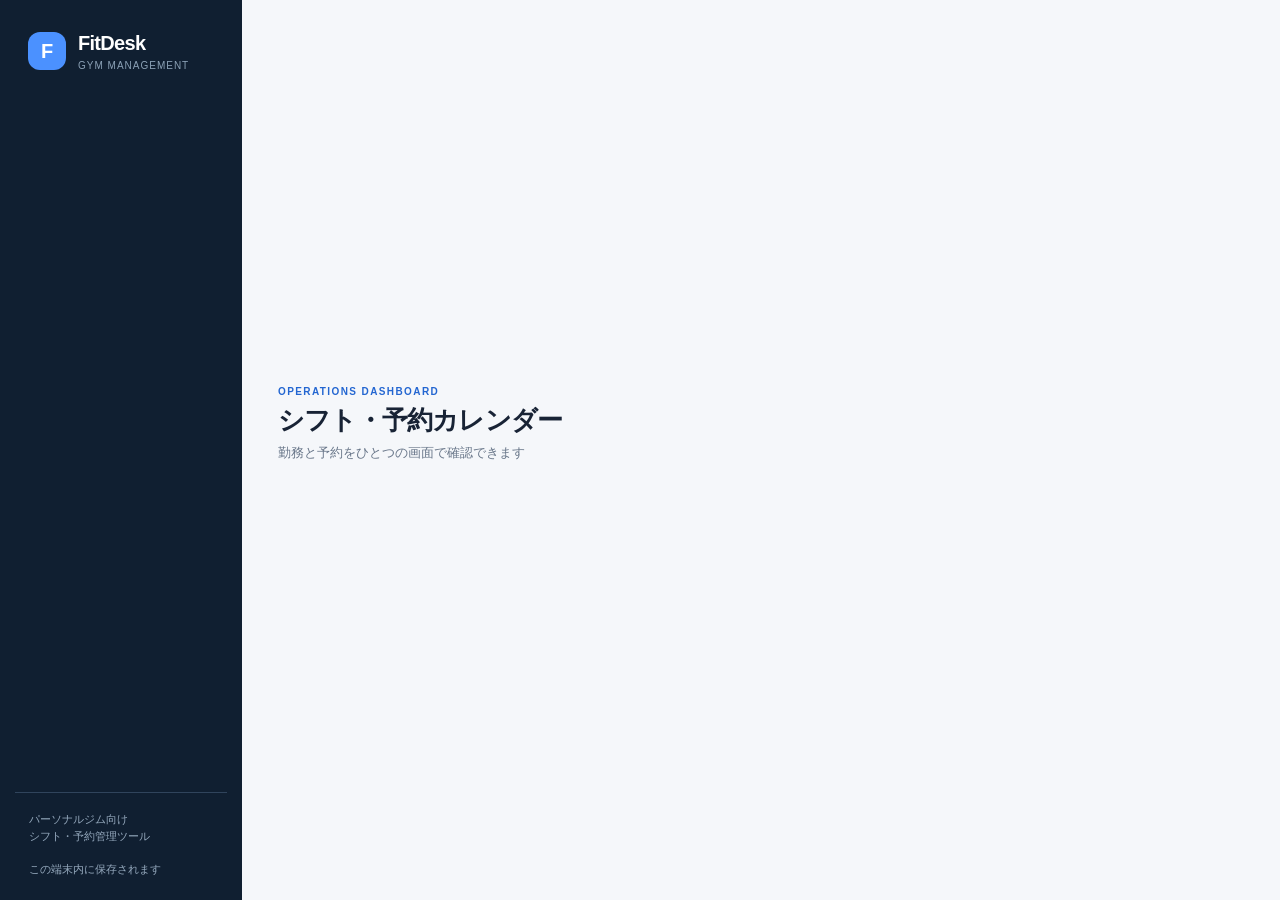
==== commit e7572265: "Integrate CRM, cloud login, revenue dashboard and notification center into FitDesk" ====
--- a/index.html
+++ b/index.html
@@ -80,7 +80,7 @@
 .timeboard-table .tb-person b{display:block;line-height:1.4;overflow-wrap:anywhere}
 .timeboard-table .tb-today>.tb-day{background:#eaf3ff;color:#215aa0}
 .timeboard-table .tb-lane-td{padding:0;border-right:0;vertical-align:middle}
-.tb-lane{width:calc(var(--slot-count) * var(--slot));height:62px;display:grid;grid-template-columns:repeat(var(--slot-count),var(--slot));position:relative;isolation:isolate;background:#f6f8fb;overflow:hidden}
+.tb-lane{width:max-content;height:62px;display:grid;grid-template-columns:repeat(var(--slot-count),var(--slot));position:relative;isolation:isolate;background:#f6f8fb;overflow:hidden}
 .tb-tick{border:0;border-right:1px solid #dce5ef;border-radius:0;padding:0;margin:0;min-height:62px;background:#f8fafc;cursor:default;position:relative;z-index:0}
 .tb-tick.hour{border-left:1px solid #c2d5eb}
 .tb-tick.free{background:#ebf8f0;color:#4d9973;cursor:pointer}.tb-tick.free:hover{background:#d7f1e1}
@@ -109,6 +109,7 @@
   <main class="main"><header class="topbar"><div><div class="eyebrow">OPERATIONS DASHBOARD</div><h1 id="pageTitle" class="page-title">シフト・予約カレンダー</h1><p class="desc" id="pageDesc">勤務と予約をひとつの画面で確認できます</p></div><div class="actions" id="topActions"></div></header><div id="demoBanner"></div><div id="content"></div></main>
 </div>
 <nav class="mobile-nav" id="mobileNav"></nav><div id="modalRoot"></div><div id="toastRoot"></div>
+<script src="./fitdesk-pro.js"></script>
 <script>
 (()=>{'use strict';
 const $=(s,root=document)=>root.querySelector(s), $$=(s,root=document)=>Array.from(root.querySelectorAll(s));
@@ -133,8 +134,16 @@
 let tableStaff='all',tableTimeRange='all';
 let db=load(),page='table',mode=window.innerWidth<=720?'day':'week',cursor=today,filterBooking='',filterStatus='',filterStaff='',filterFrom='',filterTo='',toastTimer=null;
 db.blocks=Array.isArray(db.blocks)?db.blocks:[];
-function validData(o){return o&&Array.isArray(o.staff)&&Array.isArray(o.shifts)&&Array.isArray(o.bookings)&&o.staff.every(s=>s&&typeof s.id==='string'&&typeof s.name==='string')&&o.shifts.every(s=>s&&typeof s.date==='string'&&typeof s.staffId==='string')&&o.bookings.every(b=>b&&typeof b.date==='string'&&typeof b.staffId==='string'&&typeof b.client==='string')}
-function save(){try{localStorage.setItem(KEY,JSON.stringify(db))}catch(e){alert('保存できませんでした。端末の空き容量やブラウザ設定を確認してください。')}render()}
+db.customers=Array.isArray(db.customers)?db.customers:[];
+db.notifications=Array.isArray(db.notifications)?db.notifications:[];
+const pro=window.createFitDeskPro({
+ db:()=>db,setDb:v=>{db=v},save,render,page:()=>page,
+ esc,uid,icon,modal,field,input,select,selectStaff,closeModal,toast,
+ byStaff,validData,worked,fmtM,niceDate,dayKey,fromKey,addDays,monday,today,
+ download
+});
+function validData(o){return o&&Array.isArray(o.staff)&&Array.isArray(o.shifts)&&Array.isArray(o.bookings)&&(!('blocks' in o)||Array.isArray(o.blocks)&&o.blocks.every(b=>b&&typeof b.id==='string'&&typeof b.staffId==='string'&&typeof b.date==='string'&&typeof b.start==='string'&&typeof b.end==='string'))&&o.staff.every(s=>s&&typeof s.id==='string'&&typeof s.name==='string')&&o.shifts.every(s=>s&&typeof s.date==='string'&&typeof s.staffId==='string')&&o.bookings.every(b=>b&&typeof b.date==='string'&&typeof b.staffId==='string'&&typeof b.client==='string')}
+function save(){try{localStorage.setItem(KEY,JSON.stringify(db))}catch(e){alert('保存できませんでした。端末の空き容量やブラウザ設定を確認してください。')}pro.onLocalSave();render()}
 const byStaff=id=>db.staff.find(x=>x.id===id);
 const myShifts=(id,date)=>db.shifts.filter(s=>s.staffId===id&&s.date===date).sort((a,b)=>a.start.localeCompare(b.start));
 const myBookings=(id,date)=>db.bookings.filter(b=>b.staffId===id&&b.date===date).sort((a,b)=>a.start.localeCompare(b.start));
@@ -149,16 +158,16 @@
 const blocked=(staffId,date,start,end,ignore='')=>db.blocks.some(x=>x.id!==ignore&&x.staffId===staffId&&x.date===date&&overlaps(start,end,mins(x.start),mins(x.end)));
 const statClass=s=>({'仮予約':'tentative','完了':'done','キャンセル':'cancel'}[s]||'');
 function toast(msg){let root=$('#toastRoot');root.innerHTML=`<div class="toast">${esc(msg)}</div>`;clearTimeout(toastTimer);toastTimer=setTimeout(()=>root.innerHTML='',3000)}
-const navs=[['table','シフト表','calendar'],['blocks','休憩・不可','clock'],['calendar','カレンダー','calendar'],['bookings','予約一覧','booking'],['staff','スタッフ','staff'],['reports','勤務・予約集計','report'],['settings','データ管理','data']];
+const navs=[['table','シフト表','calendar'],['blocks','休憩・不可','clock'],['calendar','カレンダー','calendar'],['bookings','予約一覧','booking'],['customers','顧客管理','staff'],['staff','スタッフ','staff'],['reports','売上・勤務集計','report'],['notifications','お知らせ','booking'],['cloud','クラウド同期','data'],['settings','データ管理','data']];
 function changePage(p){page=p;window.scrollTo({top:0,behavior:'smooth'});render()}
 function render(){
- const titles={table:['シフト・予約表','縦軸は日付、横軸は15分刻み。予約時間を横長バーで表示します'],blocks:['休憩・予約不可時間','休憩や外出などの予約できない時間を管理します'],calendar:['シフト・予約カレンダー','勤務と予約をひとつの画面で確認できます'],bookings:['予約一覧','予約内容の確認・変更・キャンセル'],staff:['スタッフ管理','スタッフの追加・編集と担当状況'],reports:['勤務・予約集計','選択中の週の稼働状況をまとめます'],settings:['データ管理','バックアップや初期化を行います']};
+ const titles={table:['シフト・予約表','縦軸は日付、横軸は15分刻み。予約時間を横長バーで表示します'],blocks:['休憩・予約不可時間','休憩や外出などの予約できない時間を管理します'],calendar:['シフト・予約カレンダー','勤務と予約をひとつの画面で確認できます'],bookings:['予約一覧','予約内容の確認・変更・キャンセル'],customers:['顧客管理','顧客台帳・予約履歴・回数券をまとめて確認できます'],notifications:['お知らせ','変更履歴と今後の予約を確認します'],cloud:['クラウド同期・ログイン','Supabase接続・メール認証とデータ同期'],staff:['スタッフ管理','スタッフの追加・編集と担当状況'],reports:['勤務・予約集計','選択中の週の稼働状況をまとめます'],settings:['データ管理','バックアップや初期化を行います']};
  $('#pageTitle').textContent=titles[page][0];$('#pageDesc').textContent=titles[page][1];
  const navHtml=(mobile=false)=>navs.map(([id,label,ico])=>`<button type="button" data-nav="${id}" class="${mobile?'':'navbtn '}${page===id?'active':''}" ${page===id?'aria-current="page"':''}>${icon(ico)}<span>${mobile?(id==='reports'?'集計':id==='settings'?'設定':label):label}</span></button>`).join('');
  $('#desktopNav').innerHTML=navHtml();$('#mobileNav').innerHTML=navHtml(true);
- $('#topActions').innerHTML=page==='staff'?`<button class="btn primary" data-open="staff">${icon('plus')}スタッフを追加</button>`:page==='settings'?`<button class="btn" data-export="json">${icon('download')}バックアップを保存</button>`:page==='blocks'?`<button class="btn primary" data-open="block">${icon('plus')}休憩・不可を追加</button>`:`<button class="btn" data-open="shift">${icon('plus')}勤務</button><button class="btn" data-open="block">${icon('plus')}休憩・不可</button><button class="btn primary" data-open="booking">${icon('plus')}予約</button>`;
+ $('#topActions').innerHTML=page==='staff'?`<button class="btn primary" data-open="staff">${icon('plus')}スタッフを追加</button>`:page==='customers'?`<button class="btn primary" data-customer-open="new">${icon('plus')}顧客を追加</button>`:page==='notifications'?'':page==='cloud'?`<button class="btn" data-export="json">${icon('download')}バックアップを保存</button>`:page==='settings'?`<button class="btn" data-export="json">${icon('download')}バックアップを保存</button>`:page==='blocks'?`<button class="btn primary" data-open="block">${icon('plus')}休憩・不可を追加</button>`:`<button class="btn" data-open="shift">${icon('plus')}勤務</button><button class="btn" data-open="block">${icon('plus')}休憩・不可</button><button class="btn primary" data-open="booking">${icon('plus')}予約</button>`;
  $('#demoBanner').innerHTML=db.demo?`<div class="demo-banner"><span>現在は<strong>サンプルデータ</strong>を表示しています。お客様Aなどは架空の登録例です。</span><button data-clear-demo>サンプルを消して開始</button></div>`:'';
- $('#content').innerHTML=({table:renderTables,blocks:renderBlocks,calendar:renderCalendar,bookings:renderBookings,staff:renderStaff,reports:renderReports,settings:renderSettings}[page])();
+ $('#content').innerHTML=({table:renderTables,blocks:renderBlocks,calendar:renderCalendar,bookings:renderBookings,customers:pro.renderCustomers,staff:renderStaff,reports:pro.renderReports,notifications:pro.renderNotifications,cloud:pro.renderCloud,settings:renderSettings}[page])();
 }
 function statCards(){const shifts=periodShift(),bookings=periodBooking().filter(active),bookMin=bookings.reduce((v,b)=>v+Number(b.duration),0),shiftMin=shifts.reduce((v,s)=>v+worked(s),0);const stats=[['勤務時間',fmtM(shiftMin),`${shifts.length}件のシフト`],['予約件数',bookings.length+'件','キャンセルを除く'],['予約時間',fmtM(bookMin),'予約枠の合計'],['予約占有率',shiftMin?Math.round(bookMin/shiftMin*100)+'%':'—','予約時間 ÷ 勤務時間']];return `<div class="stats">${stats.map((s,i)=>`<div class="panel stat"><div class="label">${s[0]}</div><div class="num">${s[1]}</div><div class="meta">${s[2]}</div><div class="line" style="background:${['#2e78e8','#0e9c81','#bd86dd','#efa947'][i]}"></div></div>`).join('')}</div>`}
 function periodBar(){const days=weekDays();return `<div class="panel board-toolbar"><div class="toolbar-left"><button class="btn small" data-move="-7" aria-label="前の週">${icon('left')}</button><div class="weektitle">${niceDate(days[0])} 〜 ${niceDate(days[6])}</div><button class="btn small" data-move="7" aria-label="次の週">${icon('right')}</button><button class="btn small" data-today>今週</button></div><div class="toolbar-right"><div class="switch"><button data-mode="week" class="${mode==='week'?'selected':''}">週表示</button><button data-mode="day" class="${mode==='day'?'selected':''}">日表示</button></div>${mode==='day'?`<input aria-label="表示日" type="date" class="control" style="width:153px;min-height:37px" id="currentDay" value="${cursor}">`:''}</div></div>`}
@@ -222,7 +231,7 @@
 function renderBookings(){let bs=db.bookings.filter(b=>(!filterBooking||[b.client,b.menu,b.notes,byStaff(b.staffId)?.name].join(' ').toLowerCase().includes(filterBooking.toLowerCase()))&&(!filterStatus||b.status===filterStatus)&&(!filterStaff||b.staffId===filterStaff)&&(!filterFrom||b.date>=filterFrom)&&(!filterTo||b.date<=filterTo)).sort((a,b)=>b.date.localeCompare(a.date)||a.start.localeCompare(b.start));return `<div class="panel content-panel"><div class="section-head"><h2 class="subheading">予約一覧 <span style="font-size:12px;color:var(--sub)">（${bs.length}件）</span></h2><button class="btn small" data-export="bookings">${icon('download')}CSV</button></div><div class="filters"><input class="control" id="bookingSearch" placeholder="お客様・メニューで検索" value="${esc(filterBooking)}"><select class="control" id="statusFilter"><option value="">すべての状態</option>${['確定','仮予約','完了','キャンセル'].map(x=>`<option ${x===filterStatus?'selected':''}>${x}</option>`).join('')}</select><select class="control" id="staffFilter"><option value="">全スタッフ</option>${db.staff.map(s=>`<option value="${esc(s.id)}" ${s.id===filterStaff?'selected':''}>${esc(s.name)}</option>`).join('')}</select><input class="control" id="fromFilter" type="date" aria-label="開始日" value="${esc(filterFrom)}"><input class="control" id="toFilter" type="date" aria-label="終了日" value="${esc(filterTo)}"></div>${bs.length?`<div class="table-scroll"><table class="data-table"><thead><tr><th>日付・時間</th><th>お客様</th><th>担当</th><th>メニュー</th><th>状態</th><th>操作</th></tr></thead><tbody>${bs.map(b=>`<tr><td><b>${niceDate(b.date)}</b><br>${esc(b.start)}〜${esc(timeFromMinutes(mins(b.start)+Number(b.duration)))}</td><td class="name-cell">${esc(b.client)}</td><td>${esc(byStaff(b.staffId)?.name||'退職済み')}</td><td>${esc(b.menu)}</td><td><span class="status ${statClass(b.status)}">${esc(b.status)}</span></td><td><button class="btn small" data-edit-booking="${b.id}">${icon('edit')}編集</button></td></tr>`).join('')}</tbody></table></div>`:'<div class="empty"><b>条件に合う予約がありません</b><p>検索条件を変えるか、新しい予約を追加してください。</p></div>'}</div>`}
 function renderStaff(){return db.staff.length?`<div class="section-head"><h2 class="subheading">登録スタッフ ${db.staff.length}名</h2></div><div class="staff-grid">${db.staff.map(s=>{let shifts=periodShift().filter(x=>x.staffId===s.id),bks=periodBooking().filter(x=>x.staffId===s.id&&active(x));return `<div class="panel staff-card"><div class="staff-profile"><span class="avatar" style="background:${safeColor(s.color)}">${esc(s.name[0])}</span><div><h3>${esc(s.name)}</h3><p>${esc(s.role||'スタッフ')}</p></div></div><div class="foot"><span>今週の勤務 <b style="color:var(--ink)">${workingHours(shifts)}時間</b></span><span>予約 <b style="color:var(--ink)">${bks.length}件</b></span></div><button class="btn small" data-edit-staff="${s.id}">スタッフ情報を編集</button></div>`}).join('')}</div>`:empty('スタッフを追加しましょう','トレーナーやスタッフの名前を登録できます。','staff')}
 function renderReports(){const shifts=periodShift(),bks=periodBooking().filter(active);let totals=db.staff.map(s=>{let a=shifts.filter(x=>x.staffId===s.id),bb=bks.filter(x=>x.staffId===s.id),m=a.reduce((v,x)=>v+worked(x),0),bm=bb.reduce((v,x)=>v+Number(x.duration),0);return {s,m,bm,n:bb.length}});const max=Math.max(...totals.map(x=>x.m),1);return `${periodBar()}${statCards()}<div class="detail-grid"><div class="panel content-panel"><h2 class="subheading">スタッフ別の勤務時間</h2><p class="hint">休憩時間を差し引いた実勤務時間</p><div class="summary-list">${totals.map(x=>`<div class="summary-row"><b>${esc(x.s.name)}</b><div class="bartrack"><div class="barfill" style="width:${x.m/max*100}%;background:${safeColor(x.s.color)}"></div></div><strong style="text-align:right">${fmtM(x.m)}</strong></div>`).join('')||'<p class="hint">スタッフが登録されていません</p>'}</div><button class="btn small" data-export="shifts">${icon('download')}シフトCSVを出力</button></div><div class="panel content-panel"><h2 class="subheading">予約内訳</h2><p class="hint">担当者ごとの予約数と予約時間</p><div class="table-scroll"><table class="data-table" style="min-width:340px"><thead><tr><th>スタッフ</th><th>予約数</th><th>予約時間</th><th>占有率</th></tr></thead><tbody>${totals.map(x=>`<tr><td>${esc(x.s.name)}</td><td>${x.n}</td><td>${fmtM(x.bm)}</td><td>${x.m?Math.round(x.bm/x.m*100)+'%':'—'}</td></tr>`).join('')}</tbody></table></div><p class="hint">※占有率 = 予約時間 / 実勤務時間。実際の稼働率とは異なる場合があります。</p></div></div>`}
-function renderSettings(){return `<div class="detail-grid"><div class="panel content-panel"><div class="section-head"><h2 class="subheading">バックアップと出力</h2>${icon('download')}</div><p class="desc" style="margin-bottom:12px">このアプリの情報は現在のブラウザ内に保存されます。端末変更やブラウザデータ削除に備えて、定期的にバックアップしてください。</p><div class="data-actions"><button class="btn primary" data-export="json">${icon('download')}全データを保存（JSON）</button><button class="btn" data-import>バックアップを読み込む</button></div><hr style="border:0;border-top:1px solid var(--line);margin:23px 0"><h3>CSV出力</h3><div class="data-actions"><button class="btn" data-export="bookings">予約一覧CSV</button><button class="btn" data-export="shifts">勤務一覧CSV</button></div><input id="importFile" class="hidden" type="file" accept="application/json,.json"></div><div class="panel content-panel"><h2 class="subheading">データの状態</h2><div class="info-box" style="margin-top:14px"><p><strong>スタッフ：</strong> ${db.staff.length}名</p><p><strong>シフト：</strong> ${db.shifts.length}件</p><p><strong>予約：</strong> ${db.bookings.length}件</p><p><strong>休憩・不可：</strong> ${db.blocks.length}件</p><p><strong>保存先：</strong> このブラウザのローカルストレージ</p></div><p class="hint" style="margin:16px 0">ログイン・クラウド同期・複数人での共同編集は未対応です。個人情報を含む本番業務にはアクセス制御と安全な保存先が必要です。</p><button class="btn danger" data-reset>${icon('trash')}全データを初期化</button></div></div>`}
+function renderSettings(){return `<div class="detail-grid"><div class="panel content-panel"><div class="section-head"><h2 class="subheading">バックアップと出力</h2>${icon('download')}</div><p class="desc" style="margin-bottom:12px">このアプリの情報は現在のブラウザ内に保存されます。端末変更やブラウザデータ削除に備えて、定期的にバックアップしてください。</p><div class="data-actions"><button class="btn primary" data-export="json">${icon('download')}全データを保存（JSON）</button><button class="btn" data-import>バックアップを読み込む</button></div><hr style="border:0;border-top:1px solid var(--line);margin:23px 0"><h3>CSV出力</h3><div class="data-actions"><button class="btn" data-export="bookings">予約一覧CSV</button><button class="btn" data-export="shifts">勤務一覧CSV</button><button class="btn" data-export="blocks">休憩・不可CSV</button></div><input id="importFile" class="hidden" type="file" accept="application/json,.json"></div><div class="panel content-panel"><h2 class="subheading">データの状態</h2><div class="info-box" style="margin-top:14px"><p><strong>スタッフ：</strong> ${db.staff.length}名</p><p><strong>シフト：</strong> ${db.shifts.length}件</p><p><strong>予約：</strong> ${db.bookings.length}件</p><p><strong>休憩・不可：</strong> ${db.blocks.length}件</p><p><strong>顧客：</strong> ${db.customers.length}名</p><p><strong>保存先：</strong> このブラウザのローカルストレージ</p></div><p class="hint" style="margin:16px 0">クラウド同期はSupabaseの接続設定・メールログインとRLSの設定後に利用できます。設定前は端末内のみの保存です。複数の個別スタッフアカウントによる共有には未対応です。</p><button class="btn danger" data-reset>${icon('trash')}全データを初期化</button></div></div>`}
 function safeColor(c){return /^#[0-9a-f]{6}$/i.test(c||'')?c:colors[0]}
 function selectStaff(sel){return `<option value="">選択してください</option>${db.staff.map(s=>`<option value="${esc(s.id)}" ${s.id===sel?'selected':''}>${esc(s.name)}</option>`).join('')}`}
 function field(label,name,control,full=false,help=''){return `<div class="field ${full?'full':''}"><label for="field_${name}">${label}</label>${control}${help?`<small>${help}</small>`:''}</div>`}
@@ -231,7 +240,7 @@
 function modal(title,body,type,id){$('#modalRoot').innerHTML=`<div class="modal-backdrop" id="modalBackdrop"><section role="dialog" aria-modal="true" aria-label="${esc(title)}" class="modal"><div class="modal-head"><h2>${esc(title)}</h2><button class="close" data-close aria-label="閉じる">×</button></div><form id="entryForm" data-type="${type}" data-id="${esc(id||'')}"><div class="formgrid">${body}</div><div class="modal-actions">${id?`<button class="btn danger small" type="button" data-delete="${type}" data-id="${esc(id)}">${icon('trash')}削除</button>`:'<span></span>'}<div class="right"><button class="btn" type="button" data-close>キャンセル</button><button class="btn primary" type="submit">${id?'変更を保存':'登録する'}</button></div></div></form></section></div>`;setTimeout(()=>$('.modal input:not([type="color"]),.modal select')?.focus(),10)}
 function openStaff(id){let s=db.staff.find(x=>x.id===id)||{name:'',role:'トレーナー',color:colors[db.staff.length%colors.length]};modal(id?'スタッフを編集':'スタッフを追加',field('名前 *','name',input('name','text',s.name,'maxlength="30" required'))+field('役職・メモ','role',input('role','text',s.role,'maxlength="60"'))+field('表示カラー','color',input('color','color',safeColor(s.color))), 'staff',id)}
 function openShift(id,pref={}){let s=db.shifts.find(x=>x.id===id)||{staffId:pref.staffId||db.staff[0]?.id||'',date:pref.date||cursor,start:'09:00',end:'18:00',breakMin:60};if(!db.staff.length){toast('先にスタッフを追加してください');changePage('staff');return}modal(id?'勤務を編集':'勤務を登録',field('担当スタッフ *','staffId',select('staffId',selectStaff(s.staffId)))+field('勤務日 *','date',input('date','date',s.date,'required'))+field('出勤 *','start',input('start','time',s.start,'required step="900"'))+field('退勤 *','end',input('end','time',s.end,'required step="900"'))+field('休憩（分）','breakMin',input('breakMin','number',s.breakMin,'min="0" max="1200" step="15"')),'shift',id)}
-function openBooking(id,pref={}){let b=db.bookings.find(x=>x.id===id)||{staffId:pref.staffId||db.staff[0]?.id||'',date:pref.date||cursor,start:pref.start||'10:00',duration:60,client:'',menu:'パーソナル60分',status:'確定',notes:''};if(!db.staff.length){toast('先にスタッフを追加してください');changePage('staff');return}modal(id?'予約を編集':'新しい予約',field('お客様名 *','client',input('client','text',b.client,'maxlength="60" required'))+field('担当スタッフ *','staffId',select('staffId',selectStaff(b.staffId)))+field('予約日 *','date',input('date','date',b.date,'required'))+field('開始時刻 *','start',input('start','time',b.start,'required step="900"'))+field('所要時間 *','duration',select('duration',[30,45,60,75,90,120,150,180].map(n=>`<option value="${n}" ${Number(b.duration)===n?'selected':''}>${n}分</option>`).join('')))+field('予約状況','status',select('status',['確定','仮予約','完了','キャンセル'].map(s=>`<option ${s===b.status?'selected':''}>${s}</option>`).join('')))+field('メニュー','menu',input('menu','text',b.menu,'maxlength="80"'),true)+field('備考','notes',`<textarea class="control" id="field_notes" name="notes" maxlength="500">${esc(b.notes)}</textarea>`,true),'booking',id)}
+function openBooking(id,pref={}){let b=db.bookings.find(x=>x.id===id)||{staffId:pref.staffId||db.staff[0]?.id||'',date:pref.date||cursor,start:pref.start||'10:00',duration:60,client:'',menu:'パーソナル60分',status:'確定',notes:''};if(!db.staff.length){toast('先にスタッフを追加してください');changePage('staff');return}modal(id?'予約を編集':'新しい予約',field('顧客台帳と連携','customerId',select('customerId',pro.customerOptions(b.customerId||'')),true)+field('お客様名 *','client',input('client','text',b.client,'maxlength="60" required'))+field('担当スタッフ *','staffId',select('staffId',selectStaff(b.staffId)))+field('予約日 *','date',input('date','date',b.date,'required'))+field('開始時刻 *','start',input('start','time',b.start,'required step="900"'))+field('所要時間 *','duration',select('duration',[30,45,60,75,90,120,150,180].map(n=>`<option value="${n}" ${Number(b.duration)===n?'selected':''}>${n}分</option>`).join('')))+field('予約状況','status',select('status',['確定','仮予約','完了','キャンセル'].map(s=>`<option ${s===b.status?'selected':''}>${s}</option>`).join('')))+field('料金（円）','price',input('price','number',b.price??0,'min="0" max="10000000" step="1"'))+field('入金状況','paymentStatus',select('paymentStatus',['未収','入金済','返金済'].map(t=>`<option ${t===(b.paymentStatus||'未収')?'selected':''}>${t}</option>`).join('')))+field('メニュー','menu',input('menu','text',b.menu,'maxlength="80"'),true)+field('備考','notes',`<textarea class="control" id="field_notes" name="notes" maxlength="500">${esc(b.notes)}</textarea>`,true),'booking',id)}
 function openBlock(id,pref={}){
  const b=db.blocks.find(x=>x.id===id)||{staffId:pref.staffId||db.staff[0]?.id||'',date:pref.date||cursor,type:'休憩',start:pref.start||'12:00',end:'13:00',note:''};
  if(!db.staff.length){toast('先にスタッフを追加してください');changePage('staff');return}
@@ -246,20 +255,20 @@
  'block',id);
 }
 function closeModal(){$('#modalRoot').innerHTML=''}
-function submitForm(form){const type=form.dataset.type,id=form.dataset.id,obj=Object.fromEntries(new FormData(form).entries());if(type==='staff'){obj.name=obj.name.trim();obj.role=obj.role.trim();if(!obj.name){alert('名前を入力してください');return}if(db.staff.some(s=>s.name===obj.name&&s.id!==id)){alert('同じ名前のスタッフが登録されています');return}if(id){Object.assign(db.staff.find(x=>x.id===id),obj)}else db.staff.push({id:uid(),...obj});db.demo=false}
+function submitForm(form){if(pro.submitCustomer(form))return;const type=form.dataset.type,id=form.dataset.id,obj=Object.fromEntries(new FormData(form).entries());if(type==='staff'){obj.name=obj.name.trim();obj.role=obj.role.trim();if(!obj.name){alert('名前を入力してください');return}if(db.staff.some(s=>s.name===obj.name&&s.id!==id)){alert('同じ名前のスタッフが登録されています');return}if(id){Object.assign(db.staff.find(x=>x.id===id),obj)}else db.staff.push({id:uid(),...obj});db.demo=false}
  if(type==='shift'){if(!byStaff(obj.staffId)){alert('担当スタッフを選択してください');return}if(!/^\d{4}-\d{2}-\d{2}$/.test(obj.date)||mins(obj.end)<=mins(obj.start)){alert('勤務の開始・終了時刻を確認してください（当日中の勤務に対応）');return}obj.breakMin=Number(obj.breakMin)||0;if(obj.breakMin<0||obj.breakMin>=duration(obj.start,obj.end)){alert('休憩時間が勤務時間以上です');return}if(db.shifts.some(s=>s.id!==id&&s.staffId===obj.staffId&&s.date===obj.date&&overlaps(mins(s.start),mins(s.end),mins(obj.start),mins(obj.end)))){alert('同じスタッフの勤務時間が重複しています');return}let existingBookings=db.bookings.filter(b=>active(b)&&b.staffId===obj.staffId&&b.date===obj.date);if(id){let prev=db.shifts.find(s=>s.id===id);let replacing={...prev,...obj};for(let b of existingBookings){let futureShifts=db.shifts.filter(s=>s.id!==id&&s.staffId===obj.staffId&&s.date===obj.date).concat(replacing);if(!futureShifts.some(s=>mins(b.start)>=mins(s.start)&&mins(b.start)+Number(b.duration)<=mins(s.end))){if(!confirm('この変更により一部の予約が勤務時間外になります。変更しますか？'))return;break}}Object.assign(prev,obj)}else db.shifts.push({id:uid(),...obj});}
  if(type==='block'){if(!byStaff(obj.staffId)){alert('担当スタッフを選択してください');return}obj.note=(obj.note||'').trim();if(!['休憩','予約不可'].includes(obj.type)||!/^[0-9]{4}-[0-9]{2}-[0-9]{2}$/.test(obj.date)||!/^([01][0-9]|2[0-3]):(00|15|30|45)$/.test(obj.start)||!/^([01][0-9]|2[0-3]):(00|15|30|45)$/.test(obj.end)||mins(obj.end)<=mins(obj.start)){alert('日付・15分刻みの開始終了時刻を確認してください');return}if(blocked(obj.staffId,obj.date,mins(obj.start),mins(obj.end),id)){alert('同じスタッフの休憩・予約不可時間と重なっています');return}if(db.bookings.some(b=>active(b)&&b.staffId===obj.staffId&&b.date===obj.date&&overlaps(mins(obj.start),mins(obj.end),mins(b.start),mins(b.start)+Number(b.duration)))){alert('既存の予約と重なっています。先に予約時間を調整してください');return}if(id)Object.assign(db.blocks.find(x=>x.id===id),obj);else db.blocks.push({id:uid(),...obj});db.demo=false}
- if(type==='booking'){obj.client=obj.client.trim();obj.menu=obj.menu.trim();obj.notes=obj.notes.trim();obj.duration=Number(obj.duration);if(!obj.client||!byStaff(obj.staffId)){alert('お客様名と担当スタッフを入力してください');return}let t=mins(obj.start);if(!/^\d{4}-\d{2}-\d{2}$/.test(obj.date)||t+obj.duration>1440){alert('予約の日時を確認してください（当日中の予約に対応）');return}if(obj.status!=='キャンセル'&&db.bookings.some(b=>b.id!==id&&active(b)&&b.staffId===obj.staffId&&b.date===obj.date&&overlaps(t,t+obj.duration,mins(b.start),mins(b.start)+Number(b.duration)))){alert('このスタッフの別の予約と時間が重複しています。日時を変更してください。');return}if(obj.status!=='キャンセル'&&blocked(obj.staffId,obj.date,t,t+obj.duration)){alert('休憩・予約不可時間と重なるため予約できません');return}let hasShift=db.shifts.some(s=>s.staffId===obj.staffId&&s.date===obj.date&&t>=mins(s.start)&&t+obj.duration<=mins(s.end));if(obj.status!=='キャンセル'&&!hasShift&&!confirm('予約が登録済みの勤務時間内に収まっていません。勤務をあとから登録する場合など、続行しますか？'))return;if(id)Object.assign(db.bookings.find(x=>x.id===id),obj);else db.bookings.push({id:uid(),...obj});}
- closeModal();save();toast(id?'変更を保存しました':'登録しました');}
-function deleteEntry(type,id){let arr=type==='staff'?db.staff:type==='shift'?db.shifts:type==='block'?db.blocks:db.bookings,entry=arr.find(x=>x.id===id);if(!entry)return;if(type==='staff'&&(db.shifts.some(s=>s.staffId===id)||db.bookings.some(b=>b.staffId===id)||db.blocks.some(b=>b.staffId===id))){alert('勤務・予約・休憩が登録されているスタッフは削除できません。先に該当データを移動または削除してください。');return}if(!confirm(`この${type==='staff'?'スタッフ':type==='shift'?'勤務':type==='block'?'休憩・不可時間':'予約'}を削除しますか？\nこの操作は元に戻せません。`))return;arr.splice(arr.indexOf(entry),1);db.demo=false;closeModal();save();toast('削除しました')}
+ if(type==='booking'){const customer=obj.customerId?pro.customerOf(obj.customerId):null;if(obj.customerId&&!customer){alert('顧客を選び直してください');return}if(customer)obj.client=customer.name;obj.price=Number(obj.price);if(!Number.isInteger(obj.price)||obj.price<0||obj.price>10000000){alert('料金は0円以上の整数で入力してください');return}if(!['未収','入金済','返金済'].includes(obj.paymentStatus))obj.paymentStatus='未収';obj.client=obj.client.trim();obj.menu=obj.menu.trim();obj.notes=obj.notes.trim();obj.duration=Number(obj.duration);if(!obj.client||!byStaff(obj.staffId)){alert('お客様名と担当スタッフを入力してください');return}let t=mins(obj.start);if(!/^\d{4}-\d{2}-\d{2}$/.test(obj.date)||t+obj.duration>1440){alert('予約の日時を確認してください（当日中の予約に対応）');return}if(obj.status!=='キャンセル'&&db.bookings.some(b=>b.id!==id&&active(b)&&b.staffId===obj.staffId&&b.date===obj.date&&overlaps(t,t+obj.duration,mins(b.start),mins(b.start)+Number(b.duration)))){alert('このスタッフの別の予約と時間が重複しています。日時を変更してください。');return}if(obj.status!=='キャンセル'&&blocked(obj.staffId,obj.date,t,t+obj.duration)){alert('休憩・予約不可時間と重なるため予約できません');return}let hasShift=db.shifts.some(s=>s.staffId===obj.staffId&&s.date===obj.date&&t>=mins(s.start)&&t+obj.duration<=mins(s.end));if(obj.status!=='キャンセル'&&!hasShift&&!confirm('予約が登録済みの勤務時間内に収まっていません。勤務をあとから登録する場合など、続行しますか？'))return;if(id)Object.assign(db.bookings.find(x=>x.id===id),obj);else db.bookings.push({id:uid(),...obj});}
+ closeModal();pro.track(type,id?'変更しました：'+(obj.client||obj.name||obj.type||type):'登録しました：'+(obj.client||obj.name||obj.type||type));save();toast(id?'変更を保存しました':'登録しました');}
+function deleteEntry(type,id){let arr=type==='staff'?db.staff:type==='shift'?db.shifts:type==='block'?db.blocks:db.bookings,entry=arr.find(x=>x.id===id);if(!entry)return;if(type==='staff'&&(db.shifts.some(s=>s.staffId===id)||db.bookings.some(b=>b.staffId===id)||db.blocks.some(b=>b.staffId===id))){alert('勤務・予約・休憩が登録されているスタッフは削除できません。先に該当データを移動または削除してください。');return}if(!confirm(`この${type==='staff'?'スタッフ':type==='shift'?'勤務':type==='block'?'休憩・不可時間':'予約'}を削除しますか？\nこの操作は元に戻せません。`))return;arr.splice(arr.indexOf(entry),1);db.demo=false;closeModal();pro.track(type,'削除しました：'+type);save();toast('削除しました')}
 function download(filename,blob){let u=URL.createObjectURL(blob),a=document.createElement('a');a.href=u;a.download=filename;document.body.appendChild(a);a.click();a.remove();setTimeout(()=>URL.revokeObjectURL(u),1500)}
 function csvLine(arr){return arr.map(x=>'"'+String(x??'').replace(/"/g,'""')+'"').join(',')}
-function exportData(type){if(type==='json'){download('fitdesk_backup_'+today+'.json',new Blob([JSON.stringify(db,null,2)],{type:'application/json'}));toast('バックアップを保存しました');return}let rows;if(type==='bookings')rows=[['予約日','開始','終了','所要時間(分)','担当者','お客様名','メニュー','状況','備考'],...db.bookings.map(b=>[b.date,b.start,timeFromMinutes(mins(b.start)+Number(b.duration)),b.duration,byStaff(b.staffId)?.name||'',b.client,b.menu,b.status,b.notes])];else rows=[['勤務日','出勤','退勤','休憩(分)','実勤務(時間)','スタッフ名'],...db.shifts.map(s=>[s.date,s.start,s.end,s.breakMin,(worked(s)/60).toFixed(2),byStaff(s.staffId)?.name||''])];download('fitdesk_'+type+'_'+today+'.csv',new Blob(['\ufeff'+rows.map(csvLine).join('\r\n')],{type:'text/csv;charset=utf-8'}));toast('CSVを出力しました')}
-async function importData(file){if(!file)return;try{let parsed=JSON.parse(await file.text());if(!validData(parsed))throw Error('データ構造が異なります');if(!confirm(`バックアップを復元しますか？\n現在のデータは上書きされます。\nスタッフ ${parsed.staff.length}名、勤務 ${parsed.shifts.length}件、予約 ${parsed.bookings.length}件`))return;db={version:1,demo:false,staff:parsed.staff,shifts:parsed.shifts,bookings:parsed.bookings,blocks:Array.isArray(parsed.blocks)?parsed.blocks:[]};save();toast('バックアップを復元しました')}catch(e){alert('ファイルを読み込めませんでした。FitDeskのJSONバックアップを選択してください。')}finally{$('#importFile').value=''}}
-document.addEventListener('click',e=>{const el=e.target.closest('button,[data-nav],[data-import],[data-export]');if(!el){if(e.target.id==='modalBackdrop')closeModal();return}let d=el.dataset;if(d.nav){changePage(d.nav);return}if(d.open){({staff:openStaff,shift:openShift,booking:openBooking,block:openBlock}[d.open])(undefined,{staffId:d.staff,date:d.date,start:d.start});return}if(d.addBooking){openBooking(undefined,{staffId:d.addBooking,date:d.date,start:d.start});return}if(d.editBlock){openBlock(d.editBlock);return}if(d.editBooking){openBooking(d.editBooking);return}if(d.editShift){openShift(d.editShift);return}if(d.editStaff){openStaff(d.editStaff);return}if(d.close!==undefined){closeModal();return}if(d.delete){deleteEntry(d.delete,d.id);return}if(d.pickDay){cursor=d.pickDay;render();return}if(d.mode){mode=d.mode;render();return}if(d.move){cursor=addDays(cursor,Number(d.move));render();return}if(d.today!==undefined){cursor=today;render();return}if(d.export){exportData(d.export);return}if(d.import!==undefined){$('#importFile')?.click();return}if(d.clearDemo!==undefined){if(confirm('サンプルデータをすべて削除しますか？')){db={version:1,demo:false,staff:[],shifts:[],bookings:[],blocks:[]};save();toast('空の状態から開始できます')}return}if(d.reset!==undefined){if(confirm('すべてのデータを削除して初期化しますか？\nこの操作は元に戻せません。先にバックアップしてください。')&&confirm('最終確認：スタッフ・勤務・予約をすべて削除しますか？')){db={version:1,demo:false,staff:[],shifts:[],bookings:[],blocks:[]};save();toast('初期化しました')}return}});
+function exportData(type){if(type==='json'){download('fitdesk_backup_'+today+'.json',new Blob([JSON.stringify(db,null,2)],{type:'application/json'}));toast('バックアップを保存しました');return}let rows;if(type==='bookings')rows=[['予約日','開始','終了','所要時間(分)','担当者','お客様名','メニュー','状況','備考'],...db.bookings.map(b=>[b.date,b.start,timeFromMinutes(mins(b.start)+Number(b.duration)),b.duration,byStaff(b.staffId)?.name||'',b.client,b.menu,b.status,b.notes])];else if(type==='blocks')rows=[['日付','スタッフ','区分','開始','終了','メモ'],...db.blocks.map(b=>[b.date,byStaff(b.staffId)?.name||'',b.type,b.start,b.end,b.note||''])];else rows=[['勤務日','出勤','退勤','休憩(分)','実勤務(時間)','スタッフ名'],...db.shifts.map(s=>[s.date,s.start,s.end,s.breakMin,(worked(s)/60).toFixed(2),byStaff(s.staffId)?.name||''])];download('fitdesk_'+type+'_'+today+'.csv',new Blob(['\ufeff'+rows.map(csvLine).join('\r\n')],{type:'text/csv;charset=utf-8'}));toast('CSVを出力しました')}
+async function importData(file){if(!file)return;try{let parsed=JSON.parse(await file.text());if(!validData(parsed))throw Error('データ構造が異なります');if(!confirm(`バックアップを復元しますか？\n現在のデータは上書きされます。\nスタッフ ${parsed.staff.length}名、勤務 ${parsed.shifts.length}件、予約 ${parsed.bookings.length}件`))return;db={version:1,demo:false,staff:parsed.staff,shifts:parsed.shifts,bookings:parsed.bookings,blocks:Array.isArray(parsed.blocks)?parsed.blocks:[],customers:Array.isArray(parsed.customers)?parsed.customers:[],notifications:Array.isArray(parsed.notifications)?parsed.notifications:[]};save();toast('バックアップを復元しました')}catch(e){alert('ファイルを読み込めませんでした。FitDeskのJSONバックアップを選択してください。')}finally{$('#importFile').value=''}}
+document.addEventListener('click',e=>{const el=e.target.closest('button,[data-nav],[data-import],[data-export]');if(!el){if(e.target.id==='modalBackdrop')closeModal();return}let d=el.dataset;if(pro.handleClick(d))return;if(d.nav){changePage(d.nav);return}if(d.open){({staff:openStaff,shift:openShift,booking:openBooking,block:openBlock}[d.open])(undefined,{staffId:d.staff,date:d.date,start:d.start});return}if(d.addBooking){openBooking(undefined,{staffId:d.addBooking,date:d.date,start:d.start});return}if(d.editBlock){openBlock(d.editBlock);return}if(d.editBooking){openBooking(d.editBooking);return}if(d.editShift){openShift(d.editShift);return}if(d.editStaff){openStaff(d.editStaff);return}if(d.close!==undefined){closeModal();return}if(d.delete){deleteEntry(d.delete,d.id);return}if(d.pickDay){cursor=d.pickDay;render();return}if(d.mode){mode=d.mode;render();return}if(d.move){cursor=addDays(cursor,Number(d.move));render();return}if(d.today!==undefined){cursor=today;render();return}if(d.export){if(d.export==='finance'){pro.exportFinance()}else exportData(d.export);return}if(d.import!==undefined){$('#importFile')?.click();return}if(d.clearDemo!==undefined){if(confirm('サンプルデータをすべて削除しますか？')){db={version:1,demo:false,staff:[],shifts:[],bookings:[],blocks:[],customers:[],notifications:[]};save();toast('空の状態から開始できます')}return}if(d.reset!==undefined){if(confirm('すべてのデータを削除して初期化しますか？\nこの操作は元に戻せません。先にバックアップしてください。')&&confirm('最終確認：スタッフ・勤務・予約をすべて削除しますか？')){db={version:1,demo:false,staff:[],shifts:[],bookings:[],blocks:[],customers:[],notifications:[]};save();toast('初期化しました')}return}});
 document.addEventListener('submit',e=>{if(e.target.id==='entryForm'){e.preventDefault();submitForm(e.target)}});
-document.addEventListener('change',e=>{const id=e.target.id;if(id==='tableStaffFilter'){tableStaff=e.target.value;render()}else if(id==='tableTimeRange'){tableTimeRange=e.target.value;render()}else if(id==='currentDay'||id==='tableDay'){cursor=e.target.value;render()}else if(id==='statusFilter'){filterStatus=e.target.value;render()}else if(id==='staffFilter'){filterStaff=e.target.value;render()}else if(id==='fromFilter'){filterFrom=e.target.value;render()}else if(id==='toFilter'){filterTo=e.target.value;render()}else if(id==='importFile')importData(e.target.files?.[0]);});
-document.addEventListener('input',e=>{if(e.target.id==='bookingSearch'){filterBooking=e.target.value;const pos=e.target.selectionStart;render();const field=$('#bookingSearch');field?.focus();field?.setSelectionRange(pos,pos)}});
+document.addEventListener('change',e=>{if(pro.handleChange(e.target))return;const id=e.target.id;if(id==='tableStaffFilter'){tableStaff=e.target.value;render()}else if(id==='tableTimeRange'){tableTimeRange=e.target.value;render()}else if(id==='currentDay'||id==='tableDay'){cursor=e.target.value;render()}else if(id==='statusFilter'){filterStatus=e.target.value;render()}else if(id==='staffFilter'){filterStaff=e.target.value;render()}else if(id==='fromFilter'){filterFrom=e.target.value;render()}else if(id==='toFilter'){filterTo=e.target.value;render()}else if(id==='importFile')importData(e.target.files?.[0]);});
+document.addEventListener('input',e=>{if(pro.handleInput(e.target))return;if(e.target.id==='bookingSearch'){filterBooking=e.target.value;const pos=e.target.selectionStart;render();const field=$('#bookingSearch');field?.focus();field?.setSelectionRange(pos,pos)}});
 document.addEventListener('keydown',e=>{if(e.key==='Escape')closeModal()});
 if('serviceWorker' in navigator&&location.protocol.startsWith('http'))navigator.serviceWorker.register('./sw.js').catch(()=>{});
 render();
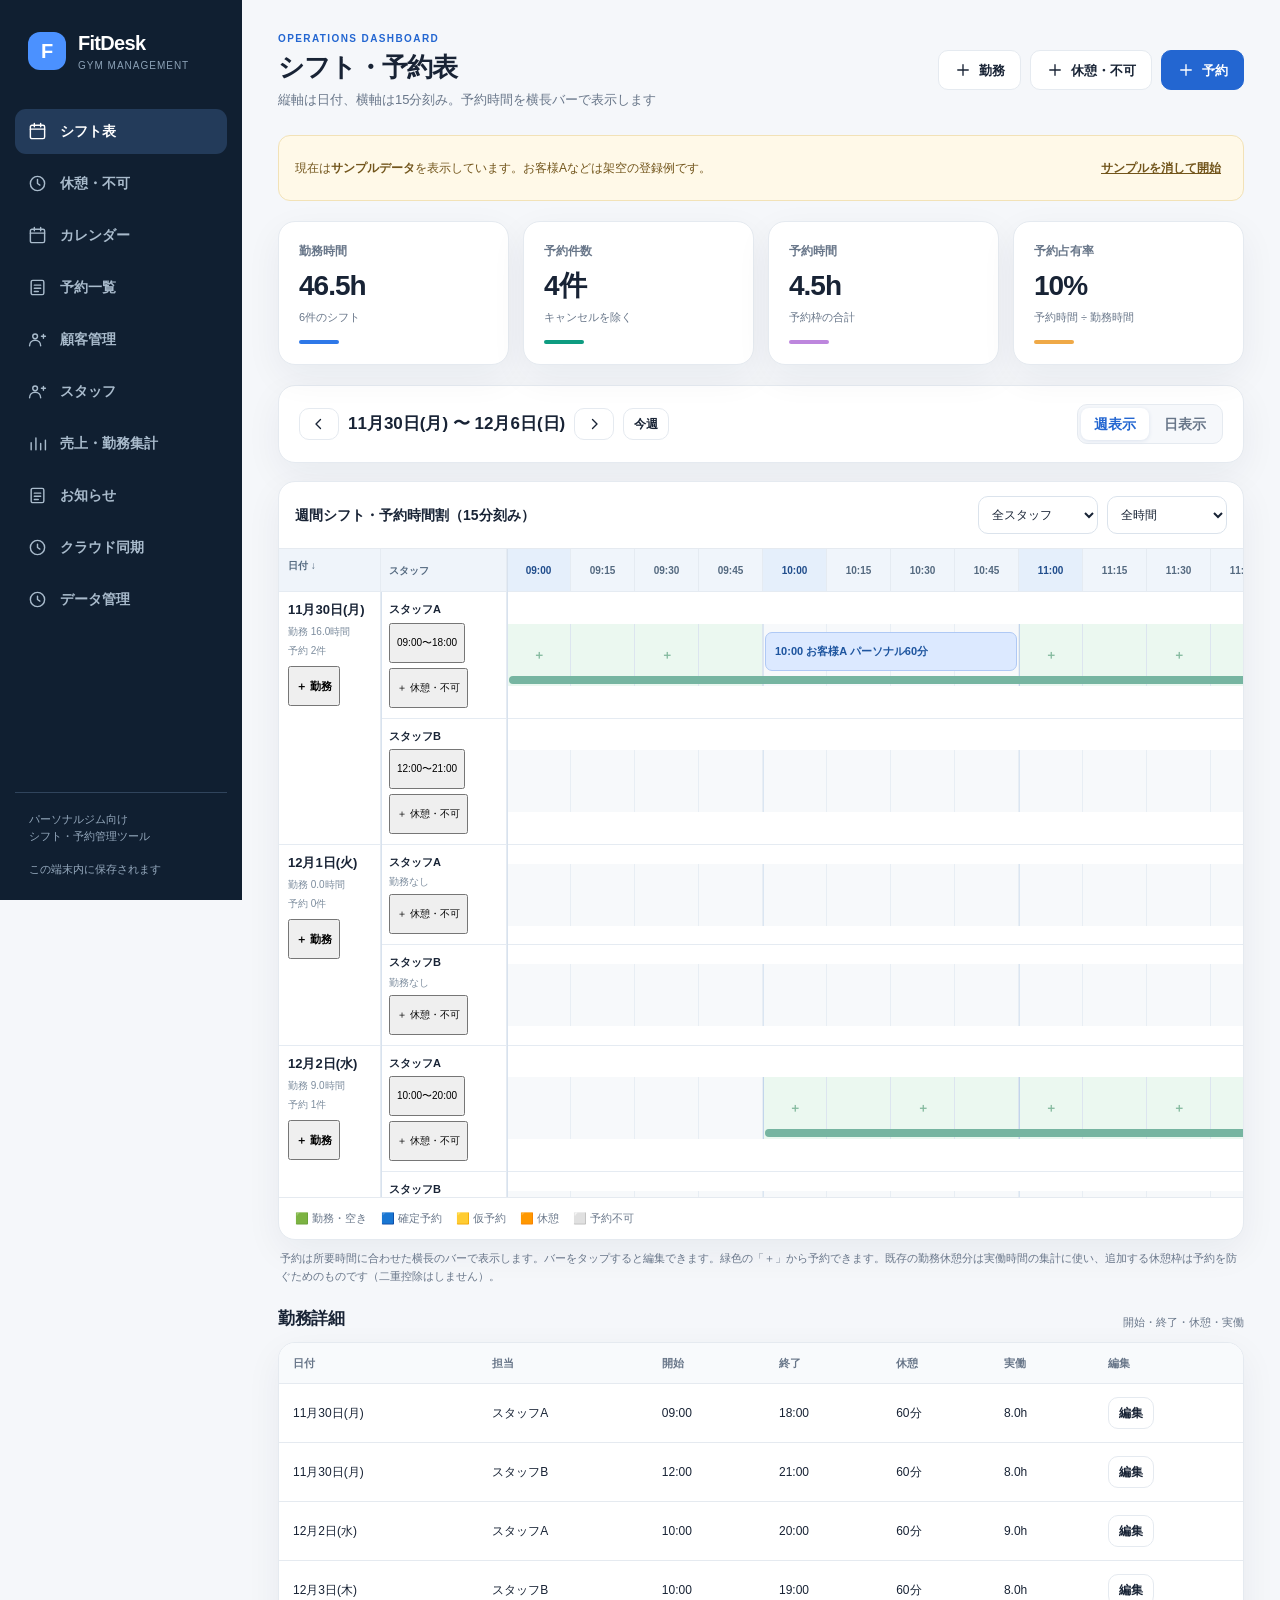
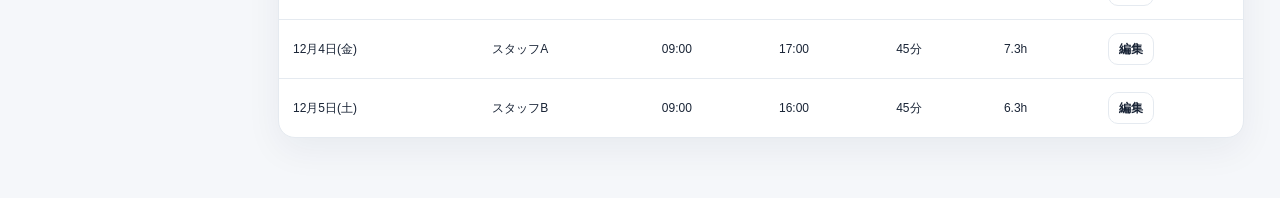
==== commit 2ab10384: "Fix Pro module initialization after core state and helper declarations" ====
--- a/index.html
+++ b/index.html
@@ -136,12 +136,6 @@
 db.blocks=Array.isArray(db.blocks)?db.blocks:[];
 db.customers=Array.isArray(db.customers)?db.customers:[];
 db.notifications=Array.isArray(db.notifications)?db.notifications:[];
-const pro=window.createFitDeskPro({
- db:()=>db,setDb:v=>{db=v},save,render,page:()=>page,
- esc,uid,icon,modal,field,input,select,selectStaff,closeModal,toast,
- byStaff,validData,worked,fmtM,niceDate,dayKey,fromKey,addDays,monday,today,
- download
-});
 function validData(o){return o&&Array.isArray(o.staff)&&Array.isArray(o.shifts)&&Array.isArray(o.bookings)&&(!('blocks' in o)||Array.isArray(o.blocks)&&o.blocks.every(b=>b&&typeof b.id==='string'&&typeof b.staffId==='string'&&typeof b.date==='string'&&typeof b.start==='string'&&typeof b.end==='string'))&&o.staff.every(s=>s&&typeof s.id==='string'&&typeof s.name==='string')&&o.shifts.every(s=>s&&typeof s.date==='string'&&typeof s.staffId==='string')&&o.bookings.every(b=>b&&typeof b.date==='string'&&typeof b.staffId==='string'&&typeof b.client==='string')}
 function save(){try{localStorage.setItem(KEY,JSON.stringify(db))}catch(e){alert('保存できませんでした。端末の空き容量やブラウザ設定を確認してください。')}pro.onLocalSave();render()}
 const byStaff=id=>db.staff.find(x=>x.id===id);
@@ -159,6 +153,12 @@
 const statClass=s=>({'仮予約':'tentative','完了':'done','キャンセル':'cancel'}[s]||'');
 function toast(msg){let root=$('#toastRoot');root.innerHTML=`<div class="toast">${esc(msg)}</div>`;clearTimeout(toastTimer);toastTimer=setTimeout(()=>root.innerHTML='',3000)}
 const navs=[['table','シフト表','calendar'],['blocks','休憩・不可','clock'],['calendar','カレンダー','calendar'],['bookings','予約一覧','booking'],['customers','顧客管理','staff'],['staff','スタッフ','staff'],['reports','売上・勤務集計','report'],['notifications','お知らせ','booking'],['cloud','クラウド同期','data'],['settings','データ管理','data']];
+const pro=window.createFitDeskPro({
+ db:()=>db,setDb:v=>{db=v},save,render,page:()=>page,
+ esc,uid,icon,modal,field,input,select,selectStaff,closeModal,toast,
+ byStaff,validData,worked,fmtM,niceDate,dayKey,fromKey,addDays,monday,today,
+ download
+});
 function changePage(p){page=p;window.scrollTo({top:0,behavior:'smooth'});render()}
 function render(){
  const titles={table:['シフト・予約表','縦軸は日付、横軸は15分刻み。予約時間を横長バーで表示します'],blocks:['休憩・予約不可時間','休憩や外出などの予約できない時間を管理します'],calendar:['シフト・予約カレンダー','勤務と予約をひとつの画面で確認できます'],bookings:['予約一覧','予約内容の確認・変更・キャンセル'],customers:['顧客管理','顧客台帳・予約履歴・回数券をまとめて確認できます'],notifications:['お知らせ','変更履歴と今後の予約を確認します'],cloud:['クラウド同期・ログイン','Supabase接続・メール認証とデータ同期'],staff:['スタッフ管理','スタッフの追加・編集と担当状況'],reports:['勤務・予約集計','選択中の週の稼働状況をまとめます'],settings:['データ管理','バックアップや初期化を行います']};
